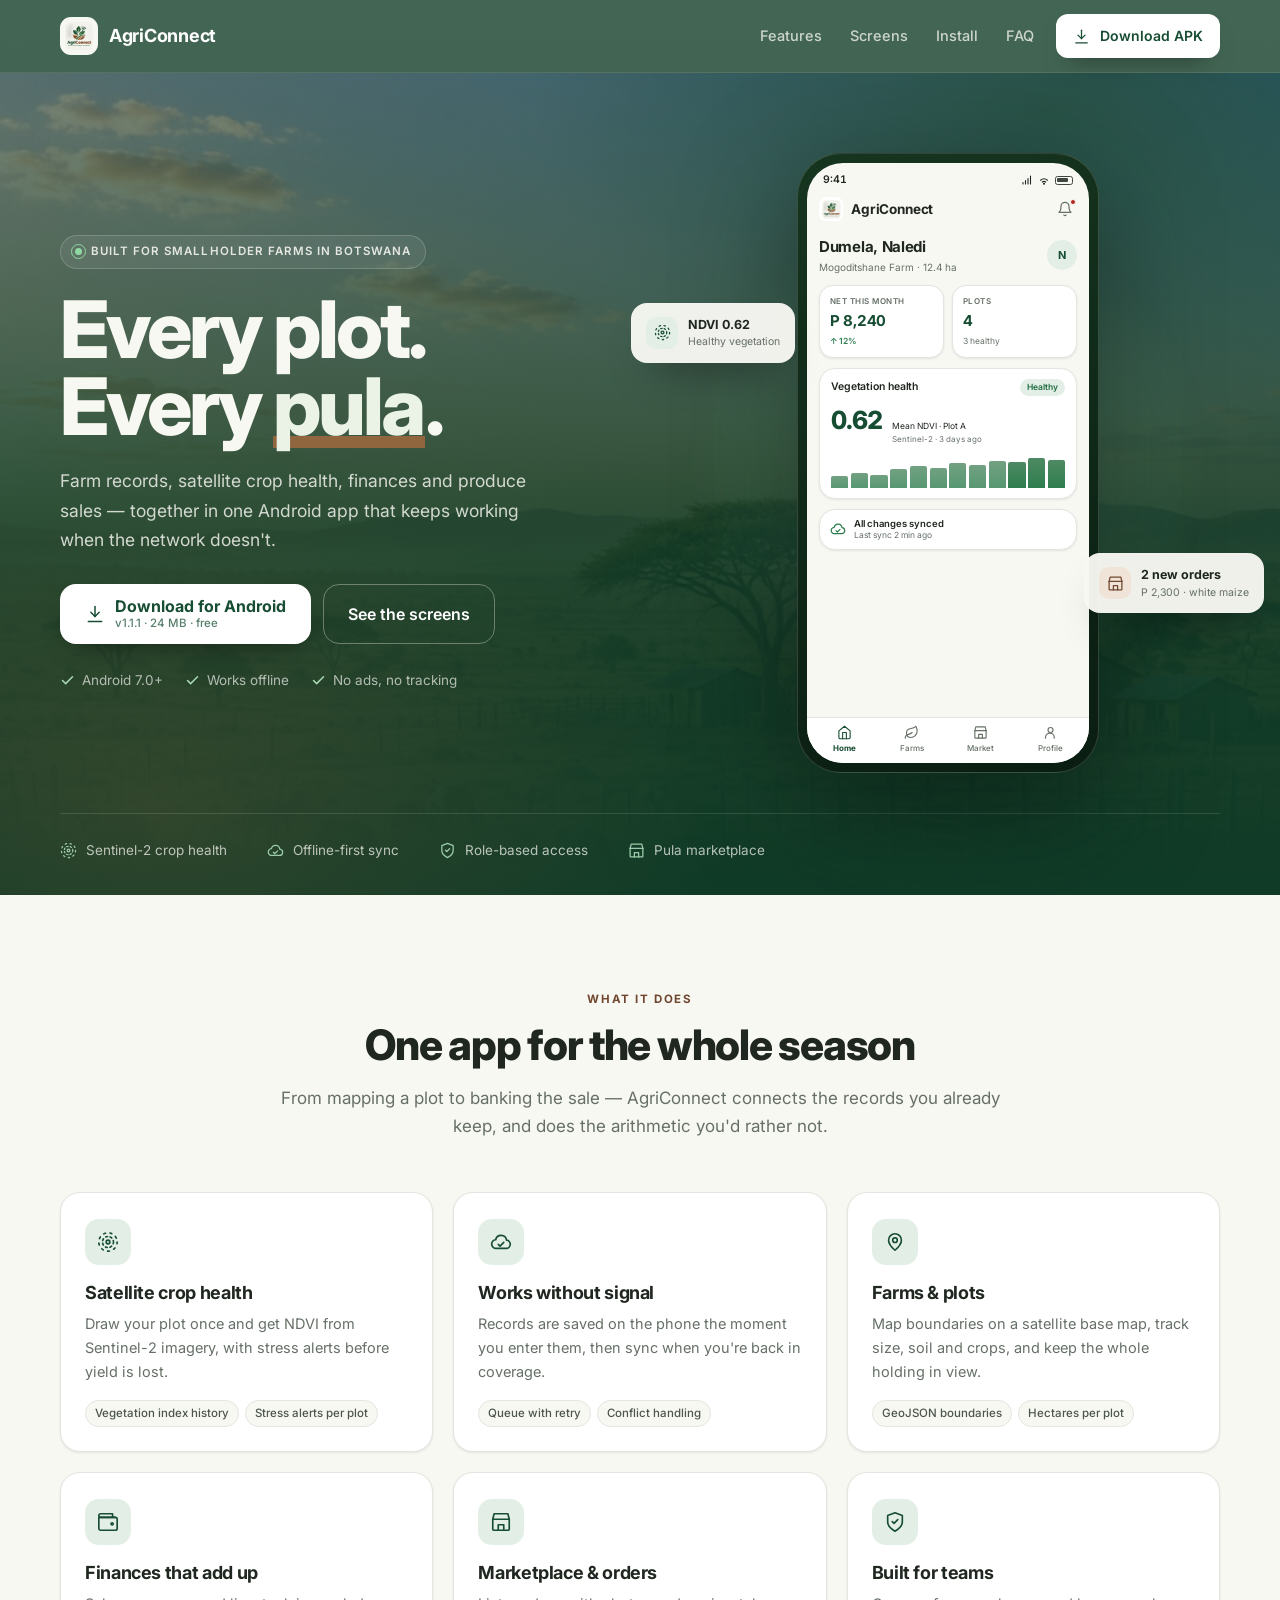
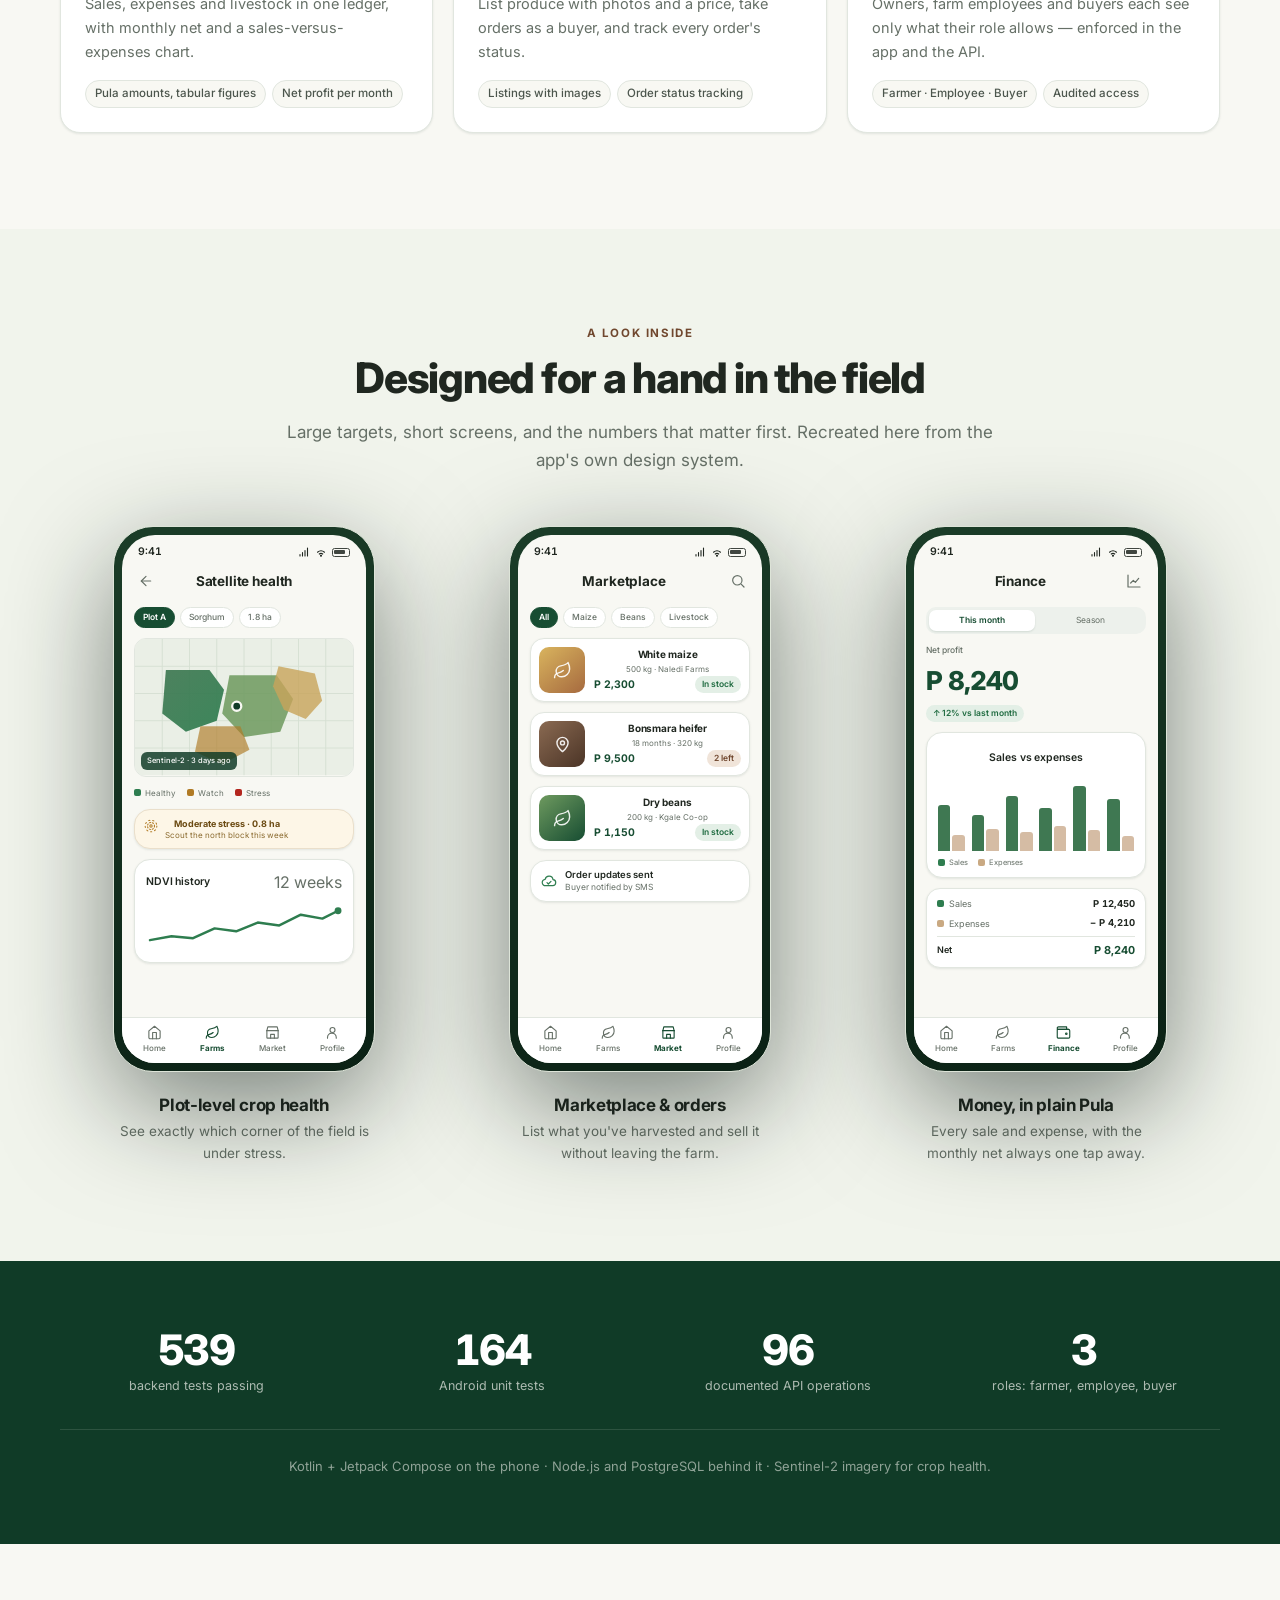
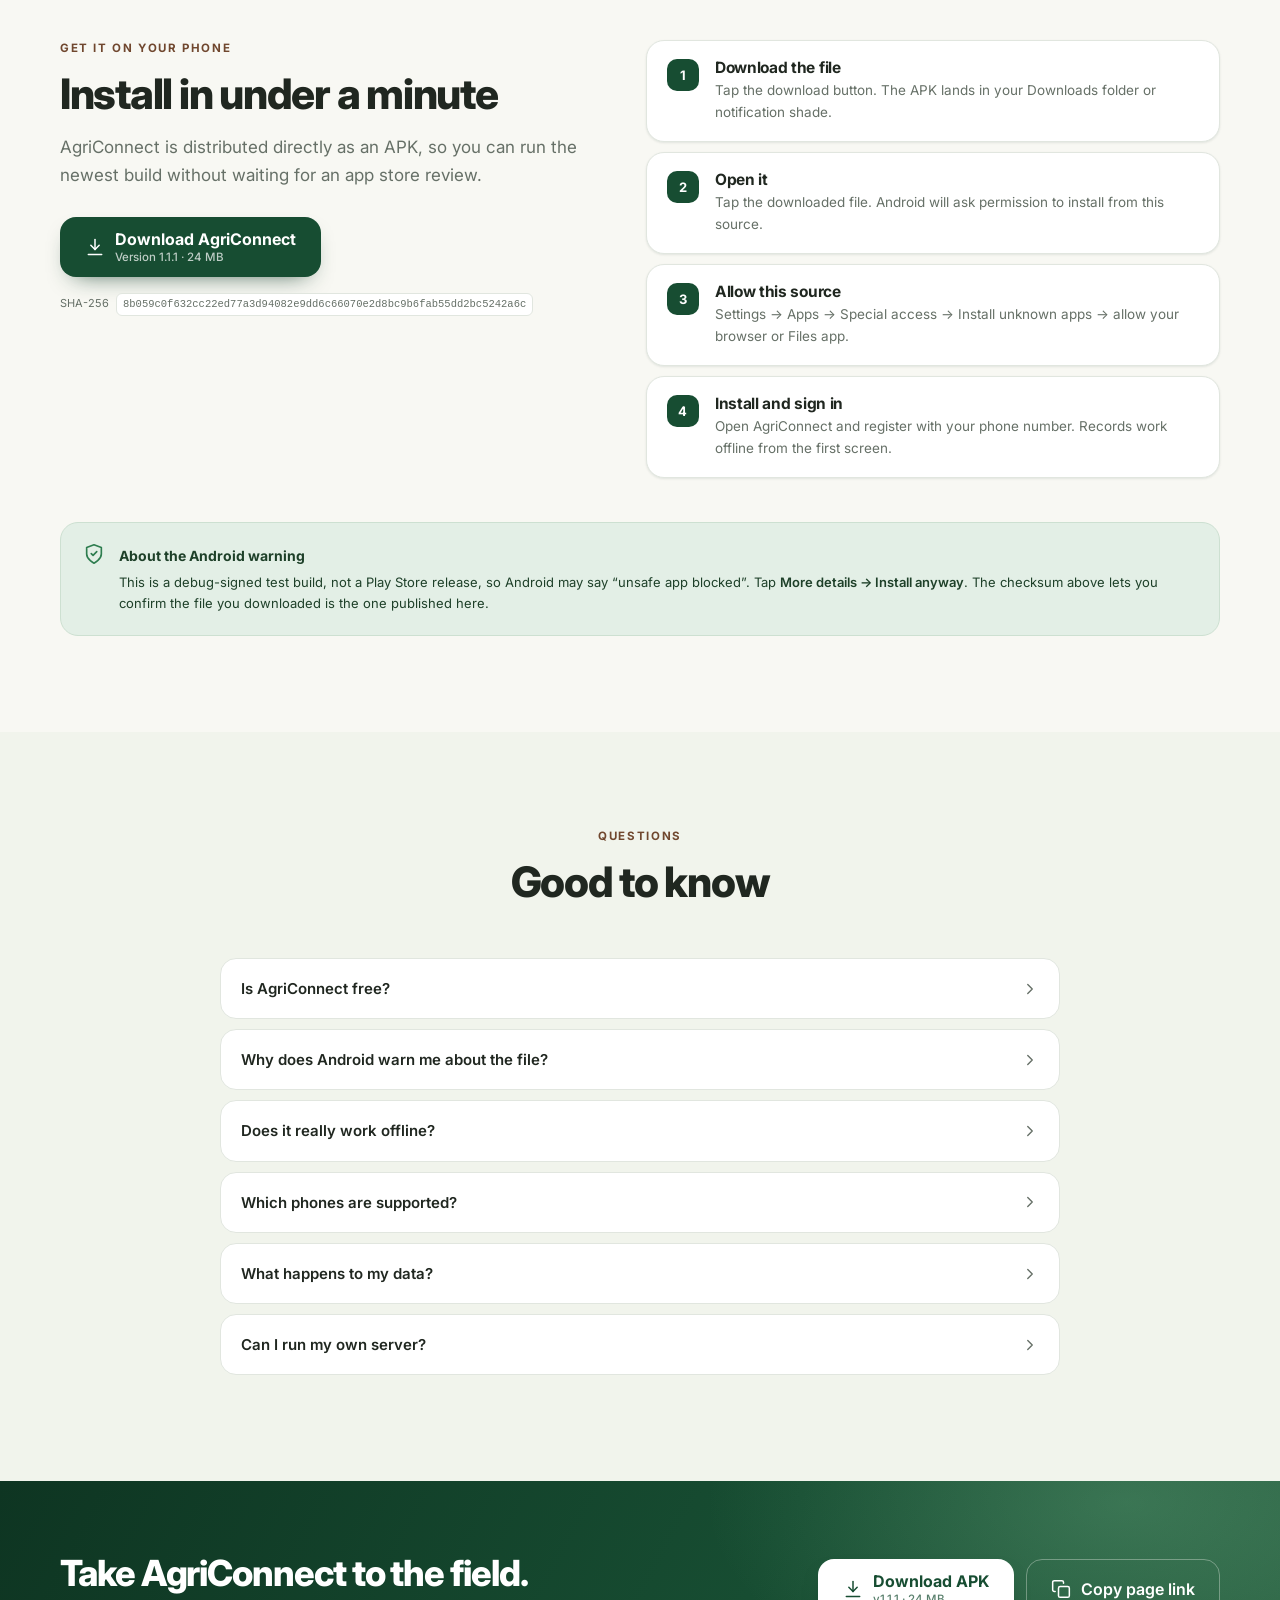
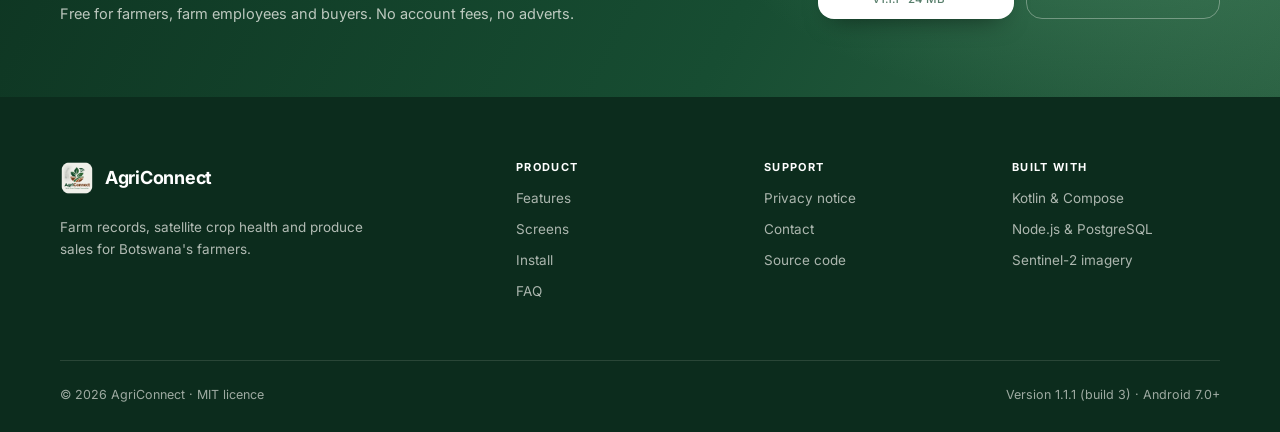
==== index.html @ bf00af55 "Tighten hero float cards, fix mockup contrast and update API operation count" ====
<!DOCTYPE html>
<html lang="en">
<head>
<meta charset="utf-8" />
<meta name="viewport" content="width=device-width, initial-scale=1" />
<title>AgriConnect — farm records, satellite crop health and markets in one app</title>
<meta name="description" content="AgriConnect is an offline-first farm management app for Botswana: plot mapping, satellite crop health, finances, livestock, produce listings and orders. Download the Android APK." />
<meta name="theme-color" content="#174D32" />
<meta name="color-scheme" content="light" />
<link rel="icon" href="assets/logo-mark.png" sizes="any" />
<link rel="apple-touch-icon" href="assets/logo-mark.png" />

<meta property="og:type" content="website" />
<meta property="og:title" content="AgriConnect — your whole farm, in one pocket" />
<meta property="og:description" content="Offline-first farm records, Sentinel-2 crop health, finances and a produce marketplace. Download the Android app." />
<meta property="og:image" content="assets/og-image.jpg" />
<meta name="twitter:card" content="summary_large_image" />

<link rel="preconnect" href="https://fonts.googleapis.com" />
<link rel="preconnect" href="https://fonts.gstatic.com" crossorigin />
<link href="https://fonts.googleapis.com/css2?family=Inter:wght@400;500;600;700;800&display=swap" rel="stylesheet" />
<link rel="stylesheet" href="styles.css" />
</head>
<body>

<!-- Icon sprite ------------------------------------------------------- -->
<svg class="sprite" aria-hidden="true" focusable="false" xmlns="http://www.w3.org/2000/svg">
  <symbol id="i-home" viewBox="0 0 24 24"><path d="M3 9.5 12 2l9 7.5V20a2 2 0 0 1-2 2H5a2 2 0 0 1-2-2z"/><path d="M9 22V12h6v10"/></symbol>
  <symbol id="i-leaf" viewBox="0 0 24 24"><path d="M11 20A7 7 0 0 1 9.8 6.1C15.5 5 17 4.5 19 2c1 2 2 4.2 2 8 0 5.5-4.8 10-10 10Z"/><path d="M2 21c0-3 1.9-5.4 5.1-6C9.5 14.5 12 13 13 12"/></symbol>
  <symbol id="i-store" viewBox="0 0 24 24"><path d="M3 9 4.5 3h15L21 9"/><path d="M3 9v11a1 1 0 0 0 1 1h16a1 1 0 0 0 1-1V9"/><path d="M3 9h18"/><path d="M9 21v-6h6v6"/></symbol>
  <symbol id="i-wallet" viewBox="0 0 24 24"><path d="M20 7H4a2 2 0 0 1 0-4h13v4"/><path d="M2 7h18a2 2 0 0 1 2 2v10a2 2 0 0 1-2 2H4a2 2 0 0 1-2-2z"/><circle cx="16.5" cy="14" r="1.2"/></symbol>
  <symbol id="i-user" viewBox="0 0 24 24"><circle cx="12" cy="8" r="4"/><path d="M4 21v-1a7 7 0 0 1 14 0v1"/></symbol>
  <symbol id="i-bell" viewBox="0 0 24 24"><path d="M18 8A6 6 0 0 0 6 8c0 7-3 9-3 9h18s-3-2-3-9"/><path d="M13.7 21a2 2 0 0 1-3.4 0"/></symbol>
  <symbol id="i-search" viewBox="0 0 24 24"><circle cx="11" cy="11" r="7"/><path d="m21 21-4.3-4.3"/></symbol>
  <symbol id="i-back" viewBox="0 0 24 24"><path d="M19 12H5"/><path d="m12 19-7-7 7-7"/></symbol>
  <symbol id="i-cloud-check" viewBox="0 0 24 24"><path d="M17.5 19a4.5 4.5 0 0 0 .5-8.98A6 6 0 0 0 6.2 9.5 4 4 0 0 0 7 19Z"/><path d="m9 14.5 2 2 4-4"/></symbol>
  <symbol id="i-satellite" viewBox="0 0 24 24"><circle cx="12" cy="12" r="2"/><circle cx="12" cy="12" r="6" stroke-dasharray="2 3"/><circle cx="12" cy="12" r="10" stroke-dasharray="2 5"/></symbol>
  <symbol id="i-download" viewBox="0 0 24 24"><path d="M12 3v12"/><path d="m7 10 5 5 5-5"/><path d="M4 21h16"/></symbol>
  <symbol id="i-shield" viewBox="0 0 24 24"><path d="M12 22s8-4 8-10V5l-8-3-8 3v7c0 6 8 10 8 10Z"/><path d="m9 11.5 2 2 4-4"/></symbol>
  <symbol id="i-pin" viewBox="0 0 24 24"><path d="M12 21s7-6.1 7-11a7 7 0 1 0-14 0c0 4.9 7 11 7 11Z"/><circle cx="12" cy="10" r="2.5"/></symbol>
  <symbol id="i-check" viewBox="0 0 24 24"><path d="M20 6 9 17l-5-5"/></symbol>
  <symbol id="i-copy" viewBox="0 0 24 24"><rect x="9" y="9" width="13" height="13" rx="2"/><path d="M5 15H4a2 2 0 0 1-2-2V4a2 2 0 0 1 2-2h9a2 2 0 0 1 2 2v1"/></symbol>
  <symbol id="i-chart" viewBox="0 0 24 24"><path d="M3 3v18h18"/><path d="m7 15 4-4 3 3 5-6"/></symbol>
  <symbol id="i-chevron" viewBox="0 0 24 24"><path d="m9 18 6-6-6-6"/></symbol>
  <symbol id="i-sun" viewBox="0 0 24 24"><circle cx="12" cy="12" r="4"/><path d="M12 2v2M12 20v2M4.9 4.9l1.4 1.4M17.7 17.7l1.4 1.4M2 12h2M20 12h2M4.9 19.1l1.4-1.4M17.7 6.3l1.4-1.4"/></symbol>
  <symbol id="i-signal" viewBox="0 0 24 24"><path d="M4 20v-3M9 20v-7M14 20v-11M19 20V4"/></symbol>
  <symbol id="i-wifi" viewBox="0 0 24 24"><path d="M5 12.5a11 11 0 0 1 14 0"/><path d="M8.5 16.1a6 6 0 0 1 7 0"/><circle cx="12" cy="19.5" r="1"/></symbol>
  <symbol id="i-github" viewBox="0 0 24 24"><path d="M12 2C6.5 2 2 6.6 2 12.2c0 4.5 2.9 8.3 6.8 9.7.5.1.7-.2.7-.5v-1.8c-2.8.6-3.4-1.4-3.4-1.4-.5-1.2-1.1-1.5-1.1-1.5-.9-.6.1-.6.1-.6 1 .1 1.5 1 1.5 1 .9 1.6 2.4 1.1 2.9.9.1-.7.4-1.1.6-1.4-2.2-.3-4.6-1.1-4.6-5 0-1.1.4-2 1-2.7-.1-.3-.4-1.3.1-2.7 0 0 .8-.3 2.7 1a9.3 9.3 0 0 1 5 0c1.9-1.3 2.7-1 2.7-1 .5 1.4.2 2.4.1 2.7.6.7 1 1.6 1 2.7 0 3.9-2.3 4.7-4.6 5 .4.3.7.9.7 1.9v2.8c0 .3.2.6.7.5A10.1 10.1 0 0 0 22 12.2C22 6.6 17.5 2 12 2Z"/></symbol>
</svg>

<!-- Header --------------------------------------------------------- -->
<header class="site-header" id="top">
  <div class="wrap nav-inner">
    <a class="brand" href="#top" aria-label="AgriConnect home">
      <img src="assets/logo-mark.png" alt="" width="38" height="38" />
      <span>AgriConnect</span>
    </a>
    <nav class="nav-links" aria-label="Primary">
      <a href="#features">Features</a>
      <a href="#screens">Screens</a>
      <a href="#install">Install</a>
      <a href="#faq">FAQ</a>
    </nav>
    <a class="btn btn-light btn-sm" href="assets/agriConnect-1.1.1.apk" download>
      <svg class="i" aria-hidden="true"><use href="#i-download" /></svg>
      Download APK
    </a>
  </div>
</header>

<main>
<!-- Hero ----------------------------------------------------------- -->
<section class="hero">
  <div class="hero-bg" aria-hidden="true"></div>
  <div class="wrap hero-grid">
    <div class="hero-copy">
      <p class="eyebrow"><span class="pulse-dot"></span> Built for smallholder farms in Botswana</p>
      <h1>Every plot.<br />Every <span class="accent">pula</span>.</h1>
      <p class="lead">
        Farm records, satellite crop health, finances and produce sales — together in one
        Android app that keeps working when the network doesn't.
      </p>
      <div class="hero-actions">
        <a class="btn btn-light btn-lg" href="assets/agriConnect-1.1.1.apk" download>
          <svg class="i" aria-hidden="true"><use href="#i-download" /></svg>
          <span class="btn-stack">
            <strong>Download for Android</strong>
            <small>v1.1.1 · <span data-apk-size>24 MB</span> · free</small>
          </span>
        </a>
        <a class="btn btn-ghost btn-lg" href="#screens">See the screens</a>
      </div>
      <ul class="hero-meta">
        <li><svg class="i" aria-hidden="true"><use href="#i-check" /></svg> Android 7.0+</li>
        <li><svg class="i" aria-hidden="true"><use href="#i-check" /></svg> Works offline</li>
        <li><svg class="i" aria-hidden="true"><use href="#i-check" /></svg> No ads, no tracking</li>
      </ul>
    </div>

    <div class="hero-visual" aria-hidden="true">
      <div class="halo"></div>
      <div class="phone phone-hero">
        <div class="phone-frame">
          <div class="phone-screen">
            <div class="sb"><span>9:41</span><span class="sb-icons">
              <svg class="i"><use href="#i-signal" /></svg>
              <svg class="i"><use href="#i-wifi" /></svg>
              <span class="battery"></span>
            </span></div>
            <div class="appbar">
              <img src="assets/logo-mark.png" alt="" class="appbar-logo" />
              <span class="appbar-title">AgriConnect</span>
              <span class="appbar-action"><svg class="i"><use href="#i-bell" /></svg><i class="dot"></i></span>
            </div>
            <div class="screen-body">
              <div class="hello">
                <div>
                  <p class="hello-hi">Dumela, Naledi</p>
                  <p class="hello-sub">Mogoditshane Farm · 12.4 ha</p>
                </div>
                <span class="avatar">N</span>
              </div>

              <div class="tiles">
                <div class="tile">
                  <span class="tile-label">Net this month</span>
                  <span class="tile-value">P 8,240</span>
                  <span class="tile-delta up">↑ 12%</span>
                </div>
                <div class="tile">
                  <span class="tile-label">Plots</span>
                  <span class="tile-value">4</span>
                  <span class="tile-delta">3 healthy</span>
                </div>
              </div>

              <div class="card ndvi">
                <div class="card-head">
                  <span class="card-title">Vegetation health</span>
                  <span class="pill pill-good">Healthy</span>
                </div>
                <div class="ndvi-row">
                  <span class="ndvi-value">0.62</span>
                  <div class="ndvi-meta">
                    <span>Mean NDVI · Plot A</span>
                    <span class="muted">Sentinel-2 · 3 days ago</span>
                  </div>
                </div>
                <div class="bars">
                  <i style="--h:34%"></i><i style="--h:42%"></i><i style="--h:38%"></i>
                  <i style="--h:55%"></i><i style="--h:63%"></i><i style="--h:58%"></i>
                  <i style="--h:71%"></i><i style="--h:66%"></i><i style="--h:78%"></i>
                  <i style="--h:74%"></i><i style="--h:88%"></i><i style="--h:82%"></i>
                </div>
              </div>

              <div class="card syncrow">
                <svg class="i good"><use href="#i-cloud-check" /></svg>
                <div><strong>All changes synced</strong><span>Last sync 2 min ago</span></div>
              </div>
            </div>
            <nav class="tabbar">
              <span class="tab active"><svg class="i"><use href="#i-home" /></svg>Home</span>
              <span class="tab"><svg class="i"><use href="#i-leaf" /></svg>Farms</span>
              <span class="tab"><svg class="i"><use href="#i-store" /></svg>Market</span>
              <span class="tab"><svg class="i"><use href="#i-user" /></svg>Profile</span>
            </nav>
          </div>
        </div>
      </div>

      <div class="float-card float-a">
        <span class="fc-icon"><svg class="i"><use href="#i-satellite" /></svg></span>
        <div><strong>NDVI 0.62</strong><span>Healthy vegetation</span></div>
      </div>
      <div class="float-card float-b">
        <span class="fc-icon brown"><svg class="i"><use href="#i-store" /></svg></span>
        <div><strong>2 new orders</strong><span>P 2,300 · white maize</span></div>
      </div>
    </div>
  </div>

  <div class="wrap">
    <ul class="trustbar">
      <li><svg class="i" aria-hidden="true"><use href="#i-satellite" /></svg><span>Sentinel-2 crop health</span></li>
      <li><svg class="i" aria-hidden="true"><use href="#i-cloud-check" /></svg><span>Offline-first sync</span></li>
      <li><svg class="i" aria-hidden="true"><use href="#i-shield" /></svg><span>Role-based access</span></li>
      <li><svg class="i" aria-hidden="true"><use href="#i-store" /></svg><span>Pula marketplace</span></li>
    </ul>
  </div>
</section>

<!-- Features ------------------------------------------------------- -->
<section class="section" id="features">
  <div class="wrap">
    <div class="section-head reveal">
      <p class="kicker">What it does</p>
      <h2>One app for the whole season</h2>
      <p class="section-lead">
        From mapping a plot to banking the sale — AgriConnect connects the records you already keep,
        and does the arithmetic you'd rather not.
      </p>
    </div>

    <div class="grid grid-3">
      <article class="feature reveal">
        <span class="f-icon"><svg class="i"><use href="#i-satellite" /></svg></span>
        <h3>Satellite crop health</h3>
        <p>Draw your plot once and get NDVI from Sentinel-2 imagery, with stress alerts before yield is lost.</p>
        <ul class="f-list"><li>Vegetation index history</li><li>Stress alerts per plot</li></ul>
      </article>

      <article class="feature reveal">
        <span class="f-icon"><svg class="i"><use href="#i-cloud-check" /></svg></span>
        <h3>Works without signal</h3>
        <p>Records are saved on the phone the moment you enter them, then sync when you're back in coverage.</p>
        <ul class="f-list"><li>Queue with retry</li><li>Conflict handling</li></ul>
      </article>

      <article class="feature reveal">
        <span class="f-icon"><svg class="i"><use href="#i-pin" /></svg></span>
        <h3>Farms &amp; plots</h3>
        <p>Map boundaries on a satellite base map, track size, soil and crops, and keep the whole holding in view.</p>
        <ul class="f-list"><li>GeoJSON boundaries</li><li>Hectares per plot</li></ul>
      </article>

      <article class="feature reveal">
        <span class="f-icon"><svg class="i"><use href="#i-wallet" /></svg></span>
        <h3>Finances that add up</h3>
        <p>Sales, expenses and livestock in one ledger, with monthly net and a sales-versus-expenses chart.</p>
        <ul class="f-list"><li>Pula amounts, tabular figures</li><li>Net profit per month</li></ul>
      </article>

      <article class="feature reveal">
        <span class="f-icon"><svg class="i"><use href="#i-store" /></svg></span>
        <h3>Marketplace &amp; orders</h3>
        <p>List produce with photos and a price, take orders as a buyer, and track every order's status.</p>
        <ul class="f-list"><li>Listings with images</li><li>Order status tracking</li></ul>
      </article>

      <article class="feature reveal">
        <span class="f-icon"><svg class="i"><use href="#i-shield" /></svg></span>
        <h3>Built for teams</h3>
        <p>Owners, farm employees and buyers each see only what their role allows — enforced in the app and the API.</p>
        <ul class="f-list"><li>Farmer · Employee · Buyer</li><li>Audited access</li></ul>
      </article>
    </div>
  </div>
</section>

<!-- Screens -------------------------------------------------------- -->
<section class="section section-tint" id="screens">
  <div class="wrap">
    <div class="section-head reveal">
      <p class="kicker">A look inside</p>
      <h2>Designed for a hand in the field</h2>
      <p class="section-lead">
        Large targets, short screens, and the numbers that matter first. Recreated here from the
        app's own design system.
      </p>
    </div>

    <div class="screens-row">
      <!-- Satellite -->
      <figure class="screen-item reveal">
        <div class="phone" aria-hidden="true">
          <div class="phone-frame">
            <div class="phone-screen">
              <div class="sb"><span>9:41</span><span class="sb-icons">
                <svg class="i"><use href="#i-signal" /></svg><svg class="i"><use href="#i-wifi" /></svg><span class="battery"></span>
              </span></div>
              <div class="appbar">
                <span class="appbar-action"><svg class="i"><use href="#i-back" /></svg></span>
                <span class="appbar-title">Satellite health</span>
                <span class="appbar-action"></span>
              </div>
              <div class="screen-body">
                <div class="chips">
                  <span class="chip active">Plot A</span><span class="chip">Sorghum</span><span class="chip">1.8 ha</span>
                </div>
                <div class="map">
                  <svg viewBox="0 0 240 150" role="presentation">
                    <defs>
                      <linearGradient id="fieldG" x1="0" y1="0" x2="1" y2="1">
                        <stop offset="0" stop-color="#3F7852" /><stop offset="1" stop-color="#2E7D4F" />
                      </linearGradient>
                    </defs>
                    <rect width="240" height="150" fill="#EAEFE6" />
                    <g stroke="#D6DFD2" stroke-width="1">
                      <path d="M0 30h240M0 60h240M0 90h240M0 120h240M30 0v150M60 0v150M90 0v150M120 0v150M150 0v150M180 0v150M210 0v150" />
                    </g>
                    <path d="M34 34h48l16 22-8 34-34 12-26-20z" fill="url(#fieldG)" opacity=".92" />
                    <path d="M104 40h52l18 26-14 36-40 6-24-26z" fill="#6E9A5F" opacity=".85" />
                    <path d="M158 30l40 8 8 30-18 20-24-10-12-26z" fill="#C9A45A" opacity=".8" />
                    <path d="M72 96h44l10 26-30 16-30-14z" fill="#B07A24" opacity=".65" />
                    <circle cx="112" cy="74" r="5" fill="#103B27" stroke="#F8F8F3" stroke-width="2.5" />
                  </svg>
                  <span class="map-tag">Sentinel-2 · 3 days ago</span>
                </div>
                <div class="legend">
                  <span><i class="lg good"></i>Healthy</span>
                  <span><i class="lg warn"></i>Watch</span>
                  <span><i class="lg bad"></i>Stress</span>
                </div>
                <div class="card alert">
                  <svg class="i"><use href="#i-satellite" /></svg>
                  <div><strong>Moderate stress · 0.8 ha</strong><span>Scout the north block this week</span></div>
                </div>
                <div class="card spark">
                  <div class="card-head"><span class="card-title">NDVI history</span><span class="muted">12 weeks</span></div>
                  <svg viewBox="0 0 200 54" class="sparkline" role="presentation">
                    <polyline points="4,42 26,38 48,40 70,30 92,33 114,24 136,27 158,16 180,20 196,12"
                      fill="none" stroke="#2E7D4F" stroke-width="2.5" stroke-linecap="round" stroke-linejoin="round" />
                    <circle cx="196" cy="12" r="3.5" fill="#2E7D4F" />
                  </svg>
                </div>
              </div>
              <nav class="tabbar">
                <span class="tab"><svg class="i"><use href="#i-home" /></svg>Home</span>
                <span class="tab active"><svg class="i"><use href="#i-leaf" /></svg>Farms</span>
                <span class="tab"><svg class="i"><use href="#i-store" /></svg>Market</span>
                <span class="tab"><svg class="i"><use href="#i-user" /></svg>Profile</span>
              </nav>
            </div>
          </div>
        </div>
        <figcaption><h3>Plot-level crop health</h3><p>See exactly which corner of the field is under stress.</p></figcaption>
      </figure>

      <!-- Marketplace -->
      <figure class="screen-item reveal">
        <div class="phone" aria-hidden="true">
          <div class="phone-frame">
            <div class="phone-screen">
              <div class="sb"><span>9:41</span><span class="sb-icons">
                <svg class="i"><use href="#i-signal" /></svg><svg class="i"><use href="#i-wifi" /></svg><span class="battery"></span>
              </span></div>
              <div class="appbar">
                <span class="appbar-title">Marketplace</span>
                <span class="appbar-action"><svg class="i"><use href="#i-search" /></svg></span>
              </div>
              <div class="screen-body">
                <div class="chips">
                  <span class="chip active">All</span><span class="chip">Maize</span><span class="chip">Beans</span><span class="chip">Livestock</span>
                </div>

                <div class="listing">
                  <div class="thumb thumb-maize"><svg class="i"><use href="#i-leaf" /></svg></div>
                  <div class="listing-body">
                    <strong>White maize</strong>
                    <span class="muted">500 kg · Naledi Farms</span>
                    <div class="listing-foot"><span class="price">P 2,300</span><span class="pill pill-good">In stock</span></div>
                  </div>
                </div>

                <div class="listing">
                  <div class="thumb thumb-cattle"><svg class="i"><use href="#i-pin" /></svg></div>
                  <div class="listing-body">
                    <strong>Bonsmara heifer</strong>
                    <span class="muted">18 months · 320 kg</span>
                    <div class="listing-foot"><span class="price">P 9,500</span><span class="pill pill-soft">2 left</span></div>
                  </div>
                </div>

                <div class="listing">
                  <div class="thumb thumb-beans"><svg class="i"><use href="#i-leaf" /></svg></div>
                  <div class="listing-body">
                    <strong>Dry beans</strong>
                    <span class="muted">200 kg · Kgale Co-op</span>
                    <div class="listing-foot"><span class="price">P 1,150</span><span class="pill pill-good">In stock</span></div>
                  </div>
                </div>

                <div class="card syncrow tight">
                  <svg class="i good"><use href="#i-cloud-check" /></svg>
                  <div><strong>Order updates sent</strong><span>Buyer notified by SMS</span></div>
                </div>
              </div>
              <nav class="tabbar">
                <span class="tab"><svg class="i"><use href="#i-home" /></svg>Home</span>
                <span class="tab"><svg class="i"><use href="#i-leaf" /></svg>Farms</span>
                <span class="tab active"><svg class="i"><use href="#i-store" /></svg>Market</span>
                <span class="tab"><svg class="i"><use href="#i-user" /></svg>Profile</span>
              </nav>
            </div>
          </div>
        </div>
        <figcaption><h3>Marketplace &amp; orders</h3><p>List what you've harvested and sell it without leaving the farm.</p></figcaption>
      </figure>

      <!-- Finance -->
      <figure class="screen-item reveal">
        <div class="phone" aria-hidden="true">
          <div class="phone-frame">
            <div class="phone-screen">
              <div class="sb"><span>9:41</span><span class="sb-icons">
                <svg class="i"><use href="#i-signal" /></svg><svg class="i"><use href="#i-wifi" /></svg><span class="battery"></span>
              </span></div>
              <div class="appbar">
                <span class="appbar-title">Finance</span>
                <span class="appbar-action"><svg class="i"><use href="#i-chart" /></svg></span>
              </div>
              <div class="screen-body">
                <div class="segmented"><span class="seg active">This month</span><span class="seg">Season</span></div>
                <div class="big-stat">
                  <span class="muted">Net profit</span>
                  <span class="big-value">P 8,240</span>
                  <span class="pill pill-good">↑ 12% vs last month</span>
                </div>
                <div class="card chartcard">
                  <div class="chart-head"><span class="card-title">Sales vs expenses</span></div>
                  <div class="chart">
                    <div class="col"><i class="in" style="--h:62%"></i><i class="out" style="--h:22%"></i></div>
                    <div class="col"><i class="in" style="--h:48%"></i><i class="out" style="--h:30%"></i></div>
                    <div class="col"><i class="in" style="--h:74%"></i><i class="out" style="--h:26%"></i></div>
                    <div class="col"><i class="in" style="--h:58%"></i><i class="out" style="--h:34%"></i></div>
                    <div class="col"><i class="in" style="--h:88%"></i><i class="out" style="--h:28%"></i></div>
                    <div class="col"><i class="in" style="--h:70%"></i><i class="out" style="--h:20%"></i></div>
                  </div>
                  <div class="chart-legend"><span><i class="lg good"></i>Sales</span><span><i class="lg brown"></i>Expenses</span></div>
                </div>
                <div class="ledger">
                  <div class="ledger-row"><span><i class="lg good"></i>Sales</span><strong>P 12,450</strong></div>
                  <div class="ledger-row"><span><i class="lg brown"></i>Expenses</span><strong>− P 4,210</strong></div>
                  <div class="ledger-row total"><span>Net</span><strong>P 8,240</strong></div>
                </div>
              </div>
              <nav class="tabbar">
                <span class="tab"><svg class="i"><use href="#i-home" /></svg>Home</span>
                <span class="tab"><svg class="i"><use href="#i-leaf" /></svg>Farms</span>
                <span class="tab active"><svg class="i"><use href="#i-wallet" /></svg>Finance</span>
                <span class="tab"><svg class="i"><use href="#i-user" /></svg>Profile</span>
              </nav>
            </div>
          </div>
        </div>
        <figcaption><h3>Money, in plain Pula</h3><p>Every sale and expense, with the monthly net always one tap away.</p></figcaption>
      </figure>
    </div>
  </div>
</section>

<!-- Under the hood ------------------------------------------------ -->
<section class="section stats-section">
  <div class="wrap">
    <div class="stats-grid reveal">
      <div class="stat"><span class="stat-value">539</span><span class="stat-label">backend tests passing</span></div>
      <div class="stat"><span class="stat-value">164</span><span class="stat-label">Android unit tests</span></div>
      <div class="stat"><span class="stat-value">96</span><span class="stat-label">documented API operations</span></div>
      <div class="stat"><span class="stat-value">3</span><span class="stat-label">roles: farmer, employee, buyer</span></div>
    </div>
    <p class="stats-note reveal">Kotlin + Jetpack Compose on the phone · Node.js and PostgreSQL behind it · Sentinel-2 imagery for crop health.</p>
  </div>
</section>

<!-- Install ------------------------------------------------------- -->
<section class="section" id="install">
  <div class="wrap install-grid">
    <div class="install-copy reveal">
      <p class="kicker">Get it on your phone</p>
      <h2>Install in under a minute</h2>
      <p class="section-lead">
        AgriConnect is distributed directly as an APK, so you can run the newest build without
        waiting for an app store review.
      </p>
      <a class="btn btn-primary btn-lg" href="assets/agriConnect-1.1.1.apk" download>
        <svg class="i" aria-hidden="true"><use href="#i-download" /></svg>
        <span class="btn-stack">
          <strong>Download AgriConnect</strong>
          <small>Version 1.1.1 · <span data-apk-size>24 MB</span></small>
        </span>
      </a>
      <p class="hash">
        SHA-256 <code data-apk-hash>8b059c0f632cc22ed77a3d94082e9dd6c66070e2d8bc9b6fab55dd2bc5242a6c</code>
      </p>
    </div>

    <ol class="steps reveal">
      <li>
        <span class="step-num">1</span>
        <div>
          <h3>Download the file</h3>
          <p>Tap the download button. The APK lands in your Downloads folder or notification shade.</p>
        </div>
      </li>
      <li>
        <span class="step-num">2</span>
        <div>
          <h3>Open it</h3>
          <p>Tap the downloaded file. Android will ask permission to install from this source.</p>
        </div>
      </li>
      <li>
        <span class="step-num">3</span>
        <div>
          <h3>Allow this source</h3>
          <p>Settings → Apps → Special access → Install unknown apps → allow your browser or Files app.</p>
        </div>
      </li>
      <li>
        <span class="step-num">4</span>
        <div>
          <h3>Install and sign in</h3>
          <p>Open AgriConnect and register with your phone number. Records work offline from the first screen.</p>
        </div>
      </li>
    </ol>
  </div>

  <div class="wrap">
    <div class="notice reveal">
      <svg class="i" aria-hidden="true"><use href="#i-shield" /></svg>
      <div>
        <strong>About the Android warning</strong>
        <p>
          This is a debug-signed test build, not a Play Store release, so Android may say
          “unsafe app blocked”. Tap <em>More details → Install anyway</em>. The checksum above lets you
          confirm the file you downloaded is the one published here.
        </p>
      </div>
    </div>
  </div>
</section>

<!-- FAQ ------------------------------------------------------------ -->
<section class="section section-tint" id="faq">
  <div class="wrap faq-wrap">
    <div class="section-head reveal">
      <p class="kicker">Questions</p>
      <h2>Good to know</h2>
    </div>

    <div class="faq reveal">
      <details>
        <summary>Is AgriConnect free? <svg class="i" aria-hidden="true"><use href="#i-chevron" /></svg></summary>
        <p>Yes. There are no ads, no subscriptions and no in-app purchases in this build. It is a pilot release.</p>
      </details>
      <details>
        <summary>Why does Android warn me about the file? <svg class="i" aria-hidden="true"><use href="#i-chevron" /></svg></summary>
        <p>
          Because the APK is installed directly rather than through the Play Store, and this build is
          debug-signed for testing. Android flags every sideloaded app once. The install steps above
          walk you through it.
        </p>
      </details>
      <details>
        <summary>Does it really work offline? <svg class="i" aria-hidden="true"><use href="#i-chevron" /></svg></summary>
        <p>
          Yes. Harvests, expenses, livestock counts, listings and orders are saved on the phone first
          and queued for sync. They upload automatically when you have a connection. Satellite
          imagery and the marketplace do need a network.
        </p>
      </details>
      <details>
        <summary>Which phones are supported? <svg class="i" aria-hidden="true"><use href="#i-chevron" /></svg></summary>
        <p>Android 7.0 (API 24) and newer. The app is built for phones, not tablets, and there is no iPhone version yet.</p>
      </details>
      <details>
        <summary>What happens to my data? <svg class="i" aria-hidden="true"><use href="#i-chevron" /></svg></summary>
        <p>
          Your records belong to you. Read the plain-language summary in our
          <a href="privacy.html">privacy notice</a> — or the full policy under
          <em>Profile → Privacy &amp; data</em> in the app.
        </p>
      </details>
      <details>
        <summary>Can I run my own server? <svg class="i" aria-hidden="true"><use href="#i-chevron" /></svg></summary>
        <p>
          The project is MIT-licensed. The API, database migrations and Android source are all in the
          repository, and a debug build can point at any server from <em>Settings → Server</em>.
        </p>
      </details>
    </div>
  </div>
</section>

<!-- Closing CTA --------------------------------------------------- -->
<section class="cta-band">
  <div class="wrap cta-inner">
    <div>
      <h2>Take AgriConnect to the field.</h2>
      <p>Free for farmers, farm employees and buyers. No account fees, no adverts.</p>
    </div>
    <div class="cta-actions">
      <a class="btn btn-light btn-lg" href="assets/agriConnect-1.1.1.apk" download>
        <svg class="i" aria-hidden="true"><use href="#i-download" /></svg>
        <span class="btn-stack">
          <strong>Download APK</strong>
          <small>v1.1.1 · <span data-apk-size>24 MB</span></small>
        </span>
      </a>
      <button class="btn btn-ghost btn-lg" type="button" data-copy-link>
        <svg class="i" aria-hidden="true"><use href="#i-copy" /></svg>
        Copy page link
      </button>
    </div>
  </div>
</section>

</main>

<!-- Footer --------------------------------------------------------- -->
<footer class="site-footer">
  <div class="wrap footer-grid">
    <div class="footer-brand">
      <a class="brand" href="#top">
        <img src="assets/logo-mark.png" alt="" width="40" height="40" />
        <span>AgriConnect</span>
      </a>
      <p>Farm records, satellite crop health and produce sales for Botswana's farmers.</p>
    </div>

    <div class="footer-col">
      <h3>Product</h3>
      <a href="#features">Features</a>
      <a href="#screens">Screens</a>
      <a href="#install">Install</a>
      <a href="#faq">FAQ</a>
    </div>

    <div class="footer-col">
      <h3>Support</h3>
      <a href="privacy.html">Privacy notice</a>
      <a href="mailto:privacy@agriconnect.bw">Contact</a>
      <a href="https://github.com/" rel="noopener">Source code</a>
    </div>

    <div class="footer-col">
      <h3>Built with</h3>
      <span>Kotlin &amp; Compose</span>
      <span>Node.js &amp; PostgreSQL</span>
      <span>Sentinel-2 imagery</span>
    </div>
  </div>

  <div class="wrap footer-base">
    <p>© <span data-year>2026</span> AgriConnect · MIT licence</p>
    <p>Version 1.1.1 (build 3) · Android 7.0+</p>
  </div>
</footer>

<div class="toast" role="status" aria-live="polite" data-toast></div>

<script src="script.js" defer></script>
</body>
</html>
---- styles.css ----
/* ==========================================================================
   AgriConnect — download site
   Design tokens are taken verbatim from the app's design system:
   docs/01-DESIGN-SYSTEM.md + android/app/src/main/java/bw/agriconnect/ui/theme
   ========================================================================== */

:root {
  /* Core palette */
  --forest: #174D32;
  --deep: #103B27;
  --agri: #3F7852;
  --soil: #A66A3F;
  --dark-brown: #70472E;
  --warm: #F8F8F3;
  --white: #FFFFFF;
  --text: #202720;
  --muted: #667067;
  --border: #E1E6DF;

  /* Extended semantic tokens */
  --green-container: #E3EFE6;
  --brown-container: #F0E4D9;
  --success: #2E7D4F;
  --warning: #B07A24;
  --error: #B3261E;
  --info: #2A5C8A;
  --disabled-bg: #EDF1EC;
  --disabled-text: #A3ACA4;

  /* Shape */
  --r-xs: 6px;
  --r-sm: 10px;
  --r-md: 14px;
  --r-lg: 20px;
  --r-xl: 28px;
  --pill: 999px;

  /* Elevation */
  --shadow-card: 0 1px 3px rgba(16, 59, 39, .06), 0 1px 2px rgba(16, 59, 39, .04);
  --shadow-lift: 0 18px 34px -22px rgba(16, 59, 39, .38);

  --font: 'Inter', -apple-system, BlinkMacSystemFont, 'Segoe UI', Roboto, Helvetica, Arial, sans-serif;
  --wrap: 1160px;
}

* { box-sizing: border-box; }

html {
  scroll-behavior: smooth;
  -webkit-text-size-adjust: 100%;
}

body {
  margin: 0;
  background: var(--warm);
  color: var(--text);
  font-family: var(--font);
  font-size: 16px;
  line-height: 1.55;
  font-feature-settings: "kern" 1;
  -webkit-font-smoothing: antialiased;
  overflow-x: hidden;
}

h1, h2, h3 { margin: 0; line-height: 1.15; letter-spacing: -.02em; }
p { margin: 0; }
img { display: block; max-width: 100%; }
a { color: var(--forest); }

[id] { scroll-margin-top: 92px; }

.wrap {
  width: min(100% - 40px, var(--wrap));
  margin-inline: auto;
}

.sprite { position: absolute; width: 0; height: 0; overflow: hidden; }

.i {
  width: 20px;
  height: 20px;
  flex: none;
  fill: none;
  stroke: currentColor;
  stroke-width: 1.8;
  stroke-linecap: round;
  stroke-linejoin: round;
}

.muted { color: var(--muted); }

/* --------------------------------------------------------------------------
   Buttons
   -------------------------------------------------------------------------- */
.btn {
  display: inline-flex;
  align-items: center;
  justify-content: center;
  gap: 10px;
  border: 1px solid transparent;
  border-radius: var(--r-md);
  font-family: inherit;
  font-weight: 600;
  font-size: 15px;
  line-height: 1.2;
  text-decoration: none;
  cursor: pointer;
  white-space: nowrap;
  transition: background .16s ease, border-color .16s ease, box-shadow .16s ease, transform .12s ease;
}
.btn:active { transform: translateY(1px); }
.btn:focus-visible { outline: 3px solid rgba(63, 120, 82, .45); outline-offset: 2px; }

.btn-sm { height: 44px; padding: 0 16px; font-size: 14px; border-radius: 12px; }
.btn-sm .i { width: 17px; height: 17px; }

.btn-lg { min-height: 60px; padding: 0 24px; border-radius: 16px; font-size: 16px; }

.btn-primary { background: var(--forest); color: #fff; box-shadow: 0 10px 24px -14px rgba(16, 59, 39, .9); }
.btn-primary:hover { background: var(--deep); }

.btn-light { background: #fff; color: var(--forest); box-shadow: 0 12px 26px -14px rgba(0, 0, 0, .55); }
.btn-light:hover { background: var(--green-container); }

.btn-ghost { background: transparent; color: #fff; border-color: rgba(248, 248, 243, .34); }
.btn-ghost:hover { background: rgba(248, 248, 243, .1); border-color: rgba(248, 248, 243, .6); }

.btn-stack { display: flex; flex-direction: column; align-items: flex-start; gap: 1px; line-height: 1.2; text-align: left; }
.btn-stack small { font-size: 11.5px; font-weight: 500; opacity: .72; }

/* --------------------------------------------------------------------------
   Header
   -------------------------------------------------------------------------- */
.site-header {
  position: sticky;
  top: 0;
  z-index: 60;
  background: rgba(16, 59, 39, .78);
  border-bottom: 1px solid rgba(248, 248, 243, .1);
  backdrop-filter: blur(16px) saturate(150%);
  -webkit-backdrop-filter: blur(16px) saturate(150%);
  transition: background .2s ease, box-shadow .2s ease;
}
.site-header.scrolled {
  background: rgba(12, 44, 29, .97);
  box-shadow: 0 10px 30px -18px rgba(0, 0, 0, .7);
}

.nav-inner { display: flex; align-items: center; gap: 22px; height: 72px; }

.brand {
  display: inline-flex;
  align-items: center;
  gap: 11px;
  color: #fff;
  font-size: 18px;
  font-weight: 700;
  letter-spacing: -.015em;
  text-decoration: none;
}
.brand img {
  width: 38px;
  height: 38px;
  padding: 3px;
  border-radius: 11px;
  background: var(--warm);
  object-fit: contain;
}

.nav-links { display: flex; gap: 28px; margin-left: auto; }
.nav-links a {
  position: relative;
  color: rgba(248, 248, 243, .76);
  font-size: 14.5px;
  font-weight: 500;
  text-decoration: none;
  transition: color .15s ease;
}
.nav-links a:hover { color: #fff; }
.nav-links a::after {
  content: "";
  position: absolute;
  left: 0;
  right: 0;
  bottom: -7px;
  height: 2px;
  border-radius: 2px;
  background: #A7D8B4;
  transform: scaleX(0);
  transform-origin: left;
  transition: transform .22s ease;
}
.nav-links a:hover::after { transform: scaleX(1); }

/* --------------------------------------------------------------------------
   Hero
   -------------------------------------------------------------------------- */
.hero {
  position: relative;
  isolation: isolate;
  overflow: hidden;
  padding: 56px 0 0;
  background: var(--deep);
  color: var(--warm);
}
.hero-bg {
  position: absolute;
  inset: 0;
  z-index: -1;
  background:
    linear-gradient(180deg, rgba(11, 38, 25, .55) 0%, rgba(16, 59, 39, .9) 58%, #103B27 100%),
    radial-gradient(760px 460px at 82% 4%, rgba(63, 120, 82, .62), transparent 68%),
    url("assets/auth-background.jpg") center 30% / cover no-repeat;
}
.hero-bg::after {
  content: "";
  position: absolute;
  inset: 0;
  background: radial-gradient(900px 500px at 12% 90%, rgba(166, 106, 63, .2), transparent 62%);
}

.hero-grid {
  display: grid;
  grid-template-columns: 1.02fr .98fr;
  gap: 48px;
  align-items: center;
  padding: 24px 0 40px;
}

.eyebrow {
  display: inline-flex;
  align-items: center;
  gap: 9px;
  padding: 7px 14px;
  border: 1px solid rgba(248, 248, 243, .18);
  border-radius: var(--pill);
  background: rgba(248, 248, 243, .07);
  color: rgba(248, 248, 243, .88);
  font-size: 11.5px;
  font-weight: 600;
  letter-spacing: .09em;
  text-transform: uppercase;
}
.pulse-dot {
  position: relative;
  width: 7px;
  height: 7px;
  border-radius: 50%;
  background: #8FD8A3;
}
.pulse-dot::after {
  content: "";
  position: absolute;
  inset: -4px;
  border-radius: 50%;
  border: 1px solid #8FD8A3;
  animation: pulse 2.4s ease-out infinite;
}
@keyframes pulse {
  0% { transform: scale(.6); opacity: .9; }
  70% { transform: scale(1.5); opacity: 0; }
  100% { opacity: 0; }
}

.hero h1 {
  margin: 22px 0 20px;
  font-size: clamp(46px, 6.2vw, 82px);
  font-weight: 800;
  line-height: .98;
  letter-spacing: -.038em;
}
.hero h1 .accent {
  color: #EAF3E6;
  background-image: linear-gradient(transparent 70%, rgba(166, 106, 63, .8) 70%);
  background-repeat: no-repeat;
  background-size: 100% .52em;
  background-position: 0 88%;
  padding-right: 2px;
}

.lead {
  max-width: 46ch;
  color: rgba(248, 248, 243, .82);
  font-size: 17.5px;
  line-height: 1.68;
}

.hero-actions { display: flex; flex-wrap: wrap; gap: 12px; margin-top: 30px; }

.hero-meta {
  display: flex;
  flex-wrap: wrap;
  gap: 8px 22px;
  margin: 26px 0 0;
  padding: 0;
  list-style: none;
  font-size: 13.5px;
  color: rgba(248, 248, 243, .68);
}
.hero-meta li { display: inline-flex; align-items: center; gap: 7px; }
.hero-meta .i { width: 15px; height: 15px; color: #A7D8B4; stroke-width: 2.4; }

/* Hero phone + floating cards */
.hero-visual {
  position: relative;
  display: grid;
  place-items: center;
  min-height: 620px;
}
.halo {
  position: absolute;
  width: 540px;
  height: 540px;
  border-radius: 50%;
  background: radial-gradient(circle, rgba(120, 190, 145, .32), rgba(23, 77, 50, 0) 68%);
  filter: blur(4px);
}

.float-card {
  position: absolute;
  display: flex;
  align-items: center;
  gap: 10px;
  padding: 11px 14px;
  border: 1px solid rgba(248, 248, 243, .16);
  border-radius: 16px;
  background: rgba(248, 248, 243, .96);
  color: var(--text);
  box-shadow: 0 22px 40px -22px rgba(0, 0, 0, .7);
  animation: floatIn .9s .35s cubic-bezier(.2, .7, .3, 1) both;
}
.float-card strong { display: block; font-size: 12.5px; font-weight: 700; }
.float-card span:not(.fc-icon) { display: block; font-size: 10.5px; color: var(--muted); }
.fc-icon {
  display: grid;
  place-items: center;
  width: 32px;
  height: 32px;
  border-radius: 10px;
  background: var(--green-container);
  color: var(--forest);
}
.fc-icon.brown { background: var(--brown-container); color: var(--dark-brown); }
.fc-icon .i { width: 17px; height: 17px; }

.float-a { left: -44px; top: 150px; }
.float-b { right: -44px; bottom: 160px; }

@keyframes floatIn {
  from { opacity: 0; transform: translateY(14px) scale(.97); }
  to { opacity: 1; transform: none; }
}

/* Trust bar */
.trustbar {
  display: flex;
  flex-wrap: wrap;
  gap: 14px 40px;
  margin: 0;
  padding: 26px 0 34px;
  border-top: 1px solid rgba(248, 248, 243, .12);
  list-style: none;
  color: rgba(248, 248, 243, .72);
  font-size: 13.5px;
}
.trustbar li { display: inline-flex; align-items: center; gap: 9px; }
.trustbar .i { width: 17px; height: 17px; color: #9BCBAA; }

/* --------------------------------------------------------------------------
   Phone mockups
   -------------------------------------------------------------------------- */
.phone {
  position: relative;
  width: 302px;
  filter: drop-shadow(0 34px 54px rgba(3, 18, 11, .5));
  animation: floatIn 1s cubic-bezier(.2, .7, .3, 1) both;
}
.phone-hero { transform: rotate(-3deg); }

.phone-frame {
  padding: 9px;
  border: 1px solid rgba(248, 248, 243, .16);
  border-radius: 44px;
  background: linear-gradient(160deg, #16351F, #0A1D12);
}

.phone-screen {
  display: flex;
  flex-direction: column;
  height: 600px;
  overflow: hidden;
  border-radius: 36px;
  background: var(--warm);
  color: var(--text);
}

.sb {
  display: flex;
  align-items: center;
  justify-content: space-between;
  padding: 9px 16px 3px;
  font-size: 10.5px;
  font-weight: 600;
  font-variant-numeric: tabular-nums;
}
.sb-icons { display: inline-flex; align-items: center; gap: 5px; }
.sb-icons .i { width: 12px; height: 12px; stroke-width: 2.2; }
.battery {
  position: relative;
  width: 18px;
  height: 9px;
  border: 1.2px solid currentColor;
  border-radius: 2.5px;
  opacity: .85;
}
.battery::before {
  content: "";
  position: absolute;
  inset: 1.2px 4px 1.2px 1.2px;
  border-radius: 1px;
  background: currentColor;
}

.appbar {
  display: flex;
  align-items: center;
  gap: 8px;
  padding: 6px 12px 10px;
}
.appbar-logo {
  width: 24px;
  height: 24px;
  padding: 1.5px;
  border-radius: 7px;
  background: #fff;
  object-fit: contain;
}
.appbar-title {
  flex: 1;
  font-size: 13.5px;
  font-weight: 700;
  letter-spacing: -.012em;
}
.appbar-action {
  position: relative;
  display: grid;
  place-items: center;
  width: 24px;
  height: 24px;
  color: var(--muted);
}
.appbar-action .i { width: 16px; height: 16px; }
.dot {
  position: absolute;
  top: 2px;
  right: 1px;
  width: 6px;
  height: 6px;
  border: 1.5px solid var(--warm);
  border-radius: 50%;
  background: var(--error);
}

.screen-body {
  display: flex;
  flex: 1;
  flex-direction: column;
  gap: 10px;
  min-height: 0;
  padding: 4px 12px 12px;
  overflow: hidden;
}

.hello { display: flex; align-items: center; justify-content: space-between; gap: 8px; }
.hello-hi { font-size: 15px; font-weight: 700; letter-spacing: -.02em; }
.hello-sub { margin-top: 1px; font-size: 10px; color: var(--muted); }
.avatar {
  display: grid;
  place-items: center;
  width: 30px;
  height: 30px;
  border-radius: 50%;
  background: var(--green-container);
  color: var(--forest);
  font-size: 11px;
  font-weight: 700;
}

.tiles { display: grid; grid-template-columns: 1fr 1fr; gap: 8px; }
.tile {
  display: flex;
  flex-direction: column;
  gap: 2px;
  padding: 9px 10px;
  border: 1px solid var(--border);
  border-radius: var(--r-md);
  background: #fff;
  box-shadow: var(--shadow-card);
}
.tile-label {
  color: var(--muted);
  font-size: 8px;
  font-weight: 600;
  letter-spacing: .06em;
  text-transform: uppercase;
}
.tile-value {
  color: var(--forest);
  font-size: 15px;
  font-weight: 700;
  font-variant-numeric: tabular-nums;
  letter-spacing: -.02em;
}
.tile-delta { font-size: 8.5px; color: var(--muted); }
.tile-delta.up { color: var(--success); font-weight: 600; }

.card {
  padding: 10px 11px;
  border: 1px solid var(--border);
  border-radius: 16px;
  background: #fff;
  box-shadow: var(--shadow-card);
}
.card-head { display: flex; align-items: center; justify-content: space-between; gap: 8px; }
.card-title { font-size: 10.5px; font-weight: 600; letter-spacing: -.01em; }

.pill {
  display: inline-flex;
  align-items: center;
  padding: 2px 7px;
  border-radius: var(--pill);
  font-size: 8.5px;
  font-weight: 600;
  white-space: nowrap;
}
.pill-good { background: var(--green-container); color: #1F6B40; }
.pill-soft { background: var(--brown-container); color: var(--dark-brown); }

.ndvi-row { display: flex; align-items: baseline; gap: 9px; margin-top: 5px; }
.ndvi-value {
  color: var(--forest);
  font-size: 25px;
  font-weight: 800;
  font-variant-numeric: tabular-nums;
  letter-spacing: -.035em;
}
.ndvi-meta { display: flex; flex-direction: column; font-size: 8.5px; }
.ndvi-meta .muted { font-size: 8px; }

.bars { display: flex; align-items: flex-end; gap: 2.5px; height: 34px; margin-top: 8px; }
.bars i {
  flex: 1;
  height: var(--h);
  border-radius: 2px 2px 0 0;
  background: linear-gradient(180deg, #4E8A63, var(--success));
  opacity: .8;
}
.bars i:nth-last-child(-n+3) { opacity: 1; }

.syncrow { display: flex; align-items: center; gap: 8px; padding: 8px 10px; }
.syncrow .i { width: 16px; height: 16px; }
.syncrow .good { color: var(--success); }
.syncrow div { display: flex; flex-direction: column; line-height: 1.3; }
.syncrow strong { font-size: 9.5px; font-weight: 600; }
.syncrow span { font-size: 8.5px; color: var(--muted); }

.tabbar {
  display: flex;
  justify-content: space-around;
  margin-top: auto;
  padding: 7px 4px 9px;
  border-top: 1px solid var(--border);
  background: #fff;
}
.tab {
  display: flex;
  flex-direction: column;
  align-items: center;
  gap: 2px;
  font-size: 8px;
  font-weight: 500;
  color: var(--muted);
}
.tab .i { width: 15px; height: 15px; }
.tab.active { color: var(--forest); font-weight: 700; }

.chips { display: flex; flex-wrap: wrap; gap: 5px; }
.chip {
  padding: 3px 8px;
  border: 1px solid var(--border);
  border-radius: var(--pill);
  background: #fff;
  color: var(--muted);
  font-size: 8.5px;
  font-weight: 500;
}
.chip.active { border-color: var(--forest); background: var(--forest); color: #fff; font-weight: 600; }

.map {
  position: relative;
  overflow: hidden;
  border: 1px solid var(--border);
  border-radius: 12px;
}
.map svg { display: block; width: 100%; height: auto; }
.map-tag {
  position: absolute;
  bottom: 6px;
  left: 6px;
  padding: 3px 6px;
  border-radius: 6px;
  background: rgba(16, 59, 39, .84);
  color: #fff;
  font-size: 7.5px;
  font-weight: 500;
}

.legend { display: flex; gap: 11px; font-size: 8px; color: var(--muted); }
.legend span { display: inline-flex; align-items: center; gap: 4px; }
.lg { width: 7px; height: 7px; border-radius: 2px; flex: none; }
.lg.good { background: var(--success); }
.lg.warn { background: var(--warning); }
.lg.bad { background: var(--error); }
.lg.brown { background: #C9A982; }

.alert {
  display: flex;
  align-items: flex-start;
  gap: 7px;
  padding: 8px 9px;
  border-color: #EADFCB;
  background: #FDF6E7;
}
.alert .i { width: 14px; height: 14px; color: var(--warning); margin-top: 1px; }
.alert div { display: flex; flex-direction: column; line-height: 1.3; }
.alert strong { font-size: 9px; color: #6B4A12; }
.alert span { font-size: 8px; color: #8A6A2E; }

.spark .sparkline { display: block; width: 100%; height: auto; margin-top: 4px; }

.listing {
  display: flex;
  gap: 9px;
  padding: 8px;
  border: 1px solid var(--border);
  border-radius: 14px;
  background: #fff;
  box-shadow: var(--shadow-card);
}
.thumb {
  display: grid;
  place-items: center;
  width: 46px;
  height: 46px;
  flex: none;
  border-radius: 10px;
  color: rgba(255, 255, 255, .9);
}
.thumb .i { width: 19px; height: 19px; }
.thumb-maize { background: linear-gradient(140deg, #D9B45E, #A66A3F); }
.thumb-cattle { background: linear-gradient(140deg, #8A6A52, #4B3426); }
.thumb-beans { background: linear-gradient(140deg, #6E9A5F, #174D32); }
.listing-body { display: flex; flex: 1; flex-direction: column; min-width: 0; }
.listing-body strong { font-size: 10px; font-weight: 700; letter-spacing: -.01em; }
.listing-body .muted { font-size: 8px; white-space: nowrap; overflow: hidden; text-overflow: ellipsis; }
.listing-foot { display: flex; align-items: center; justify-content: space-between; gap: 6px; margin-top: auto; }
.price { font-size: 10.5px; font-weight: 700; color: var(--forest); font-variant-numeric: tabular-nums; }

.segmented { display: flex; gap: 2px; padding: 3px; border-radius: 10px; background: var(--disabled-bg); }
.seg { flex: 1; padding: 4px; border-radius: 7px; text-align: center; font-size: 8.5px; color: var(--muted); }
.seg.active { background: #fff; color: var(--forest); font-weight: 600; box-shadow: 0 1px 2px rgba(16, 59, 39, .12); }

.big-stat { display: flex; flex-direction: column; align-items: flex-start; gap: 3px; }
.big-stat .muted { font-size: 8.5px; font-weight: 500; }
.big-value {
  color: var(--forest);
  font-size: 26px;
  font-weight: 800;
  font-variant-numeric: tabular-nums;
  letter-spacing: -.04em;
}
.big-stat .pill { margin-top: 1px; }

.chartcard { padding-bottom: 8px; }
.chart { display: flex; align-items: flex-end; gap: 7px; height: 74px; margin: 9px 0 6px; }
.col { display: flex; flex: 1; align-items: flex-end; gap: 2px; height: 100%; }
.col i { flex: 1; height: var(--h); border-radius: 3px 3px 0 0; }
.col .in { background: var(--agri); }
.col .out { background: #D5BCA4; }
.chart-legend { display: flex; gap: 10px; font-size: 7.5px; color: var(--muted); }
.chart-legend span { display: inline-flex; align-items: center; gap: 4px; }

.ledger {
  display: flex;
  flex-direction: column;
  gap: 5px;
  padding: 8px 10px;
  border: 1px solid var(--border);
  border-radius: 14px;
  background: #fff;
  box-shadow: var(--shadow-card);
}
.ledger-row { display: flex; align-items: center; justify-content: space-between; font-size: 9px; }
.ledger-row span { display: inline-flex; align-items: center; gap: 5px; color: var(--muted); }
.ledger-row strong { font-size: 9.5px; font-variant-numeric: tabular-nums; }
.ledger-row.total { padding-top: 5px; border-top: 1px solid var(--border); }
.ledger-row.total span { color: var(--text); font-weight: 600; }
.ledger-row.total strong { color: var(--forest); font-size: 11px; }

/* --------------------------------------------------------------------------
   Sections
   -------------------------------------------------------------------------- */
.section { padding: 96px 0; }
.section-tint { background: #F1F4EC; }

.section-head { max-width: 720px; margin: 0 auto 52px; text-align: center; }
.kicker {
  margin-bottom: 12px;
  color: var(--dark-brown);
  font-size: 11.5px;
  font-weight: 700;
  letter-spacing: .14em;
  text-transform: uppercase;
}
.section-head h2 { font-size: clamp(30px, 3.6vw, 42px); font-weight: 800; letter-spacing: -.03em; }
.section-lead { margin-top: 15px; color: var(--muted); font-size: 17px; line-height: 1.65; }

.grid { display: grid; gap: 20px; }
.grid-3 { grid-template-columns: repeat(3, 1fr); }

.feature {
  padding: 26px 24px 24px;
  border: 1px solid var(--border);
  border-radius: var(--r-lg);
  background: #fff;
  box-shadow: var(--shadow-card);
  transition: transform .2s ease, box-shadow .2s ease, border-color .2s ease;
}
.feature:hover { transform: translateY(-3px); border-color: #CBDAC8; box-shadow: var(--shadow-lift); }
.f-icon {
  display: grid;
  place-items: center;
  width: 46px;
  height: 46px;
  margin-bottom: 18px;
  border-radius: var(--r-md);
  background: var(--green-container);
  color: var(--forest);
}
.f-icon .i { width: 22px; height: 22px; }
.feature h3 { font-size: 18px; font-weight: 700; }
.feature p { margin-top: 8px; color: var(--muted); font-size: 14.5px; line-height: 1.65; }
.f-list { display: flex; flex-wrap: wrap; gap: 6px; margin: 16px 0 0; padding: 0; list-style: none; }
.f-list li {
  padding: 4px 9px;
  border: 1px solid var(--border);
  border-radius: var(--pill);
  background: var(--warm);
  color: #4C564D;
  font-size: 11.5px;
  font-weight: 500;
}

/* Screens */
.screens-row {
  display: grid;
  grid-template-columns: repeat(3, 1fr);
  gap: 28px;
  place-items: center;
  margin-top: 8px;
}
.screen-item { display: flex; flex-direction: column; align-items: center; gap: 24px; margin: 0; text-align: center; }
.screen-item .phone { width: 262px; }
.screen-item .phone-frame { padding: 8px; border-color: #DDE4D8; border-radius: 40px; background: linear-gradient(160deg, #1B3D28, #0B2115); }
.screen-item .phone-screen { height: 528px; border-radius: 33px; }
.screen-item figcaption h3 { font-size: 17px; font-weight: 700; }
.screen-item figcaption p { margin-top: 6px; max-width: 28ch; color: var(--muted); font-size: 13.5px; line-height: 1.6; }

/* Stats band */
.stats-section { padding: 68px 0; background: var(--deep); color: var(--warm); }
.stats-grid { display: grid; grid-template-columns: repeat(4, 1fr); gap: 24px; }
.stat { display: flex; flex-direction: column; align-items: center; gap: 5px; text-align: center; }
.stat-value {
  color: #fff;
  font-size: 42px;
  font-weight: 800;
  font-variant-numeric: tabular-nums;
  letter-spacing: -.035em;
  line-height: 1;
}
.stat-label { color: rgba(248, 248, 243, .68); font-size: 12.5px; }
.stats-note {
  margin-top: 34px;
  padding-top: 26px;
  border-top: 1px solid rgba(248, 248, 243, .12);
  color: rgba(248, 248, 243, .55);
  font-size: 13px;
  text-align: center;
}

/* Install */
.install-grid { display: grid; grid-template-columns: 1fr 1.1fr; gap: 64px; align-items: start; }
.install-copy .kicker { margin-bottom: 12px; }
.install-copy h2 { font-size: clamp(30px, 3.6vw, 42px); font-weight: 800; letter-spacing: -.03em; }
.install-copy .section-lead { margin-bottom: 28px; text-align: left; }
.hash { margin-top: 16px; color: var(--muted); font-size: 11px; line-height: 1.6; }
.hash code {
  display: inline-block;
  margin-left: 4px;
  padding: 2px 6px;
  border: 1px solid var(--border);
  border-radius: 6px;
  background: #fff;
  font-family: ui-monospace, SFMono-Regular, Menlo, Consolas, monospace;
  font-size: 10.5px;
  word-break: break-all;
}

.steps { display: flex; flex-direction: column; gap: 10px; margin: 0; padding: 0; list-style: none; }
.steps li {
  display: flex;
  gap: 16px;
  padding: 18px 20px;
  border: 1px solid var(--border);
  border-radius: 18px;
  background: #fff;
  box-shadow: var(--shadow-card);
}
.step-num {
  display: grid;
  place-items: center;
  width: 32px;
  height: 32px;
  flex: none;
  border-radius: var(--r-sm);
  background: var(--forest);
  color: #fff;
  font-size: 13px;
  font-weight: 700;
}
.steps h3 { font-size: 15.5px; font-weight: 700; }
.steps p { margin-top: 3px; color: var(--muted); font-size: 13.5px; line-height: 1.6; }

.notice {
  display: flex;
  gap: 14px;
  margin-top: 44px;
  padding: 20px 22px;
  border: 1px solid #CDE0D1;
  border-radius: 18px;
  background: var(--green-container);
  color: #1E4029;
}
.notice .i { width: 22px; height: 22px; flex: none; color: var(--success); }
.notice strong { font-size: 14px; }
.notice p { margin-top: 4px; font-size: 13px; line-height: 1.65; }
.notice em { font-style: normal; font-weight: 600; }

/* FAQ */
.faq-wrap { max-width: 840px; }
.faq details {
  margin-bottom: 10px;
  border: 1px solid var(--border);
  border-radius: 16px;
  background: #fff;
  padding: 0 20px;
  transition: border-color .18s ease, box-shadow .18s ease;
}
.faq details[open] { border-color: #CBDAC8; box-shadow: var(--shadow-card); }
.faq summary {
  display: flex;
  align-items: center;
  justify-content: space-between;
  gap: 12px;
  padding: 18px 0;
  cursor: pointer;
  font-size: 15px;
  font-weight: 600;
  list-style: none;
}
.faq summary::-webkit-details-marker { display: none; }
.faq summary .i { width: 18px; height: 18px; color: var(--muted); transition: transform .2s ease; }
.faq details[open] summary .i { transform: rotate(90deg); color: var(--forest); }
.faq details p { padding: 0 0 18px; color: var(--muted); font-size: 14px; line-height: 1.7; }
.faq details p a { font-weight: 600; }
.faq details p em { color: var(--text); font-style: normal; font-weight: 600; }

/* Closing CTA */
.cta-band {
  padding: 72px 0;
  background:
    radial-gradient(600px 300px at 88% 10%, rgba(120, 190, 145, .28), transparent 70%),
    linear-gradient(118deg, #0E3522 0%, #174D32 58%, #2C6344 100%);
  color: #fff;
}
.cta-inner { display: flex; align-items: center; justify-content: space-between; gap: 32px; flex-wrap: wrap; }
.cta-inner h2 { font-size: clamp(26px, 3.2vw, 36px); font-weight: 800; letter-spacing: -.03em; }
.cta-inner p { margin-top: 8px; color: rgba(248, 248, 243, .74); font-size: 14.5px; }
.cta-actions { display: flex; flex-wrap: wrap; gap: 12px; }

/* Footer */
.site-footer { padding: 64px 0 28px; background: #0C2C1D; color: rgba(248, 248, 243, .7); }
.footer-grid { display: grid; grid-template-columns: 2fr 1fr 1fr 1fr; gap: 40px; }
.footer-brand .brand img { background: transparent; padding: 0; width: 34px; height: 34px; }
.footer-brand p { max-width: 34ch; margin-top: 14px; font-size: 13.5px; line-height: 1.65; }
.footer-col h3 {
  margin-bottom: 14px;
  color: #fff;
  font-size: 11px;
  font-weight: 700;
  letter-spacing: .12em;
  text-transform: uppercase;
}
.footer-col a, .footer-col span {
  display: block;
  margin-bottom: 10px;
  color: rgba(248, 248, 243, .68);
  font-size: 13.5px;
  text-decoration: none;
}
.footer-col a:hover { color: #fff; }
.footer-base {
  display: flex;
  align-items: center;
  justify-content: space-between;
  gap: 16px;
  flex-wrap: wrap;
  margin-top: 48px;
  padding-top: 24px;
  border-top: 1px solid rgba(248, 248, 243, .12);
  color: rgba(248, 248, 243, .62);
  font-size: 12.5px;
}

/* Toast */
.toast {
  position: fixed;
  left: 50%;
  bottom: 26px;
  z-index: 120;
  padding: 12px 18px;
  border-radius: 12px;
  background: var(--forest);
  color: #fff;
  font-size: 13.5px;
  font-weight: 500;
  box-shadow: 0 18px 34px -16px rgba(0, 0, 0, .6);
  opacity: 0;
  transform: translate(-50%, 140%);
  transition: transform .26s cubic-bezier(.2, .7, .3, 1), opacity .26s ease;
  pointer-events: none;
}
.toast.show { opacity: 1; transform: translate(-50%, 0); }

/* Legal / prose page */
.legal-wrap { padding: 64px 0 80px; }
.legal { max-width: 760px; }
.legal h1 { font-size: clamp(34px, 4.4vw, 46px); font-weight: 800; letter-spacing: -.035em; }
.legal-meta { margin-top: 10px; color: var(--muted); font-size: 13px; }
.legal-intro {
  margin: 28px 0 8px;
  padding: 18px 20px;
  border: 1px solid #CDE0D1;
  border-radius: 16px;
  background: var(--green-container);
  color: #1E4029;
  font-size: 14.5px;
  line-height: 1.7;
}
.legal h2 {
  margin: 38px 0 10px;
  font-size: 20px;
  font-weight: 700;
  letter-spacing: -.02em;
}
.legal p { color: #3E4A40; font-size: 14.5px; line-height: 1.75; }
.legal p + p { margin-top: 10px; }
.legal ul { margin: 10px 0 0; padding-left: 20px; color: #3E4A40; font-size: 14.5px; line-height: 1.75; }
.legal li { margin-bottom: 7px; }
.legal li::marker { color: var(--soil); }
.legal strong { color: var(--text); font-weight: 600; }
.legal em { color: var(--text); font-style: normal; font-weight: 600; }
.legal a { font-weight: 600; }
.footer-base a { color: rgba(248, 248, 243, .7); text-decoration: none; }
.footer-base a:hover { color: #fff; }

/* Scroll reveal (only when JS is present) */
.js .reveal { opacity: 0; transform: translateY(18px); }
.js .reveal.in {
  opacity: 1;
  transform: none;
  transition: opacity .6s ease, transform .6s cubic-bezier(.2, .7, .3, 1);
}

/* --------------------------------------------------------------------------
   Responsive
   -------------------------------------------------------------------------- */
/* Between the two-column and single-column hero the floating cards would sit on
   top of the phone, so hold them back only in that narrow band. */
@media (min-width: 1081px) and (max-width: 1220px) {
  .float-a, .float-b { display: none; }
}

@media (max-width: 1080px) {
  .hero-grid { grid-template-columns: 1fr; gap: 24px; padding-bottom: 12px; }
  .hero-copy { max-width: 640px; }
  .float-a { left: 8px; }
  .float-b { right: 8px; }
  .hero-visual { min-height: 600px; }
  .grid-3 { grid-template-columns: 1fr 1fr; }
  .screens-row { grid-template-columns: 1fr; gap: 56px; }
  .install-grid { grid-template-columns: 1fr; gap: 40px; }
  .footer-grid { grid-template-columns: 1fr 1fr; gap: 32px; }
}

@media (max-width: 860px) {
  .nav-links { display: none; }
  .nav-inner .btn-sm { margin-left: auto; }
  .float-a { left: 0; top: 60px; }
  .float-b { right: 0; bottom: 60px; }
  .stats-grid { grid-template-columns: 1fr 1fr; gap: 32px 20px; }
  .section { padding: 72px 0; }
  .section-head { margin-bottom: 40px; }
}

@media (max-width: 720px) {
  .wrap { width: min(100% - 32px, var(--wrap)); }
  .hero { padding-top: 40px; }
  .hero h1 { font-size: clamp(42px, 11vw, 56px); }
  .lead { font-size: 16px; }
  .btn-lg { min-height: 56px; padding: 0 20px; font-size: 15px; }
  .hero-actions .btn { width: 100%; justify-content: center; }
  .hero-meta { gap: 8px 16px; font-size: 12.5px; }
  .float-card { display: none; }
  .hero-visual { min-height: 580px; }
  .halo { width: 400px; height: 400px; }
  .trustbar { gap: 12px 24px; font-size: 12.5px; padding: 22px 0 28px; }
  .grid-3 { grid-template-columns: 1fr; }
  .cta-inner { flex-direction: column; align-items: flex-start; }
  .cta-actions { width: 100%; }
  .cta-actions .btn { flex: 1 1 220px; }
  .footer-grid { grid-template-columns: 1fr; gap: 28px; }
  .footer-base { margin-top: 32px; }
  .stats-section { padding: 56px 0; }
  .stat-value { font-size: 34px; }
  .install-copy .section-lead { margin-bottom: 24px; }
}

@media (max-width: 420px) {
  .brand { font-size: 16px; }
  .brand img { width: 34px; height: 34px; }
  .nav-inner { height: 64px; gap: 12px; }
  .nav-inner .btn-sm { padding: 0 12px; font-size: 13px; }
  .phone-hero { width: 286px; }
  .phone-screen { height: 568px; }
  .screen-item .phone { width: 250px; }
  .screen-item .phone-screen { height: 512px; }
}

@media (prefers-reduced-motion: reduce) {
  html { scroll-behavior: auto; }
  *, *::before, *::after {
    animation-duration: .001ms !important;
    animation-iteration-count: 1 !important;
    transition-duration: .001ms !important;
  }
  .js .reveal { opacity: 1; transform: none; }
}

/* Print: the one thing anyone prints is the download page */
@media print {
  .site-header, .hero-visual, .float-card, .toast, .cta-band { display: none; }
  body { background: #fff; }
  .hero { background: #fff; color: #111; }
  .hero-bg { display: none; }
  .lead, .hero-meta { color: #333; }
  .section { padding: 24px 0; break-inside: avoid; }
}
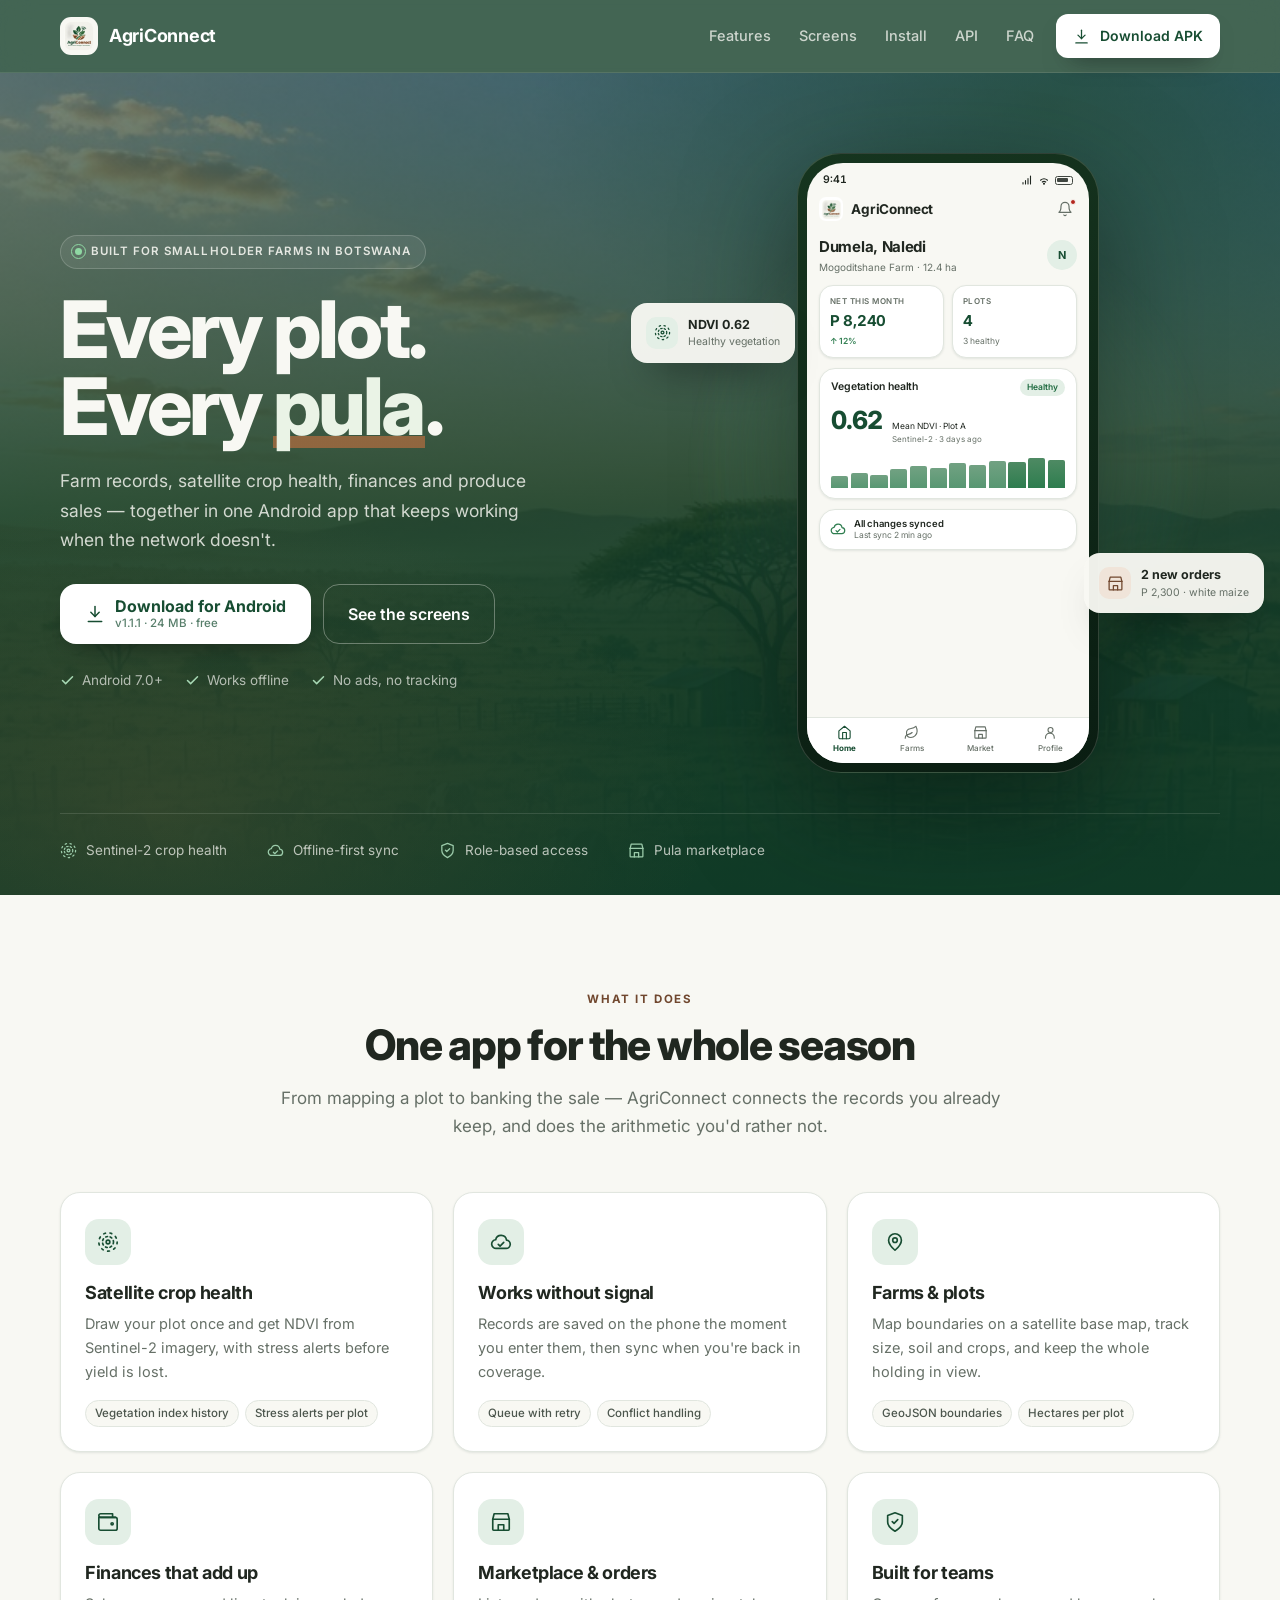
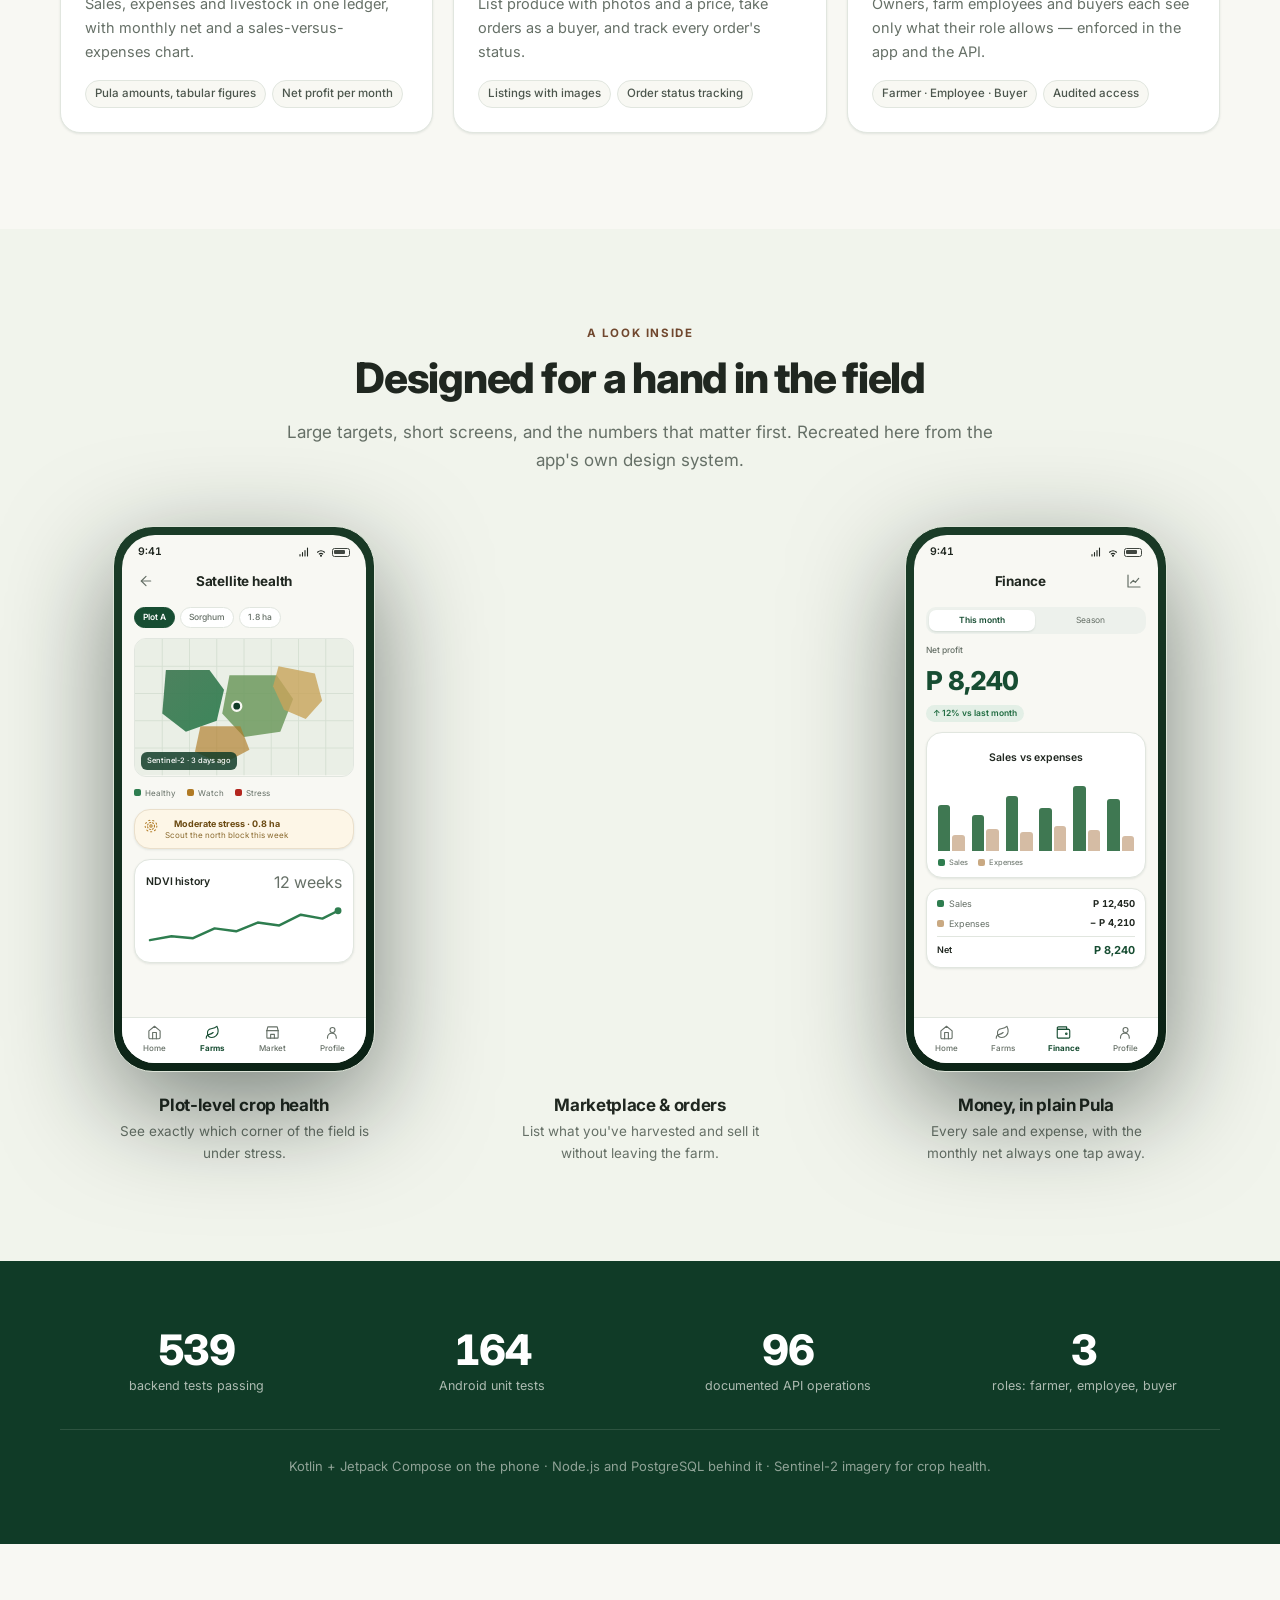
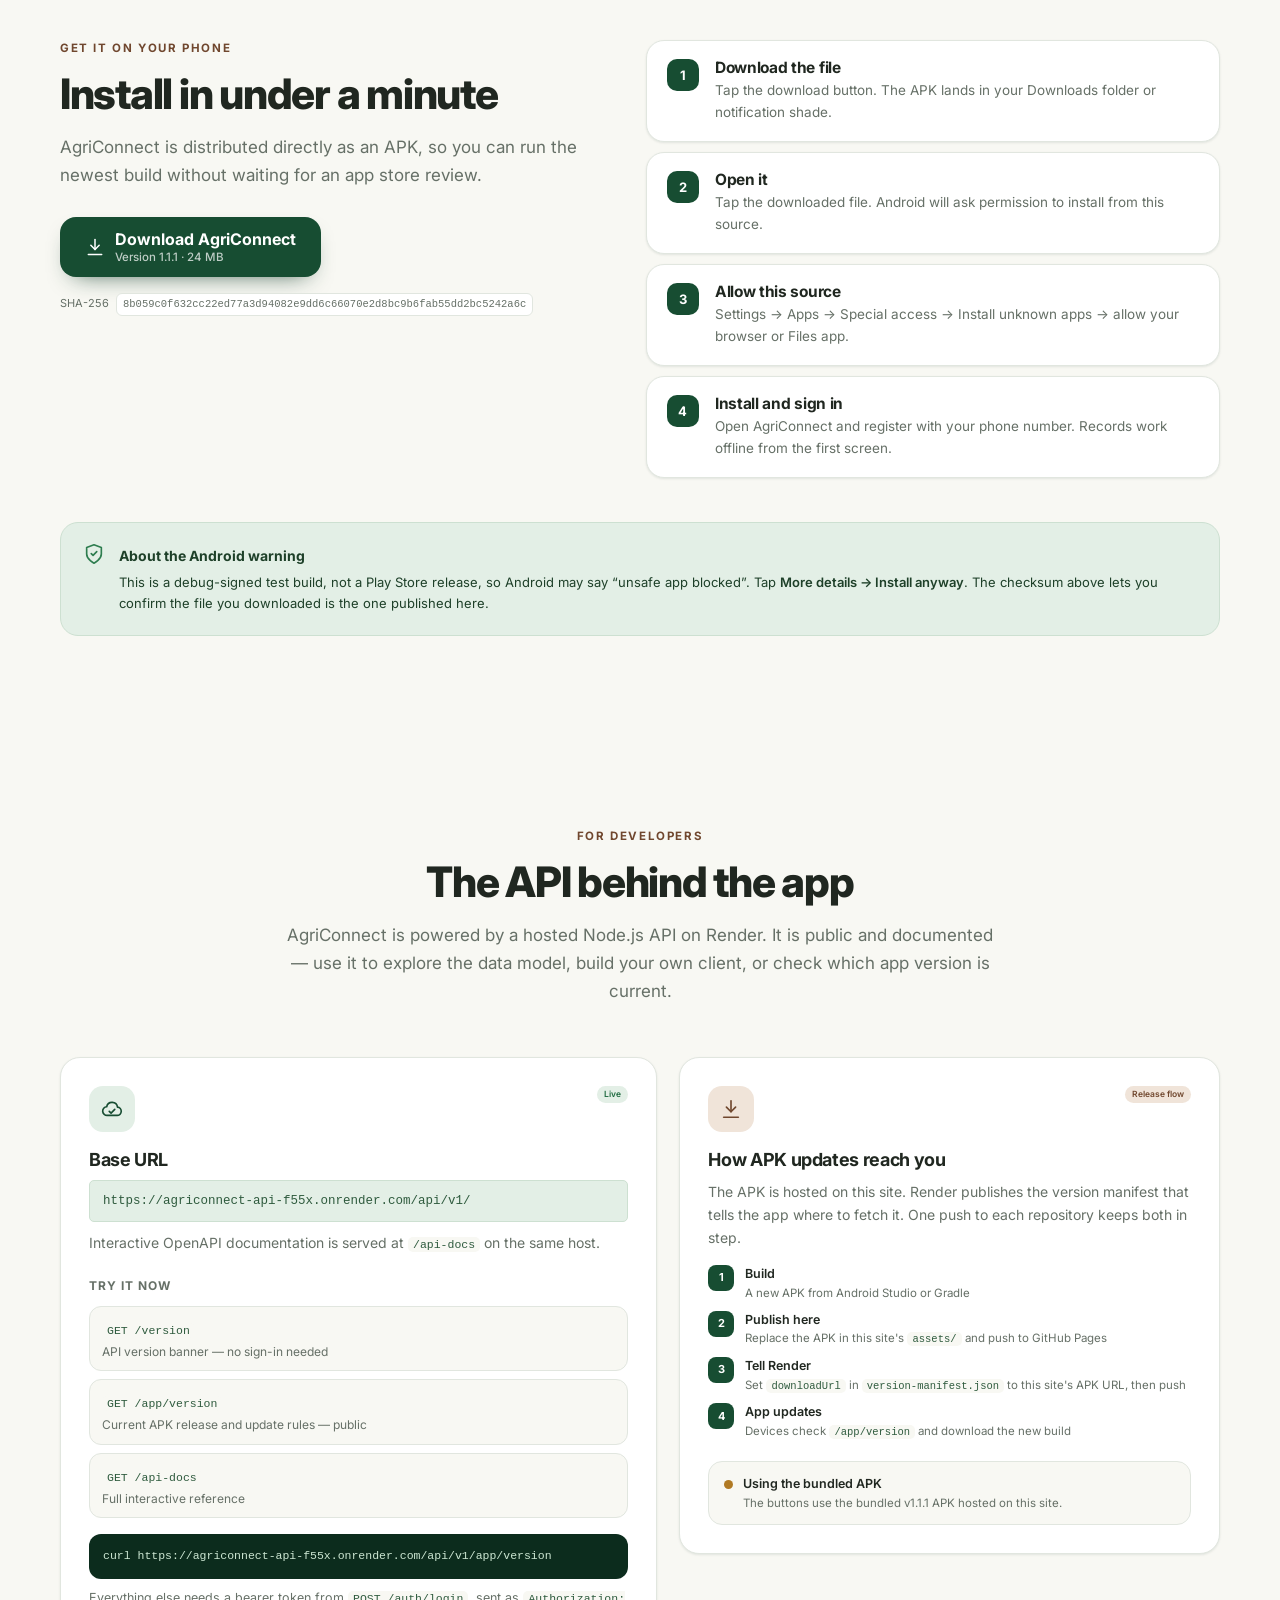
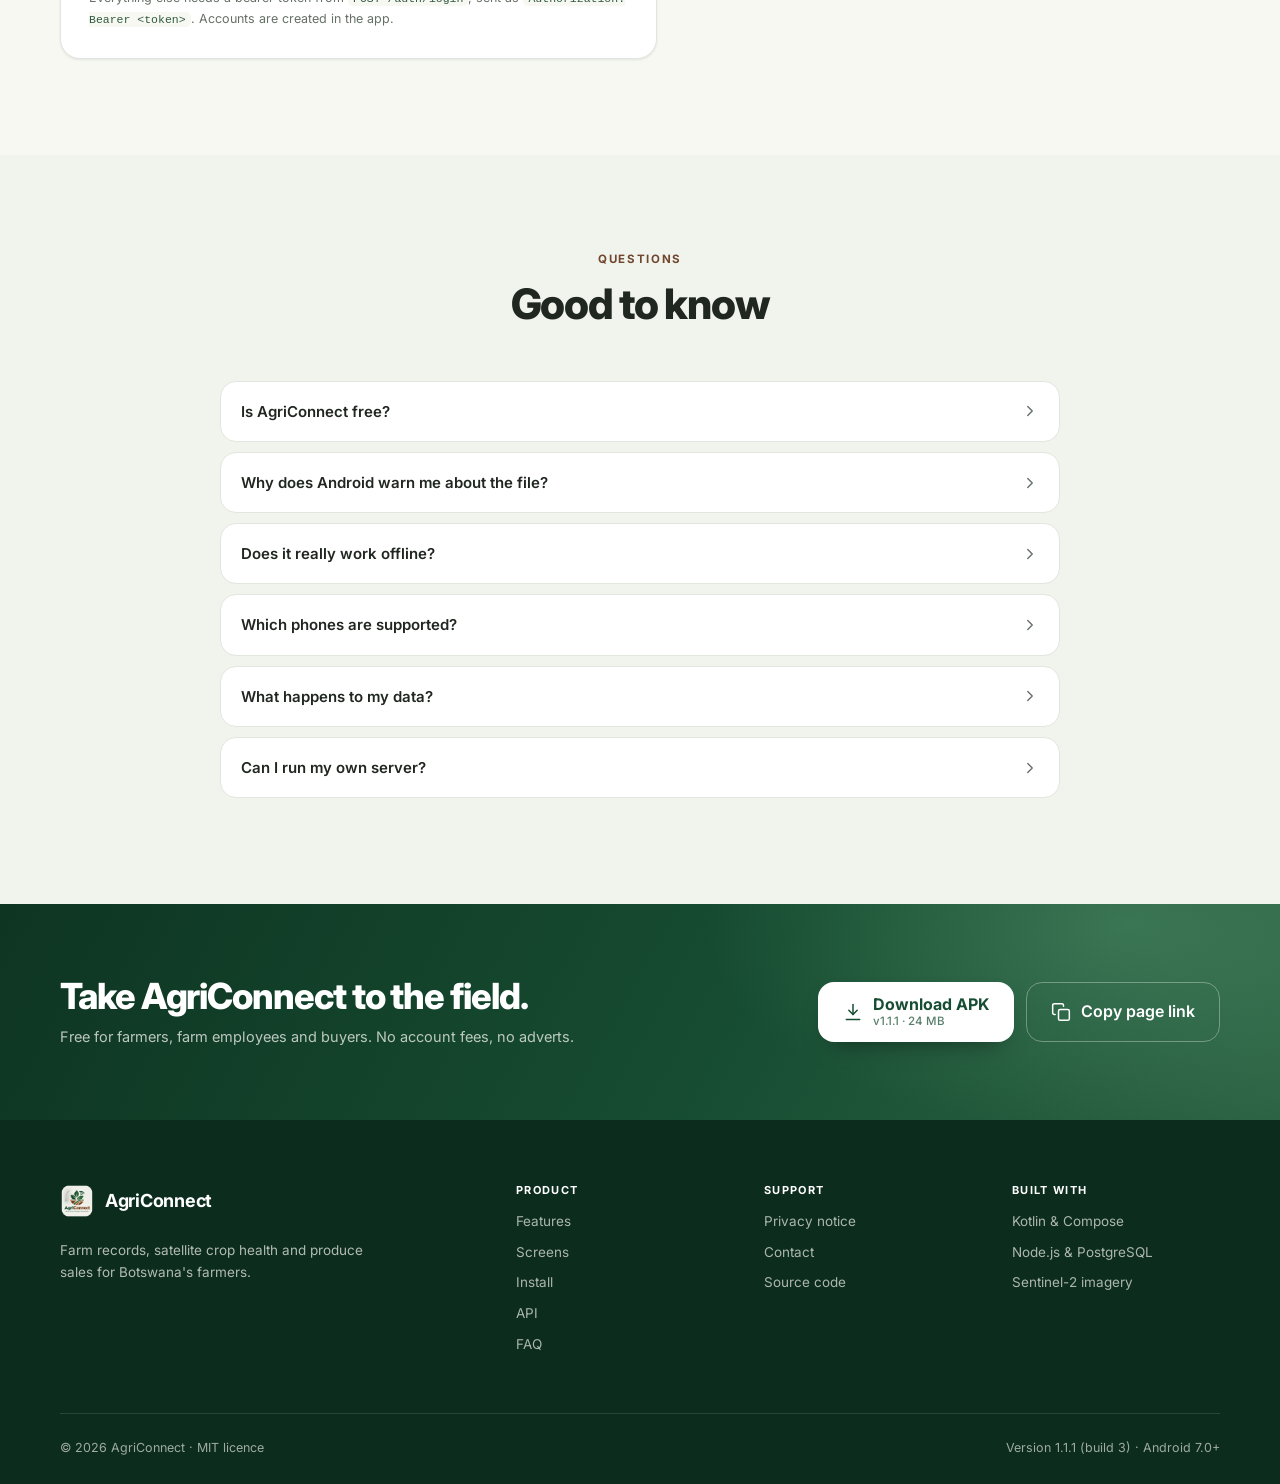
==== commit 2f158293: "Document Render API and live release status on landing page" ====
--- a/index.html
+++ b/index.html
@@ -59,6 +59,7 @@
       <a href="#features">Features</a>
       <a href="#screens">Screens</a>
       <a href="#install">Install</a>
+      <a href="#api">API</a>
       <a href="#faq">FAQ</a>
     </nav>
     <a class="btn btn-light btn-sm" href="assets/agriConnect-1.1.1.apk" download>
@@ -518,6 +519,80 @@
           confirm the file you downloaded is the one published here.
         </p>
       </div>
+    </div>
+  </div>
+</section>
+
+<!-- Render API ------------------------------------------------------ -->
+<section class="section" id="api">
+  <div class="wrap">
+    <div class="section-head reveal">
+      <p class="kicker">For developers</p>
+      <h2>The API behind the app</h2>
+      <p class="section-lead">
+        AgriConnect is powered by a hosted Node.js API on Render. It is public and documented —
+        use it to explore the data model, build your own client, or check which app version is current.
+      </p>
+    </div>
+
+    <div class="api-grid reveal">
+      <article class="api-card">
+        <div class="api-card-head">
+          <span class="f-icon"><svg class="i"><use href="#i-cloud-check" /></svg></span>
+          <span class="pill pill-good">Live</span>
+        </div>
+        <h3>Base URL</h3>
+        <code class="api-url">https://agriconnect-api-f55x.onrender.com/api/v1/</code>
+        <p>Interactive OpenAPI documentation is served at <code>/api-docs</code> on the same host.</p>
+
+        <h4>Try it now</h4>
+        <ul class="api-endpoints">
+          <li>
+            <a href="https://agriconnect-api-f55x.onrender.com/api/v1/version" target="_blank" rel="noopener"><code>GET /version</code></a>
+            <span>API version banner — no sign-in needed</span>
+          </li>
+          <li>
+            <a href="https://agriconnect-api-f55x.onrender.com/api/v1/app/version" target="_blank" rel="noopener"><code>GET /app/version</code></a>
+            <span>Current APK release and update rules — public</span>
+          </li>
+          <li>
+            <a href="https://agriconnect-api-f55x.onrender.com/api-docs" target="_blank" rel="noopener"><code>GET /api-docs</code></a>
+            <span>Full interactive reference</span>
+          </li>
+        </ul>
+
+        <div class="api-code"><span>curl https://agriconnect-api-f55x.onrender.com/api/v1/app/version</span></div>
+        <p class="api-note">
+          Everything else needs a bearer token from <code>POST /auth/login</code>, sent as
+          <code>Authorization: Bearer &lt;token&gt;</code>. Accounts are created in the app.
+        </p>
+      </article>
+
+      <article class="api-card">
+        <div class="api-card-head">
+          <span class="f-icon brown"><svg class="i"><use href="#i-download" /></svg></span>
+          <span class="pill pill-soft">Release flow</span>
+        </div>
+        <h3>How APK updates reach you</h3>
+        <p>
+          The APK is hosted on this site. Render publishes the version manifest that tells the app
+          where to fetch it. One push to each repository keeps both in step.
+        </p>
+        <ol class="flow">
+          <li><span class="step-num">1</span><div><strong>Build</strong><small>A new APK from Android Studio or Gradle</small></div></li>
+          <li><span class="step-num">2</span><div><strong>Publish here</strong><small>Replace the APK in this site's <code>assets/</code> and push to GitHub Pages</small></div></li>
+          <li><span class="step-num">3</span><div><strong>Tell Render</strong><small>Set <code>downloadUrl</code> in <code>version-manifest.json</code> to this site's APK URL, then push</small></div></li>
+          <li><span class="step-num">4</span><div><strong>App updates</strong><small>Devices check <code>/app/version</code> and download the new build</small></div></li>
+        </ol>
+
+        <div class="api-status" data-release-status>
+          <span class="status-dot"></span>
+          <div>
+            <strong data-release-title>Checking Render for the latest release…</strong>
+            <span data-release-detail>The download buttons use the bundled v1.1.1 APK until a release is published.</span>
+          </div>
+        </div>
+      </article>
     </div>
   </div>
 </section>
@@ -568,6 +643,7 @@
         <p>
           The project is MIT-licensed. The API, database migrations and Android source are all in the
           repository, and a debug build can point at any server from <em>Settings → Server</em>.
+          See <a href="#api">the API section</a> for the hosted service's base URL and examples.
         </p>
       </details>
     </div>
@@ -615,6 +691,7 @@
       <a href="#features">Features</a>
       <a href="#screens">Screens</a>
       <a href="#install">Install</a>
+      <a href="#api">API</a>
       <a href="#faq">FAQ</a>
     </div>
 
--- a/styles.css
+++ b/styles.css
@@ -856,6 +856,85 @@
 .notice p { margin-top: 4px; font-size: 13px; line-height: 1.65; }
 .notice em { font-style: normal; font-weight: 600; }
 
+/* Render API section */
+.f-icon.brown { background: var(--brown-container); color: var(--dark-brown); }
+.api-grid { display: grid; grid-template-columns: 1.05fr .95fr; gap: 22px; align-items: start; }
+.api-card {
+  padding: 28px;
+  border: 1px solid var(--border);
+  border-radius: var(--r-lg);
+  background: #fff;
+  box-shadow: var(--shadow-card);
+}
+.api-card-head { display: flex; align-items: flex-start; justify-content: space-between; gap: 12px; margin-bottom: 18px; }
+.api-card .f-icon { margin-bottom: 0; }
+.api-card h3 { font-size: 18px; font-weight: 700; letter-spacing: -.02em; }
+.api-card h4 { margin: 22px 0 10px; font-size: 12px; font-weight: 700; letter-spacing: .08em; text-transform: uppercase; color: var(--muted); }
+.api-card p { margin-top: 9px; color: var(--muted); font-size: 14px; line-height: 1.65; }
+.api-card code {
+  padding: 1px 5px;
+  border-radius: 5px;
+  background: var(--warm);
+  color: #2F5B3E;
+  font-family: ui-monospace, SFMono-Regular, Menlo, Consolas, monospace;
+  font-size: 11.5px;
+  word-break: break-word;
+}
+.api-url {
+  display: block;
+  margin-top: 9px;
+  padding: 11px 13px !important;
+  border: 1px solid #CDE0D1 !important;
+  background: var(--green-container) !important;
+  font-size: 12.5px !important;
+  line-height: 1.5;
+}
+.api-endpoints { display: flex; flex-direction: column; gap: 8px; margin: 0; padding: 0; list-style: none; }
+.api-endpoints li { display: flex; flex-direction: column; gap: 2px; padding: 9px 12px; border: 1px solid var(--border); border-radius: 12px; background: var(--warm); }
+.api-endpoints a { text-decoration: none; width: fit-content; }
+.api-endpoints a:hover code { background: var(--green-container); }
+.api-endpoints span { color: var(--muted); font-size: 12px; }
+.api-code {
+  margin-top: 16px;
+  padding: 13px 14px;
+  overflow-x: auto;
+  border-radius: 12px;
+  background: #0C2C1D;
+  color: #CDE7D3;
+  font-family: ui-monospace, SFMono-Regular, Menlo, Consolas, monospace;
+  font-size: 11.5px;
+  line-height: 1.6;
+  white-space: nowrap;
+}
+.api-note { font-size: 12.5px !important; }
+
+.flow { display: flex; flex-direction: column; gap: 9px; margin: 16px 0 0; padding: 0; list-style: none; }
+.flow li { display: flex; align-items: flex-start; gap: 11px; }
+.flow .step-num { width: 26px; height: 26px; border-radius: 8px; font-size: 11px; }
+.flow div { display: flex; flex-direction: column; line-height: 1.4; }
+.flow strong { font-size: 12.5px; font-weight: 600; }
+.flow small { margin-top: 2px; color: var(--muted); font-size: 11.5px; line-height: 1.5; }
+.flow code { font-size: 10.5px; }
+
+.api-status {
+  display: flex;
+  align-items: flex-start;
+  gap: 10px;
+  margin-top: 20px;
+  padding: 13px 15px;
+  border: 1px solid var(--border);
+  border-radius: 14px;
+  background: var(--warm);
+}
+.api-status .status-dot {
+  width: 9px; height: 9px; flex: none; margin-top: 5px;
+  border-radius: 50%; background: var(--warning);
+}
+.api-status.is-live .status-dot { background: var(--success); }
+.api-status div { display: flex; flex-direction: column; gap: 2px; line-height: 1.45; }
+.api-status strong { font-size: 12.5px; font-weight: 600; }
+.api-status span:not(.status-dot) { color: var(--muted); font-size: 11.5px; }
+
 /* FAQ */
 .faq-wrap { max-width: 840px; }
 .faq details {
@@ -1010,6 +1089,7 @@
   .grid-3 { grid-template-columns: 1fr 1fr; }
   .screens-row { grid-template-columns: 1fr; gap: 56px; }
   .install-grid { grid-template-columns: 1fr; gap: 40px; }
+  .api-grid { grid-template-columns: 1fr; }
   .footer-grid { grid-template-columns: 1fr 1fr; gap: 32px; }
 }
 
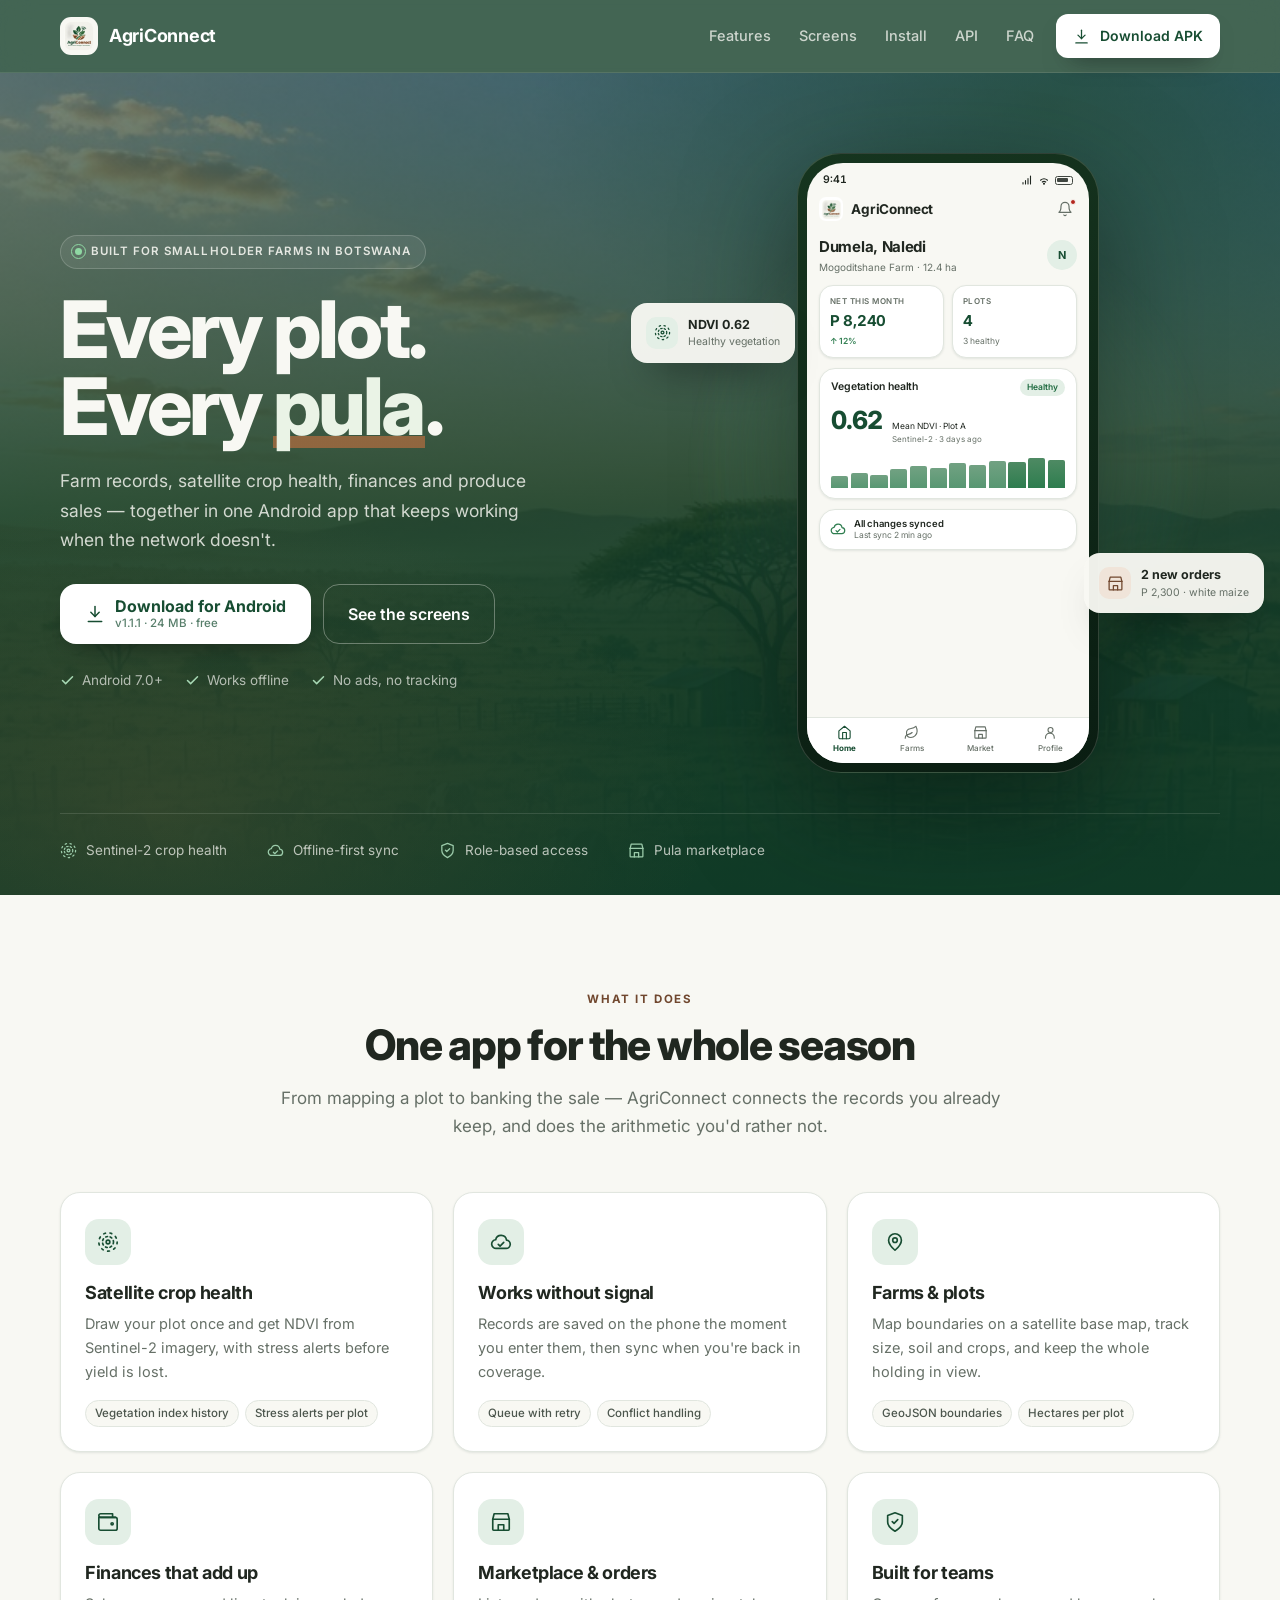
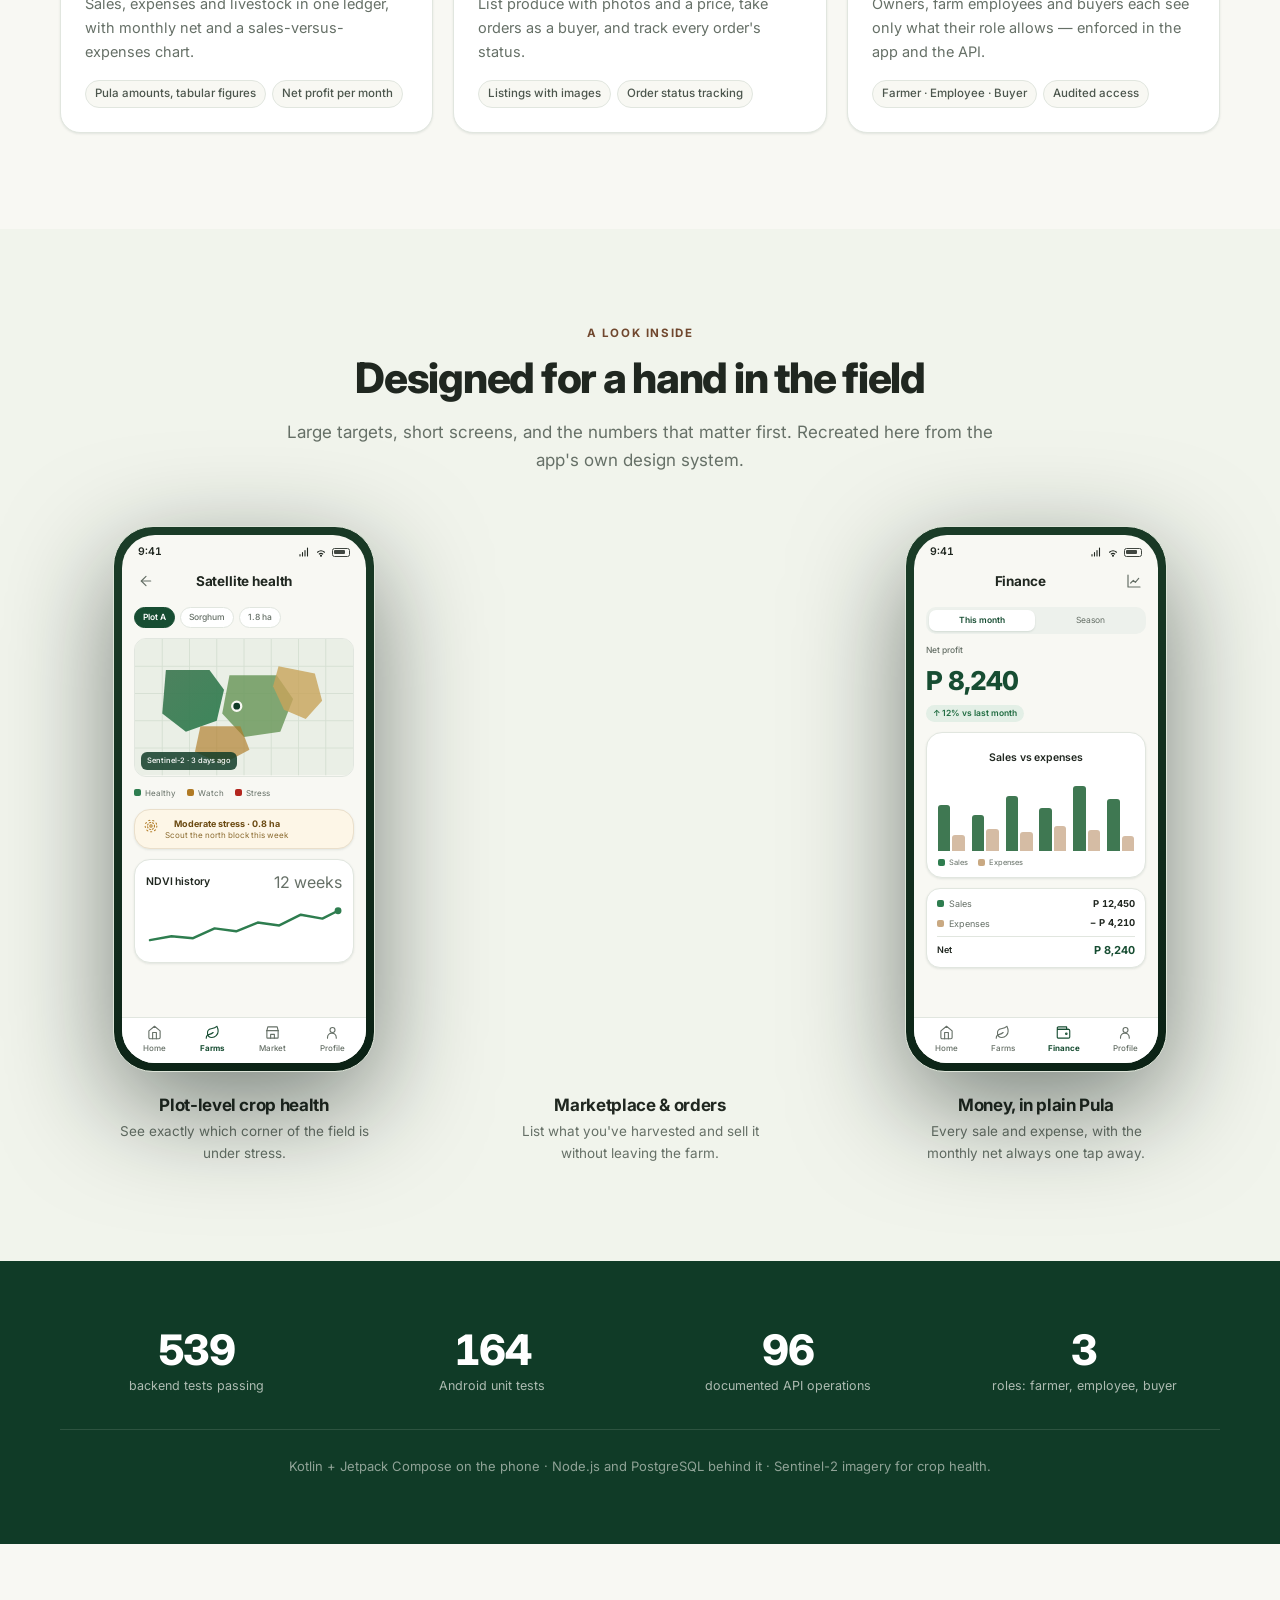
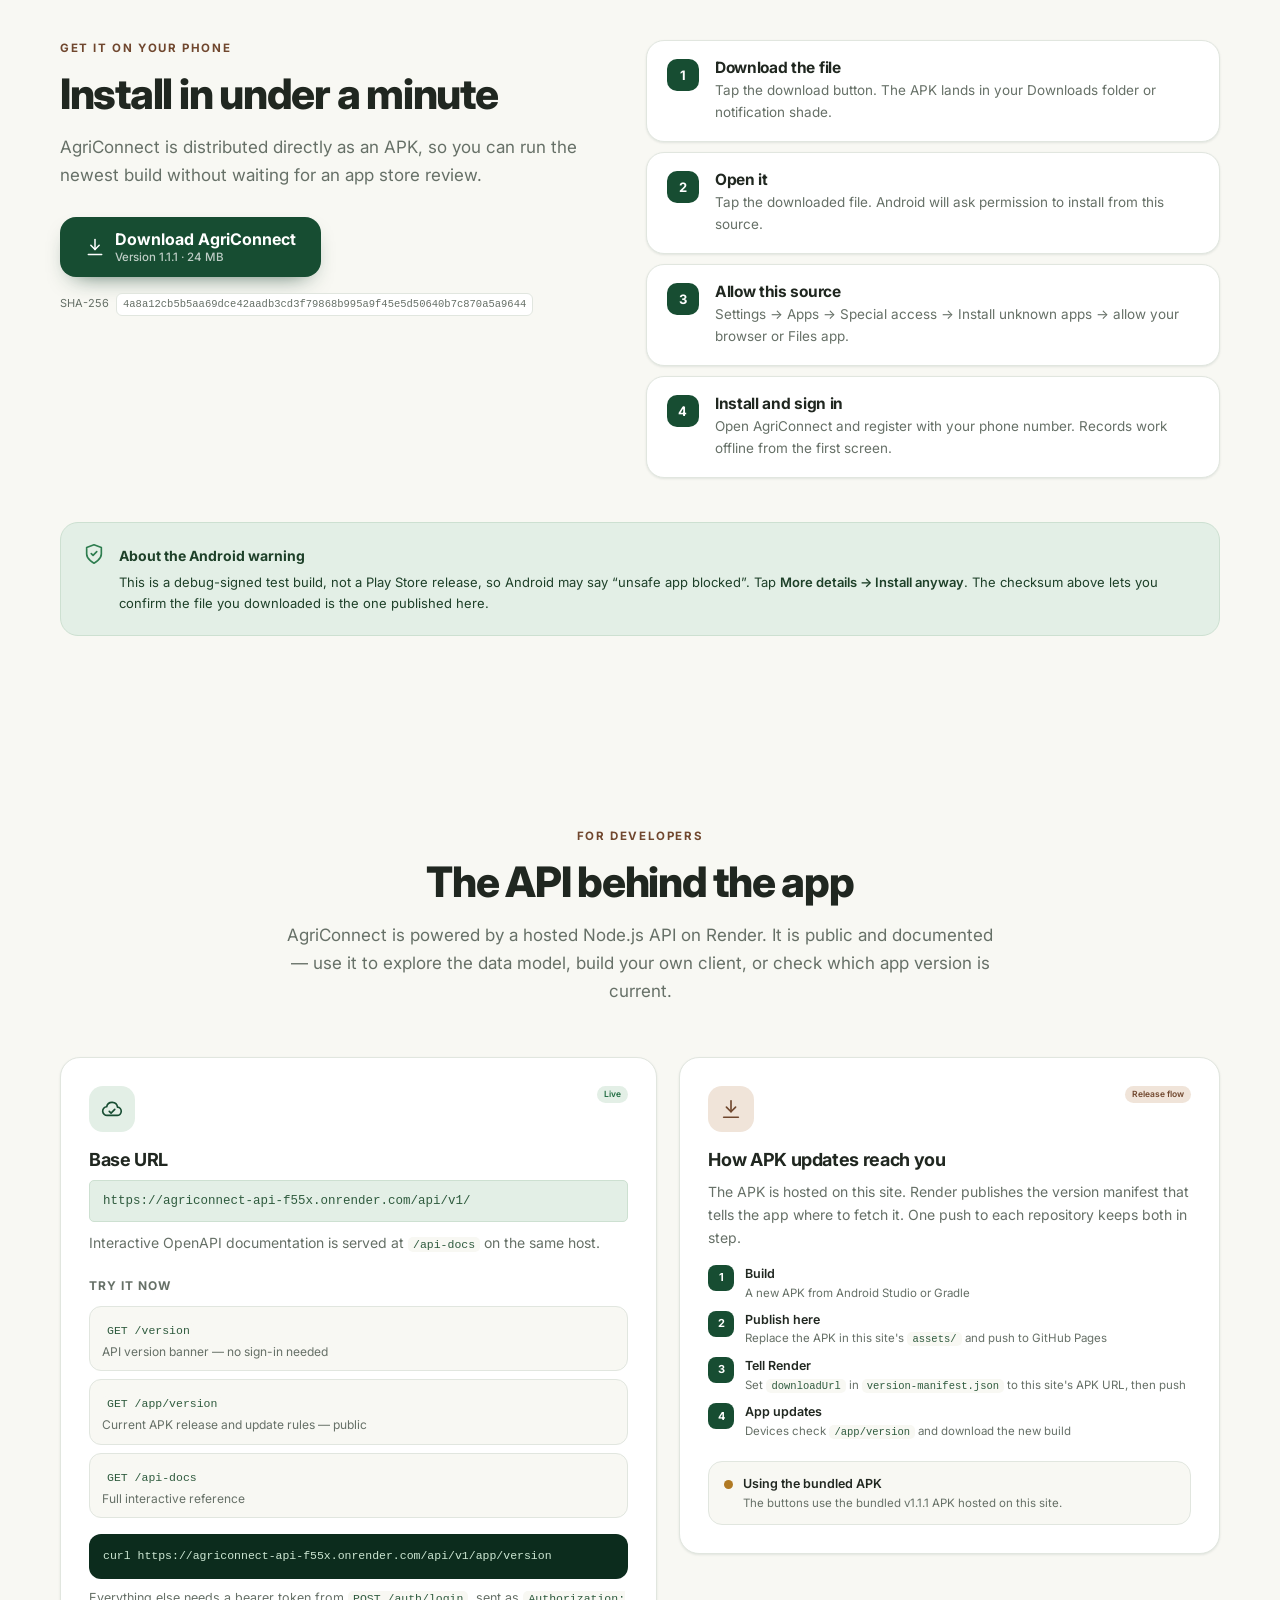
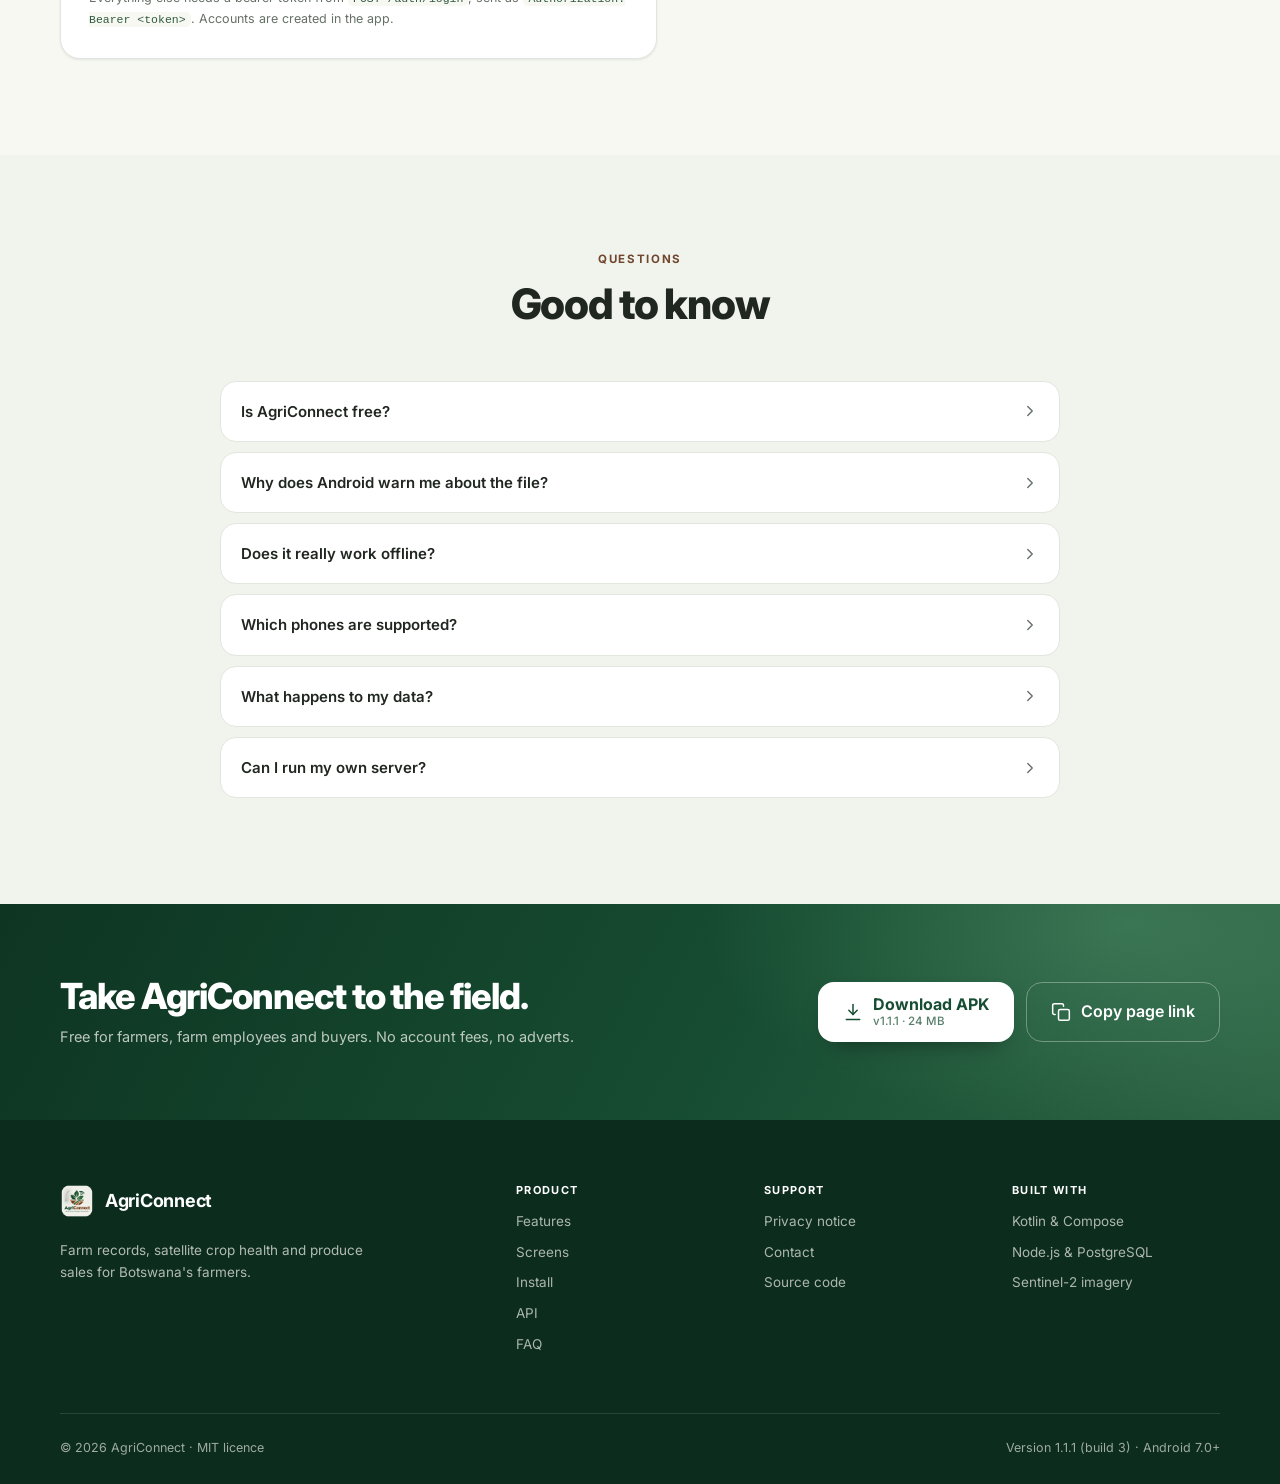
==== commit e94bb062: "Refresh APK to merged farm screen build and update checksum" ====
--- a/index.html
+++ b/index.html
@@ -472,7 +472,7 @@
         </span>
       </a>
       <p class="hash">
-        SHA-256 <code data-apk-hash>8b059c0f632cc22ed77a3d94082e9dd6c66070e2d8bc9b6fab55dd2bc5242a6c</code>
+        SHA-256 <code data-apk-hash>4a8a12cb5b5aa69dce42aadb3cd3f79868b995a9f45e5d50640b7c870a5a9644</code>
       </p>
     </div>
 
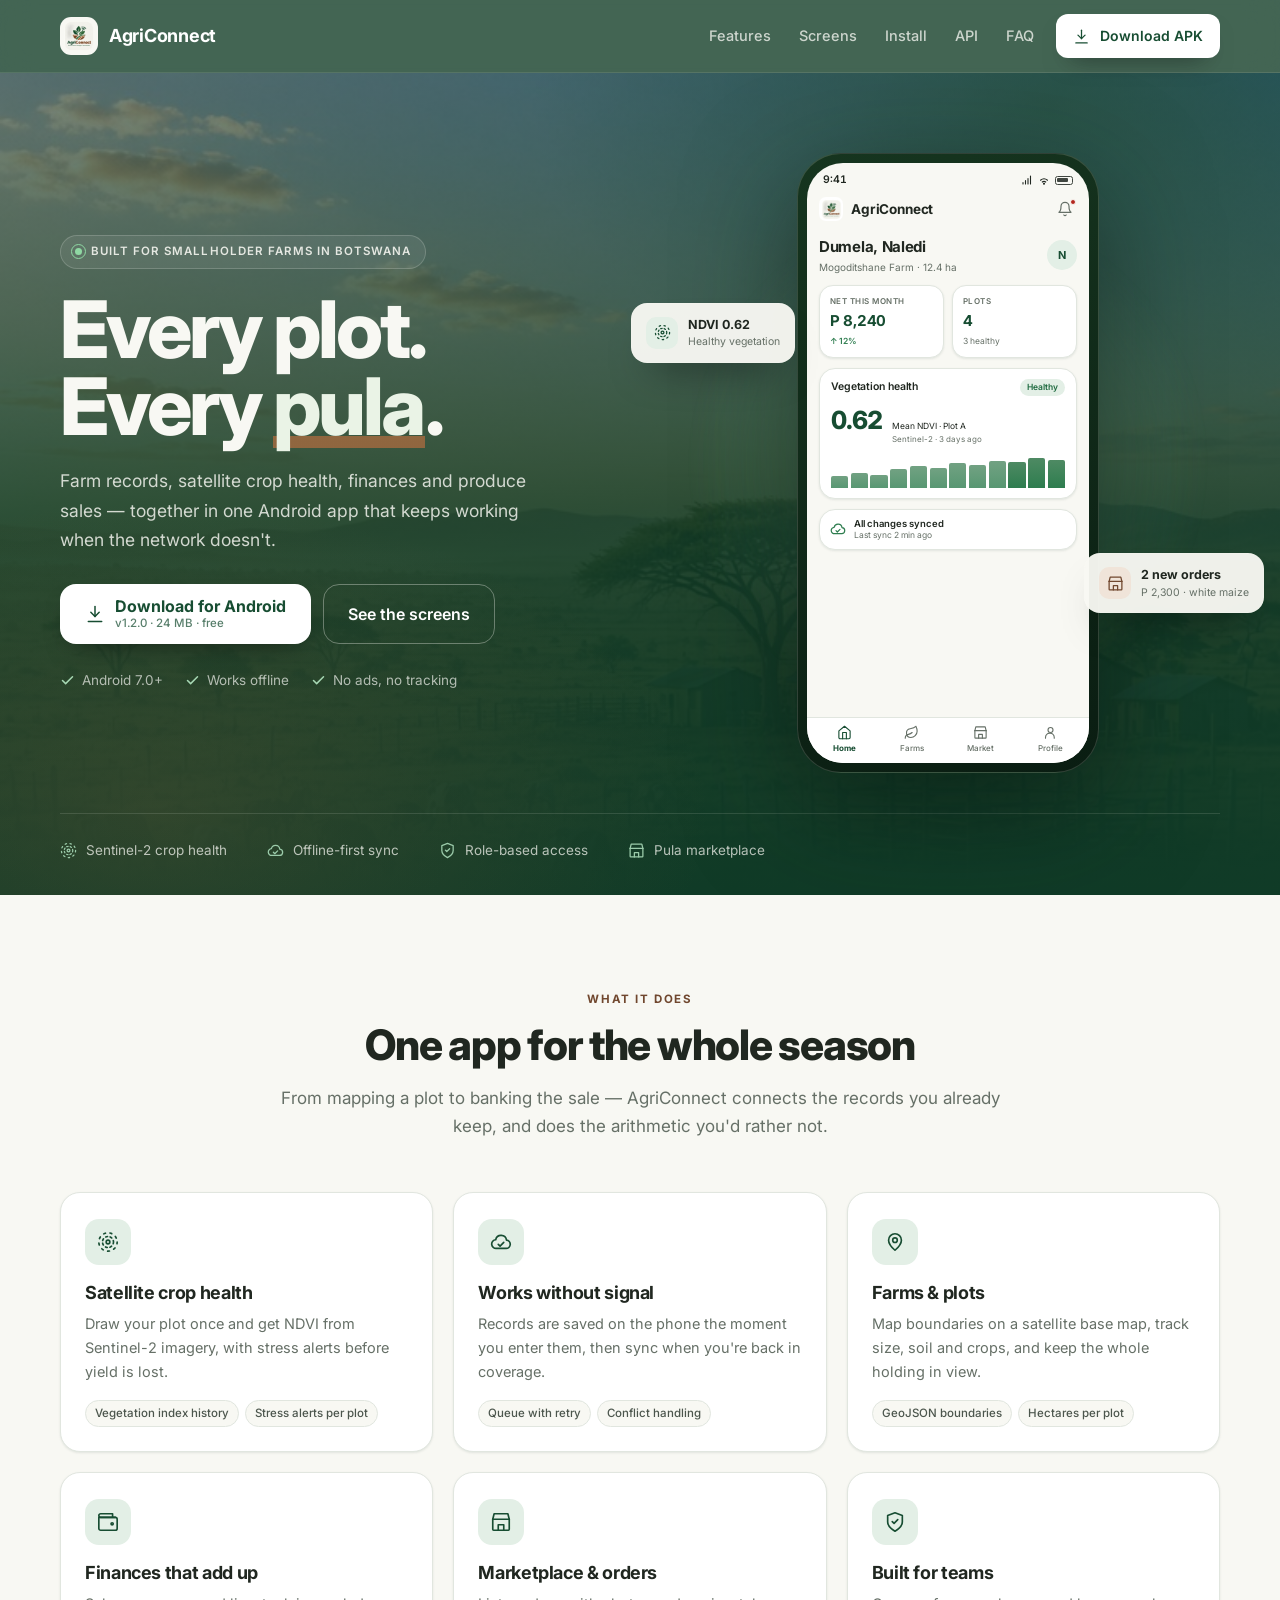
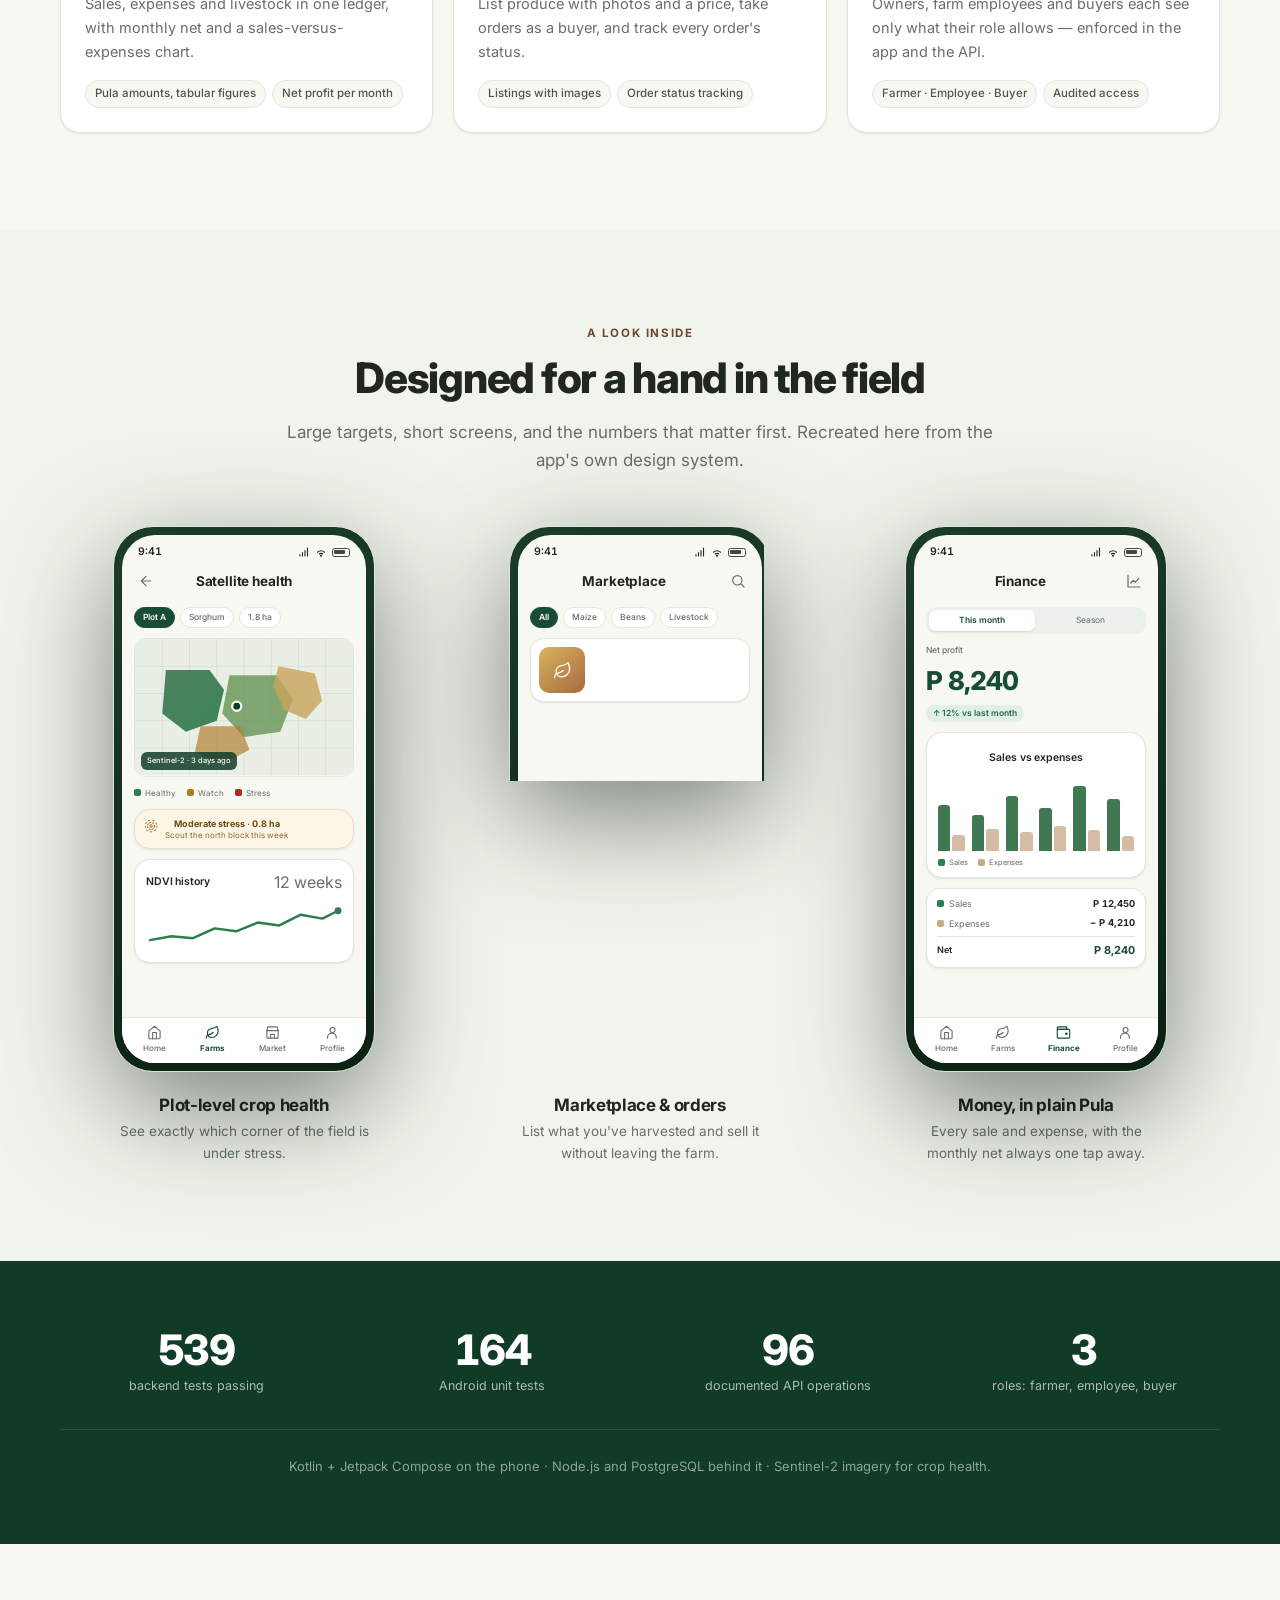
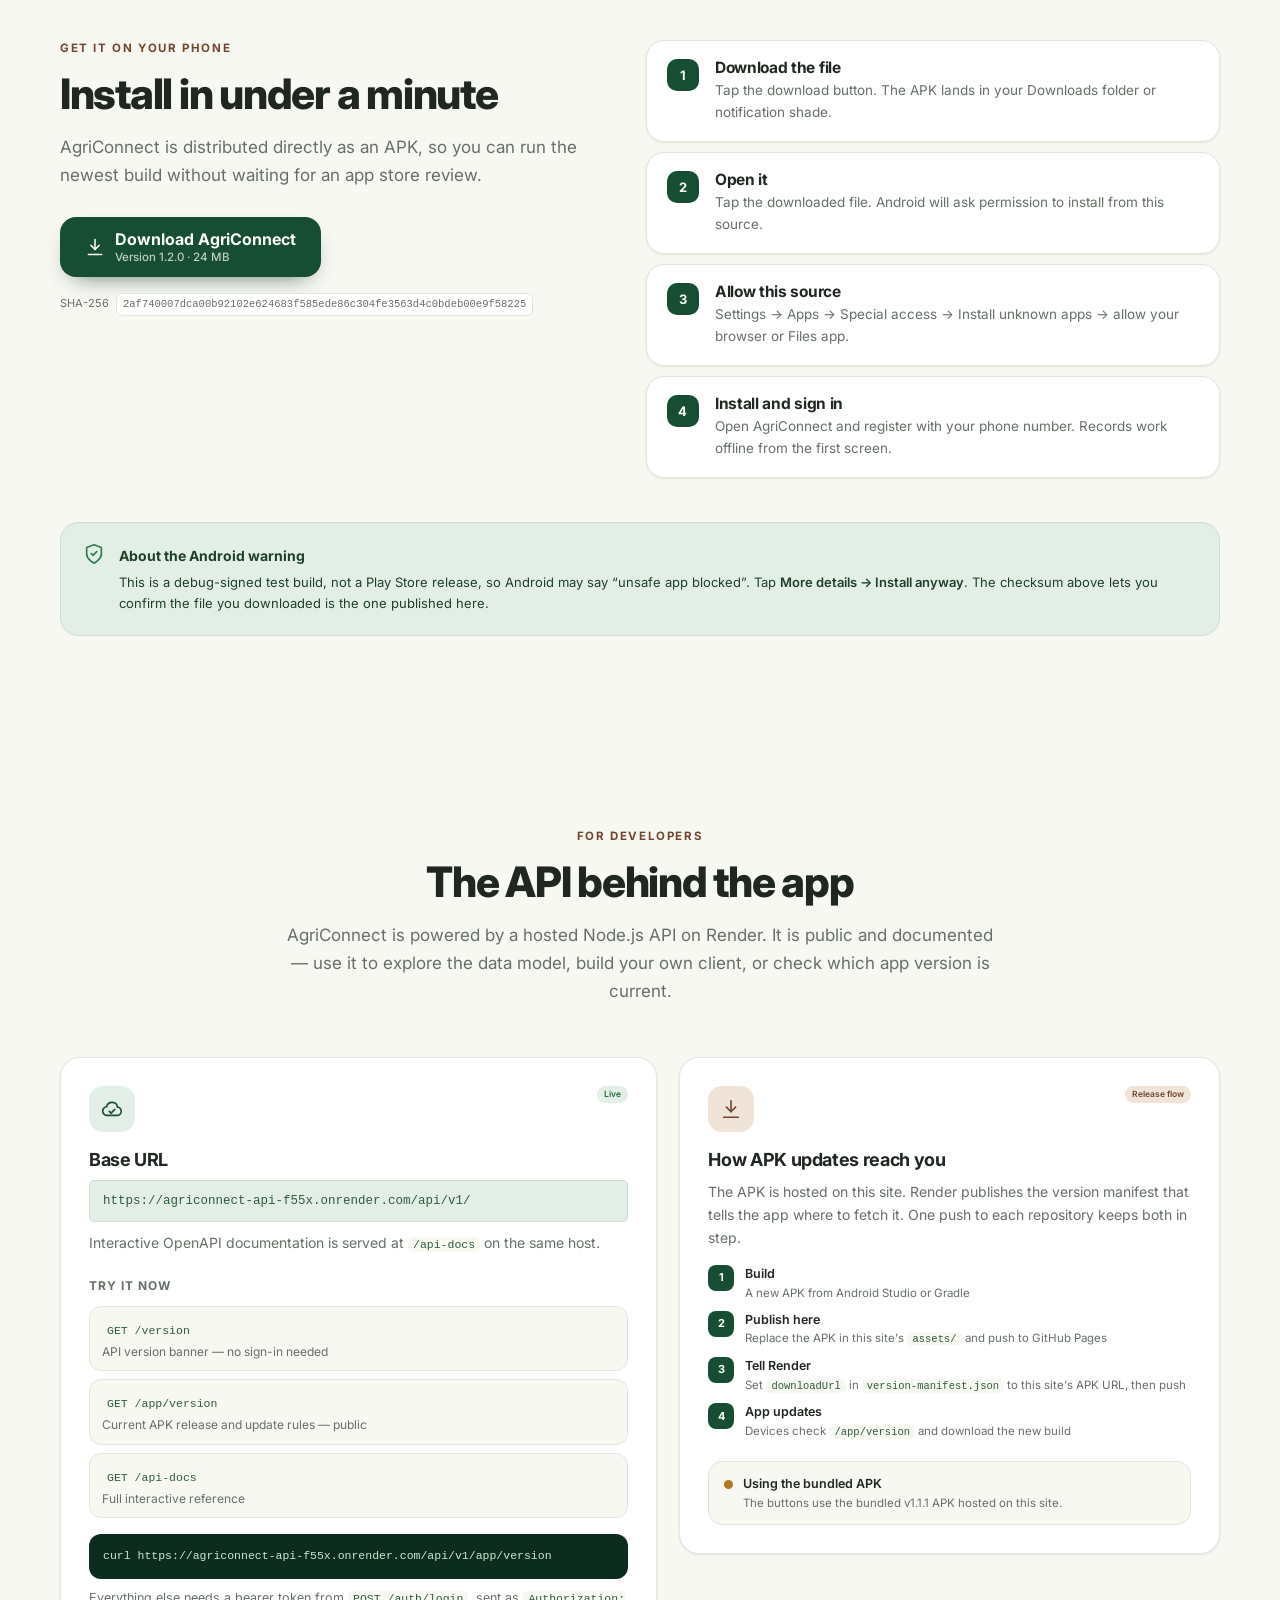
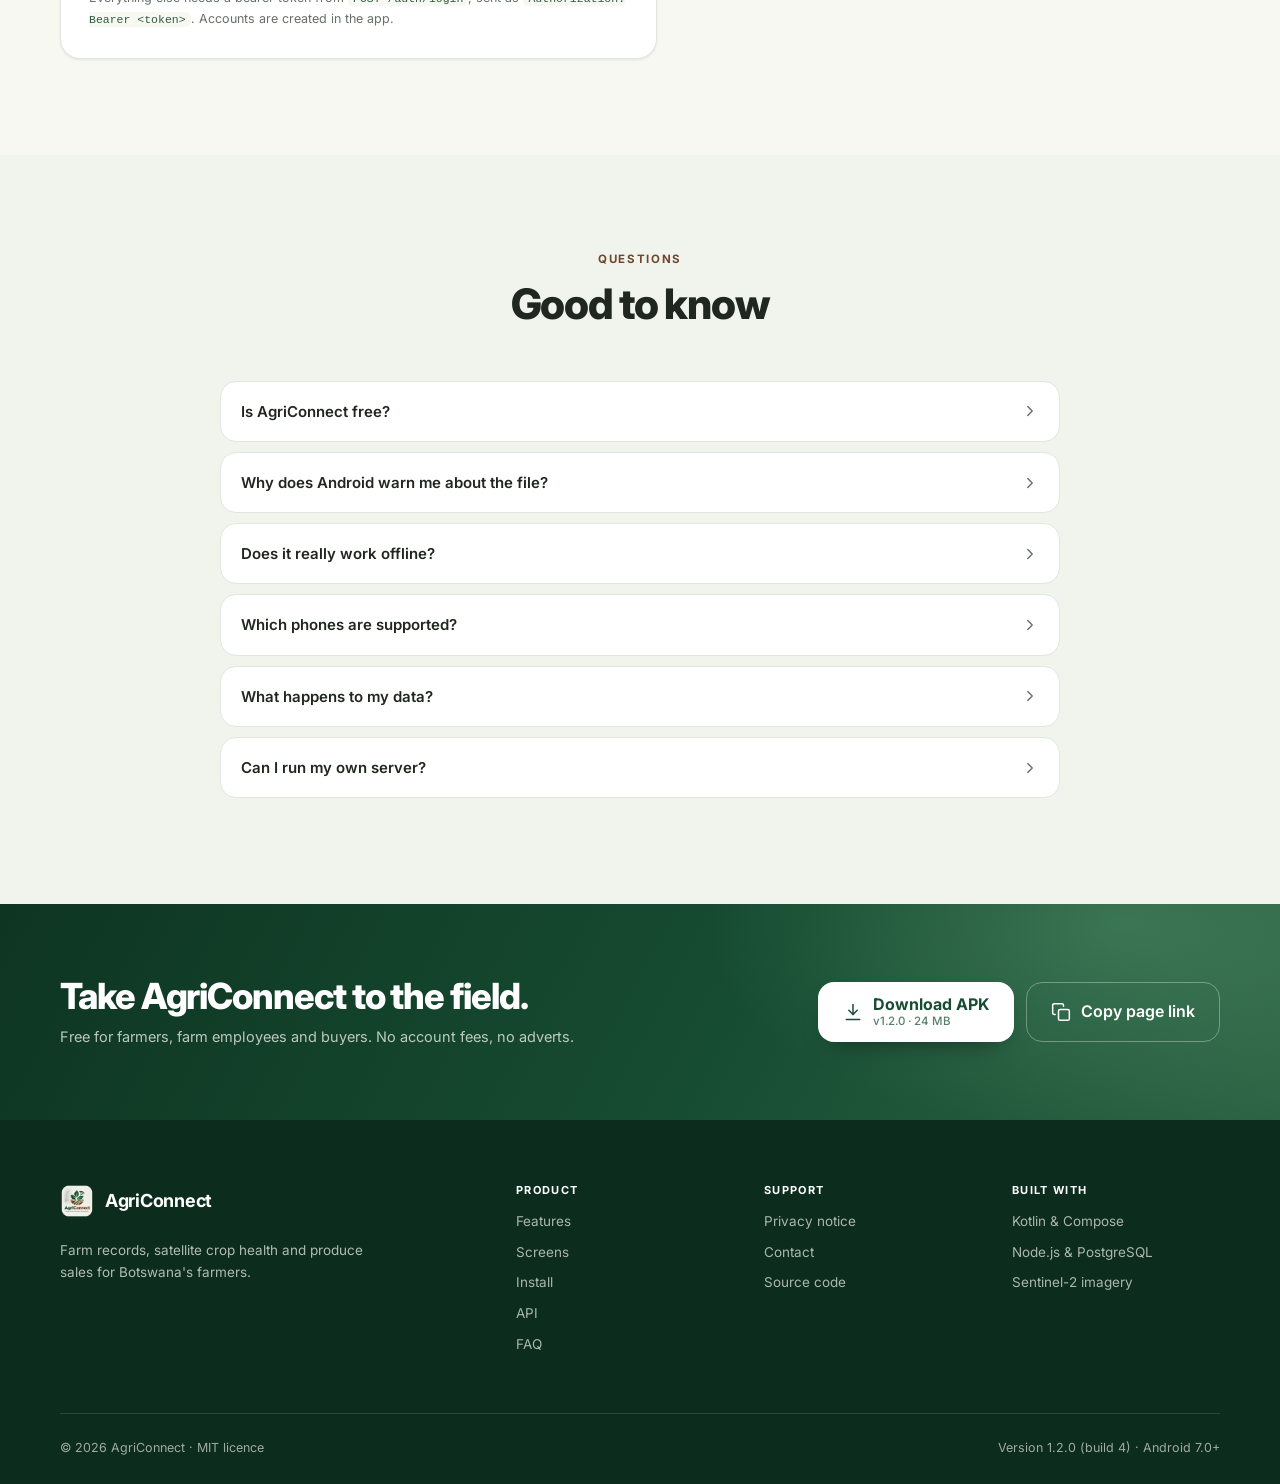
==== commit 47215c7b: "Publish v1.2.0 APK with merged farm and crop-health screen" ====
--- a/index.html
+++ b/index.html
@@ -62,7 +62,7 @@
       <a href="#api">API</a>
       <a href="#faq">FAQ</a>
     </nav>
-    <a class="btn btn-light btn-sm" href="assets/agriConnect-1.1.1.apk" download>
+    <a class="btn btn-light btn-sm" href="assets/agriConnect-1.2.0.apk" download>
       <svg class="i" aria-hidden="true"><use href="#i-download" /></svg>
       Download APK
     </a>
@@ -82,11 +82,11 @@
         Android app that keeps working when the network doesn't.
       </p>
       <div class="hero-actions">
-        <a class="btn btn-light btn-lg" href="assets/agriConnect-1.1.1.apk" download>
+        <a class="btn btn-light btn-lg" href="assets/agriConnect-1.2.0.apk" download>
           <svg class="i" aria-hidden="true"><use href="#i-download" /></svg>
           <span class="btn-stack">
             <strong>Download for Android</strong>
-            <small>v1.1.1 · <span data-apk-size>24 MB</span> · free</small>
+            <small>v1.2.0 · <span data-apk-size>24 MB</span> · free</small>
           </span>
         </a>
         <a class="btn btn-ghost btn-lg" href="#screens">See the screens</a>
@@ -464,15 +464,15 @@
         AgriConnect is distributed directly as an APK, so you can run the newest build without
         waiting for an app store review.
       </p>
-      <a class="btn btn-primary btn-lg" href="assets/agriConnect-1.1.1.apk" download>
+      <a class="btn btn-primary btn-lg" href="assets/agriConnect-1.2.0.apk" download>
         <svg class="i" aria-hidden="true"><use href="#i-download" /></svg>
         <span class="btn-stack">
           <strong>Download AgriConnect</strong>
-          <small>Version 1.1.1 · <span data-apk-size>24 MB</span></small>
+          <small>Version 1.2.0 · <span data-apk-size>24 MB</span></small>
         </span>
       </a>
       <p class="hash">
-        SHA-256 <code data-apk-hash>4a8a12cb5b5aa69dce42aadb3cd3f79868b995a9f45e5d50640b7c870a5a9644</code>
+        SHA-256 <code data-apk-hash>2af740007dca00b92102e624683f585ede86c304fe3563d4c0bdeb00e9f58225</code>
       </p>
     </div>
 
@@ -589,7 +589,7 @@
           <span class="status-dot"></span>
           <div>
             <strong data-release-title>Checking Render for the latest release…</strong>
-            <span data-release-detail>The download buttons use the bundled v1.1.1 APK until a release is published.</span>
+            <span data-release-detail>The download buttons use the bundled v1.2.0 APK until a release is published.</span>
           </div>
         </div>
       </article>
@@ -658,11 +658,11 @@
       <p>Free for farmers, farm employees and buyers. No account fees, no adverts.</p>
     </div>
     <div class="cta-actions">
-      <a class="btn btn-light btn-lg" href="assets/agriConnect-1.1.1.apk" download>
+      <a class="btn btn-light btn-lg" href="assets/agriConnect-1.2.0.apk" download>
         <svg class="i" aria-hidden="true"><use href="#i-download" /></svg>
         <span class="btn-stack">
           <strong>Download APK</strong>
-          <small>v1.1.1 · <span data-apk-size>24 MB</span></small>
+          <small>v1.2.0 · <span data-apk-size>24 MB</span></small>
         </span>
       </a>
       <button class="btn btn-ghost btn-lg" type="button" data-copy-link>
@@ -712,7 +712,7 @@
 
   <div class="wrap footer-base">
     <p>© <span data-year>2026</span> AgriConnect · MIT licence</p>
-    <p>Version 1.1.1 (build 3) · Android 7.0+</p>
+    <p>Version 1.2.0 (build 4) · Android 7.0+</p>
   </div>
 </footer>
 
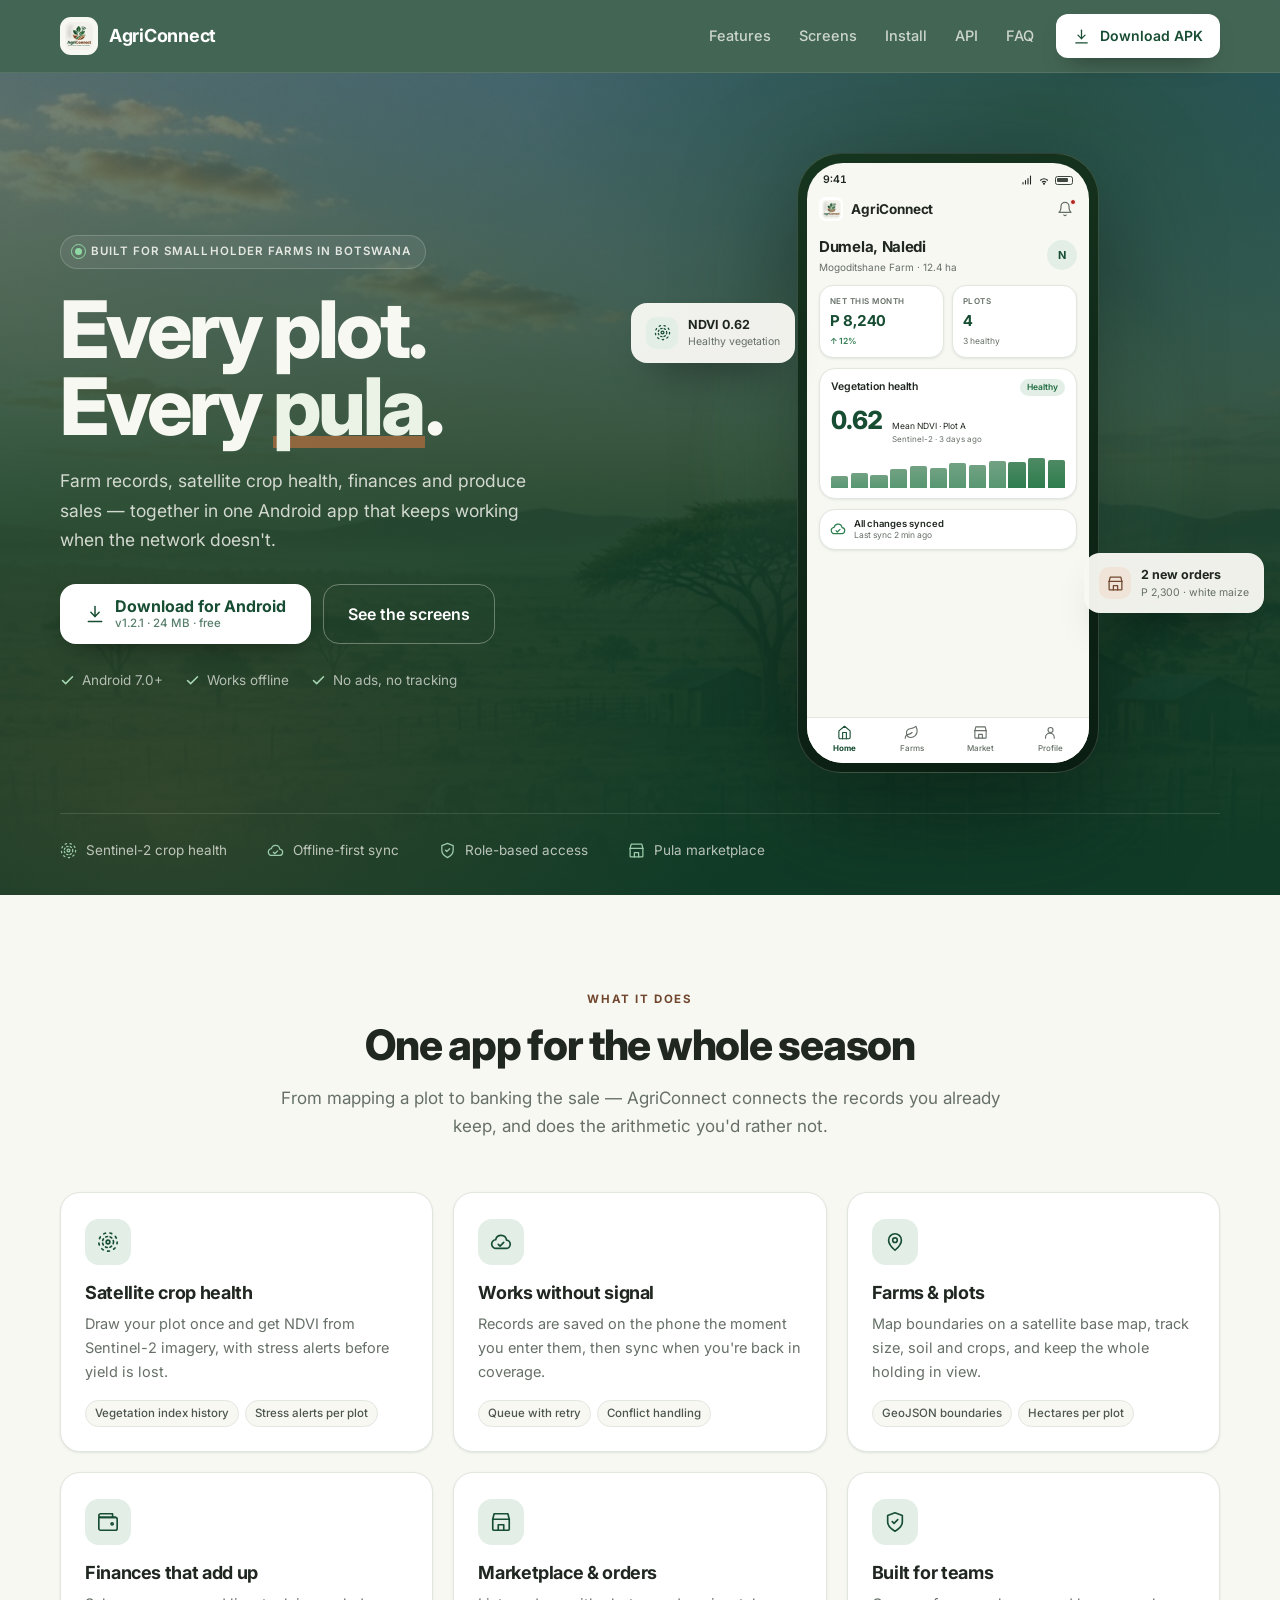
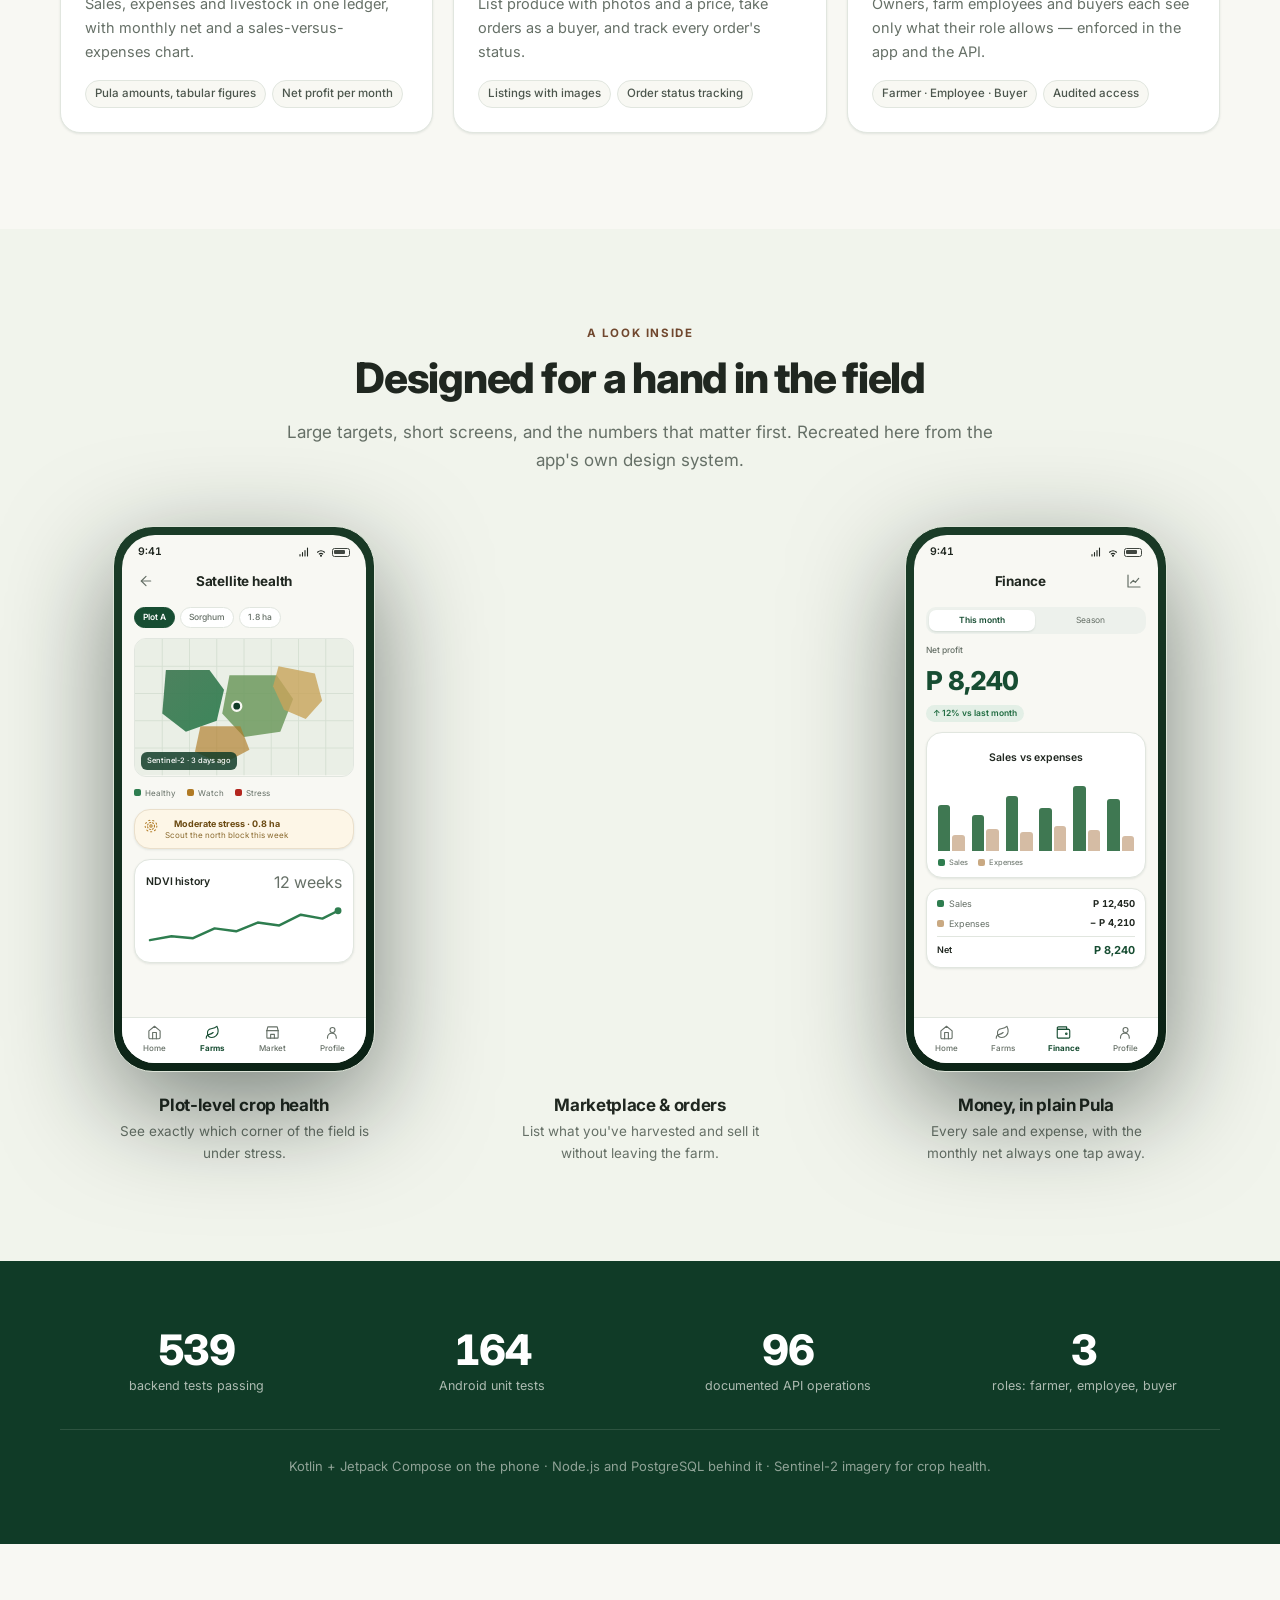
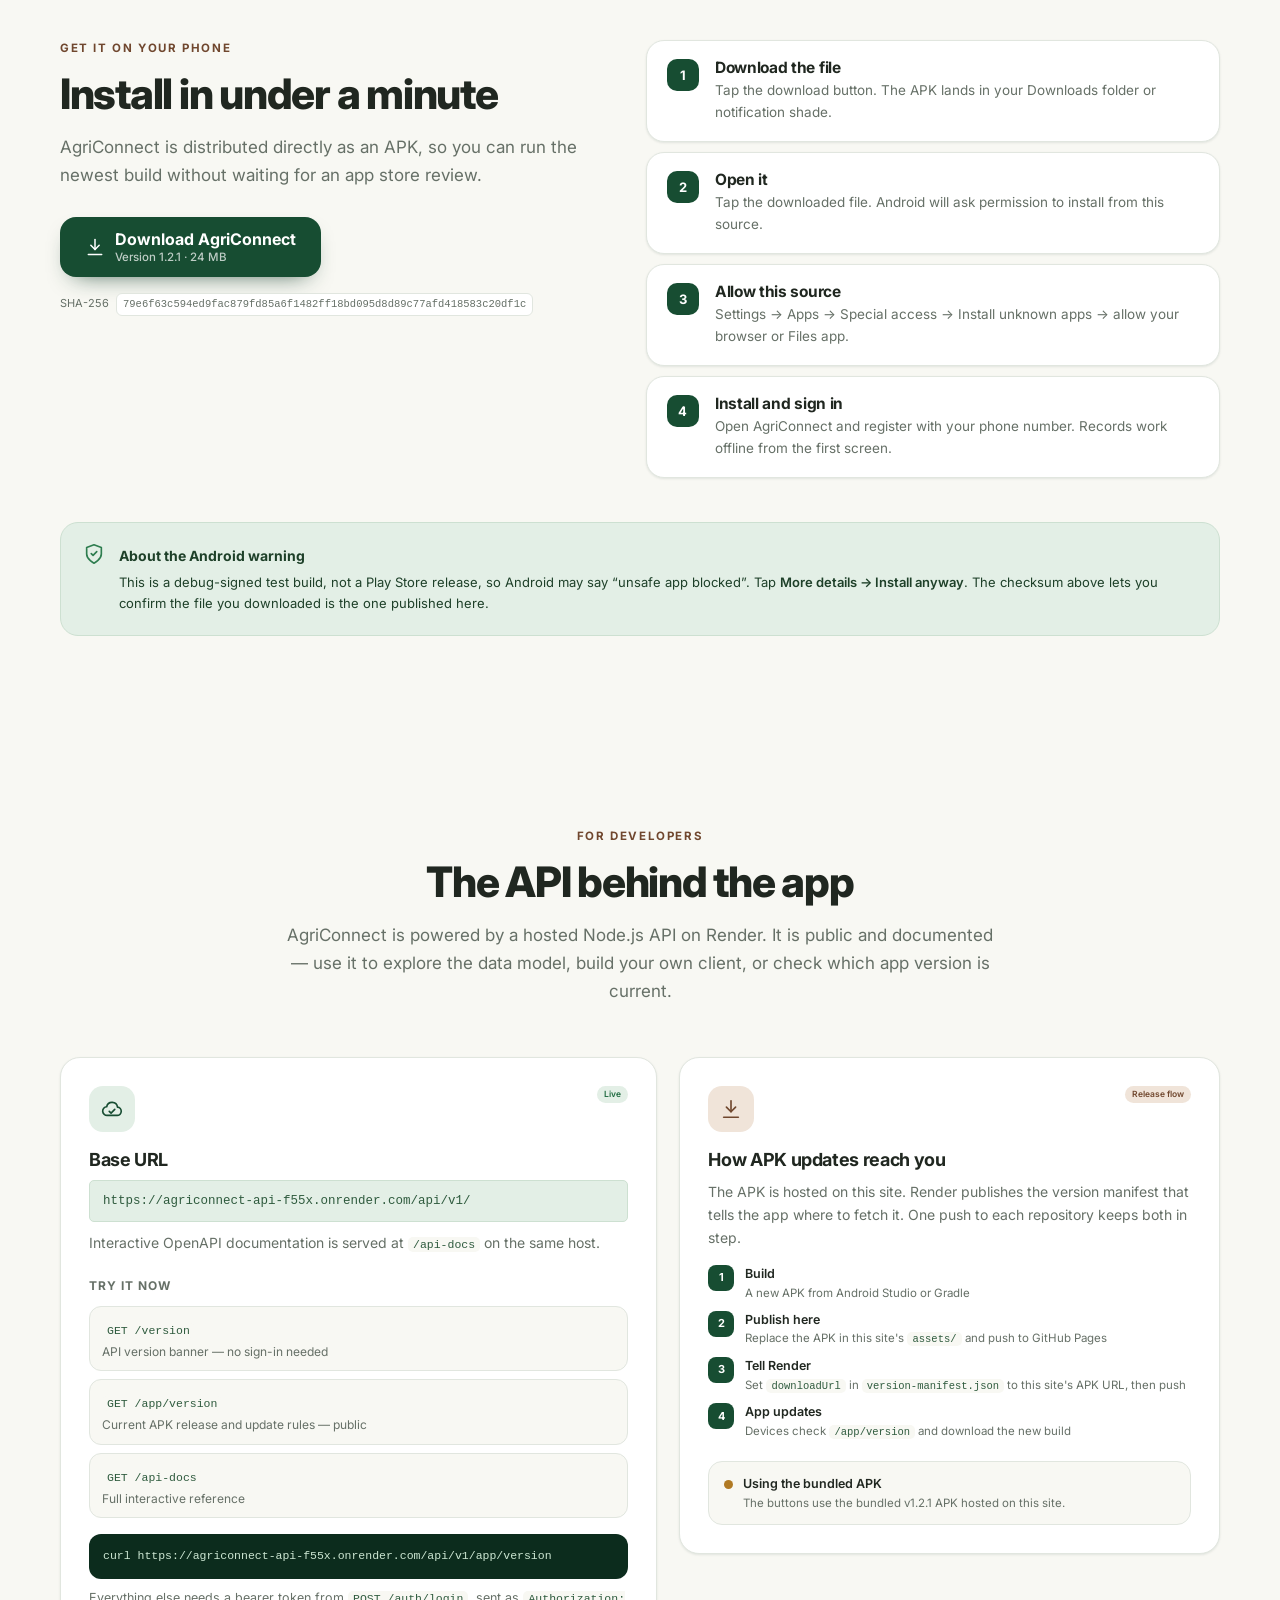
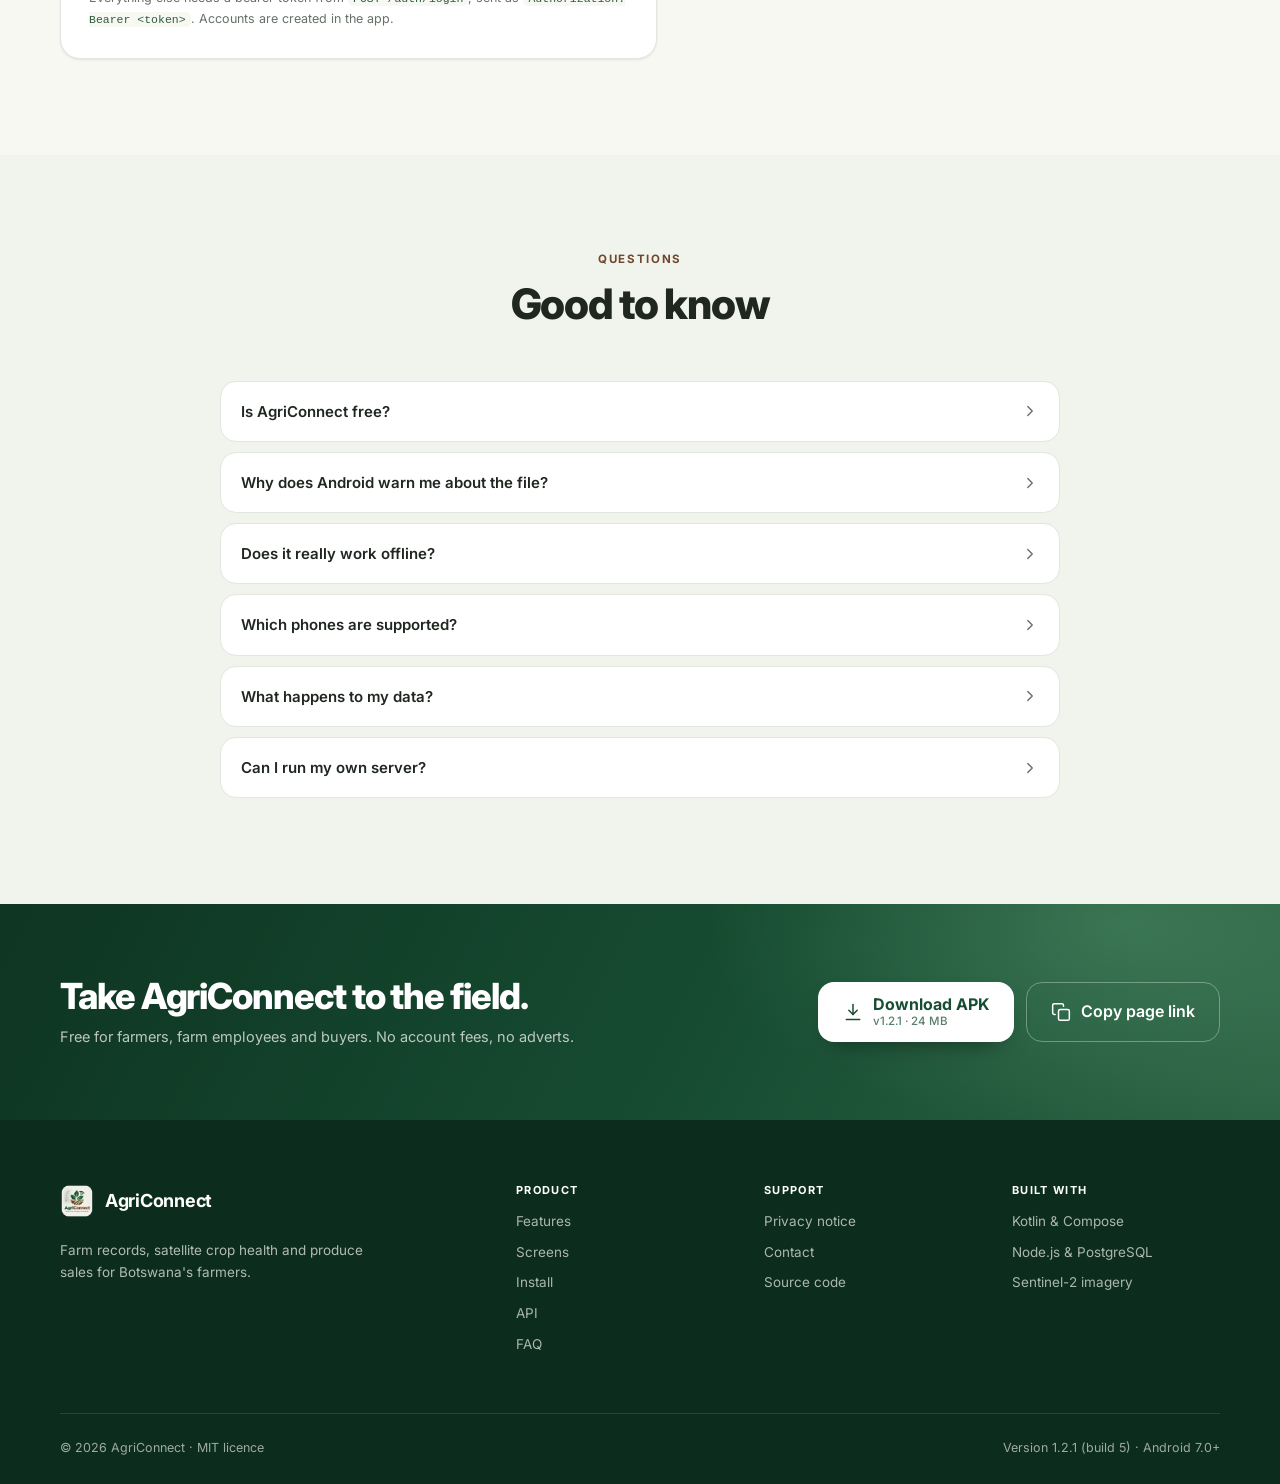
==== commit 0a3186a0: "Publish v1.2.1 APK with Farm and Crop Health fixes" ====
--- a/index.html
+++ b/index.html
@@ -62,7 +62,7 @@
       <a href="#api">API</a>
       <a href="#faq">FAQ</a>
     </nav>
-    <a class="btn btn-light btn-sm" href="assets/agriConnect-1.2.0.apk" download>
+    <a class="btn btn-light btn-sm" href="assets/agriConnect-1.2.1.apk" download>
       <svg class="i" aria-hidden="true"><use href="#i-download" /></svg>
       Download APK
     </a>
@@ -82,11 +82,11 @@
         Android app that keeps working when the network doesn't.
       </p>
       <div class="hero-actions">
-        <a class="btn btn-light btn-lg" href="assets/agriConnect-1.2.0.apk" download>
+        <a class="btn btn-light btn-lg" href="assets/agriConnect-1.2.1.apk" download>
           <svg class="i" aria-hidden="true"><use href="#i-download" /></svg>
           <span class="btn-stack">
             <strong>Download for Android</strong>
-            <small>v1.2.0 · <span data-apk-size>24 MB</span> · free</small>
+            <small>v1.2.1 · <span data-apk-size>24 MB</span> · free</small>
           </span>
         </a>
         <a class="btn btn-ghost btn-lg" href="#screens">See the screens</a>
@@ -464,15 +464,15 @@
         AgriConnect is distributed directly as an APK, so you can run the newest build without
         waiting for an app store review.
       </p>
-      <a class="btn btn-primary btn-lg" href="assets/agriConnect-1.2.0.apk" download>
+      <a class="btn btn-primary btn-lg" href="assets/agriConnect-1.2.1.apk" download>
         <svg class="i" aria-hidden="true"><use href="#i-download" /></svg>
         <span class="btn-stack">
           <strong>Download AgriConnect</strong>
-          <small>Version 1.2.0 · <span data-apk-size>24 MB</span></small>
+          <small>Version 1.2.1 · <span data-apk-size>24 MB</span></small>
         </span>
       </a>
       <p class="hash">
-        SHA-256 <code data-apk-hash>2af740007dca00b92102e624683f585ede86c304fe3563d4c0bdeb00e9f58225</code>
+        SHA-256 <code data-apk-hash>79e6f63c594ed9fac879fd85a6f1482ff18bd095d8d89c77afd418583c20df1c</code>
       </p>
     </div>
 
@@ -589,7 +589,7 @@
           <span class="status-dot"></span>
           <div>
             <strong data-release-title>Checking Render for the latest release…</strong>
-            <span data-release-detail>The download buttons use the bundled v1.2.0 APK until a release is published.</span>
+            <span data-release-detail>The download buttons use the bundled v1.2.1 APK until a release is published.</span>
           </div>
         </div>
       </article>
@@ -658,11 +658,11 @@
       <p>Free for farmers, farm employees and buyers. No account fees, no adverts.</p>
     </div>
     <div class="cta-actions">
-      <a class="btn btn-light btn-lg" href="assets/agriConnect-1.2.0.apk" download>
+      <a class="btn btn-light btn-lg" href="assets/agriConnect-1.2.1.apk" download>
         <svg class="i" aria-hidden="true"><use href="#i-download" /></svg>
         <span class="btn-stack">
           <strong>Download APK</strong>
-          <small>v1.2.0 · <span data-apk-size>24 MB</span></small>
+          <small>v1.2.1 · <span data-apk-size>24 MB</span></small>
         </span>
       </a>
       <button class="btn btn-ghost btn-lg" type="button" data-copy-link>
@@ -712,7 +712,7 @@
 
   <div class="wrap footer-base">
     <p>© <span data-year>2026</span> AgriConnect · MIT licence</p>
-    <p>Version 1.2.0 (build 4) · Android 7.0+</p>
+    <p>Version 1.2.1 (build 5) · Android 7.0+</p>
   </div>
 </footer>
 
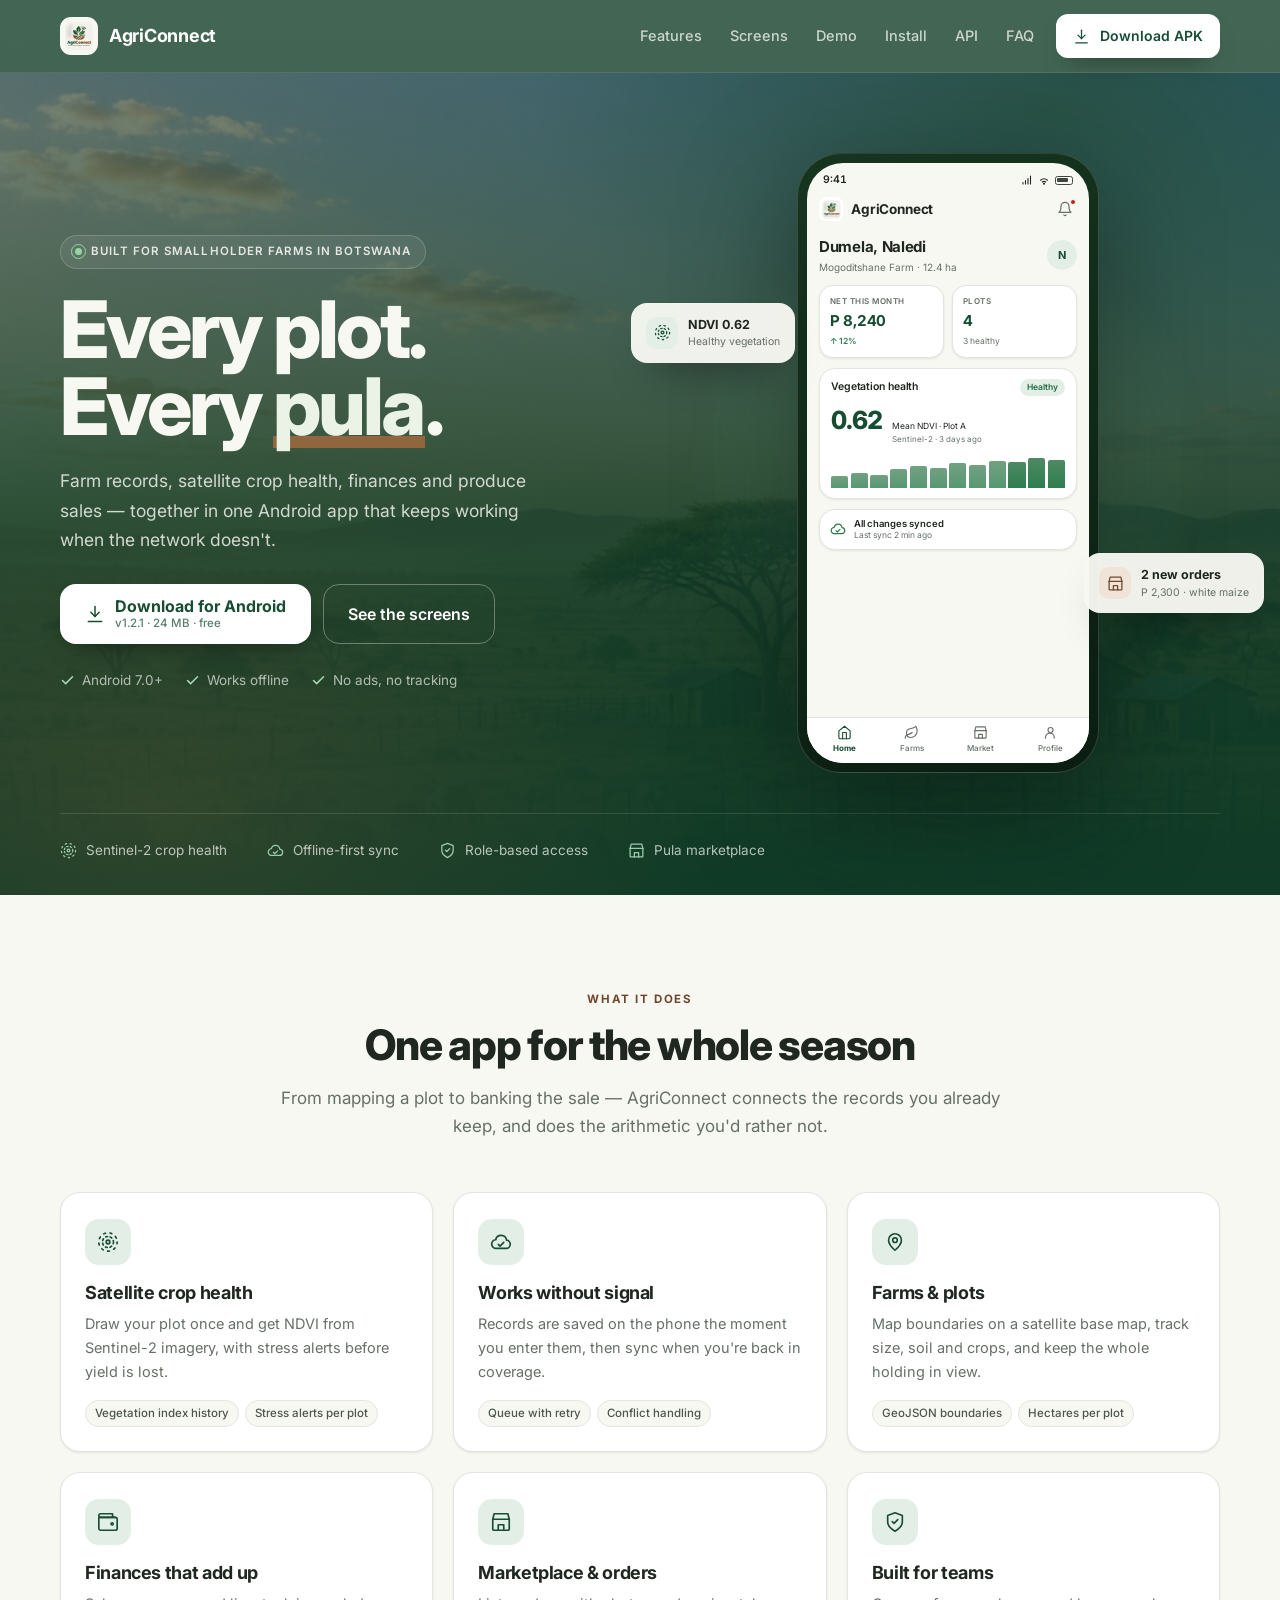
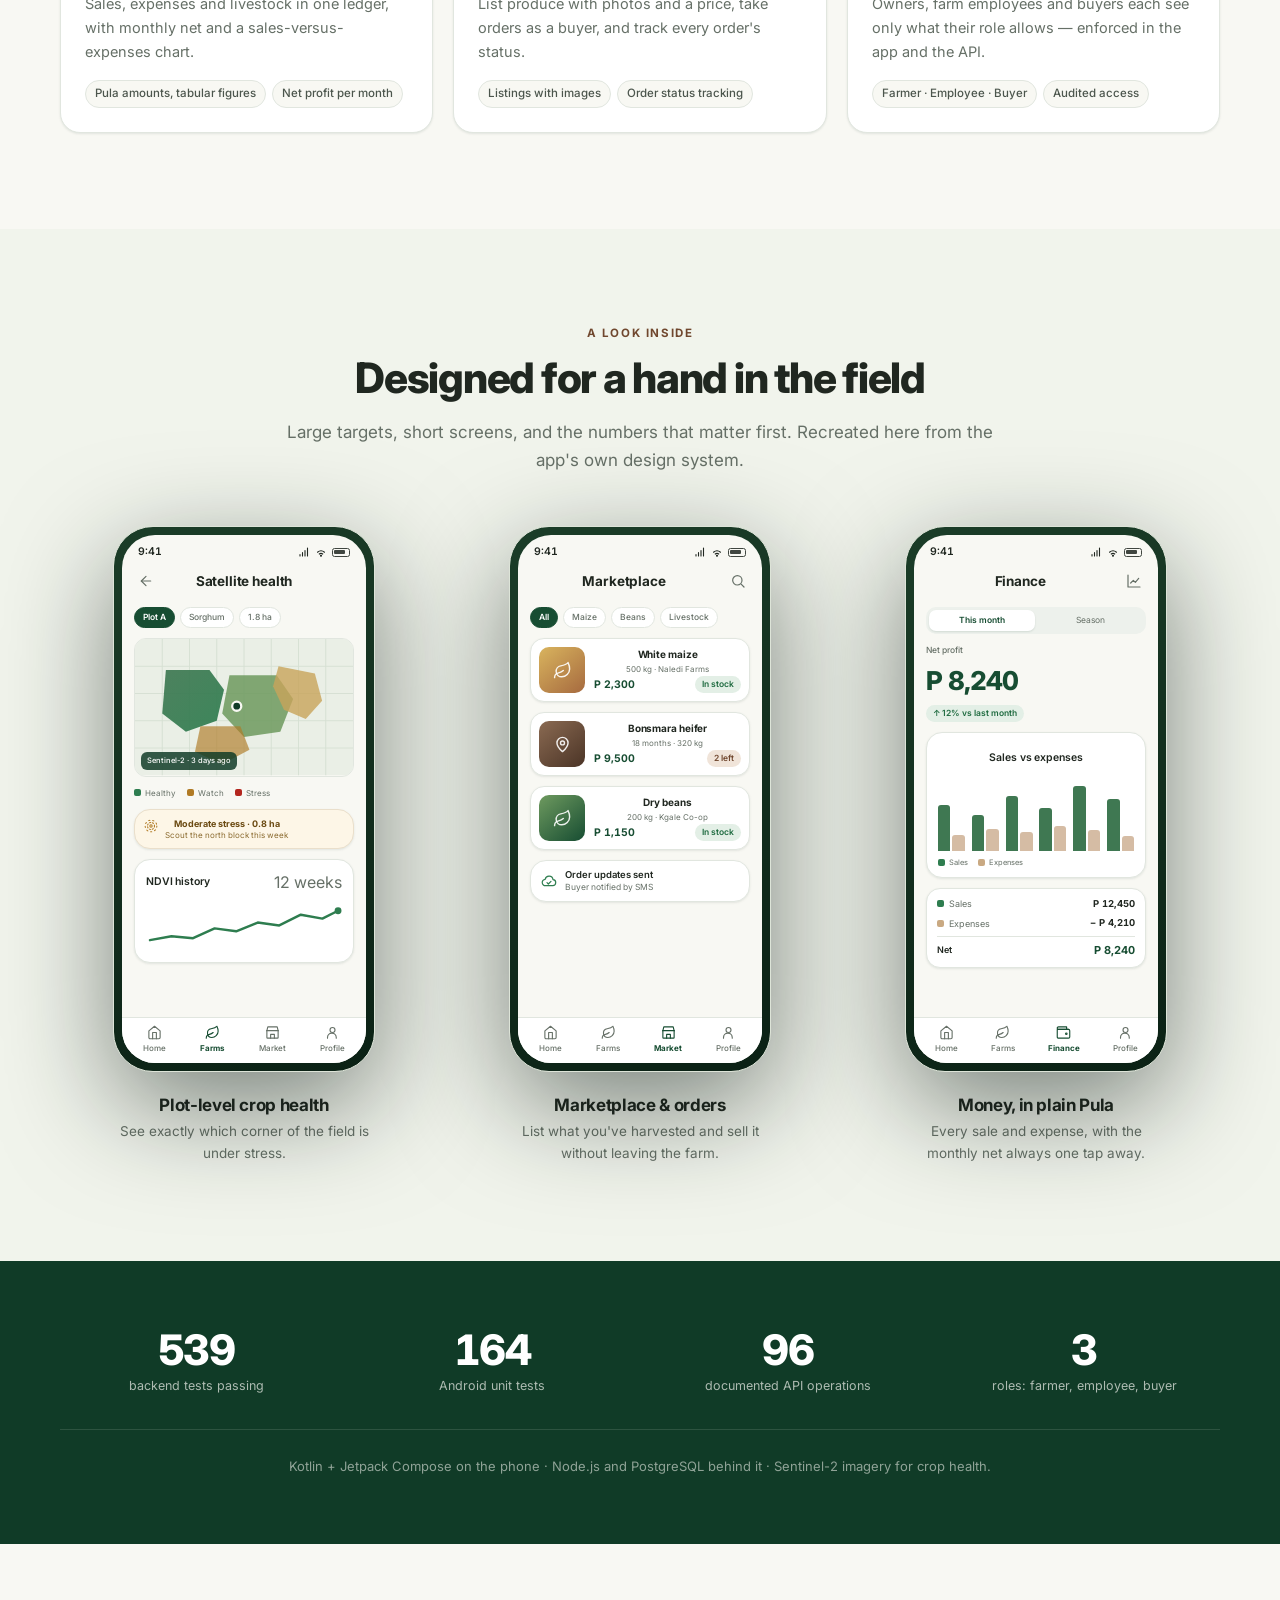
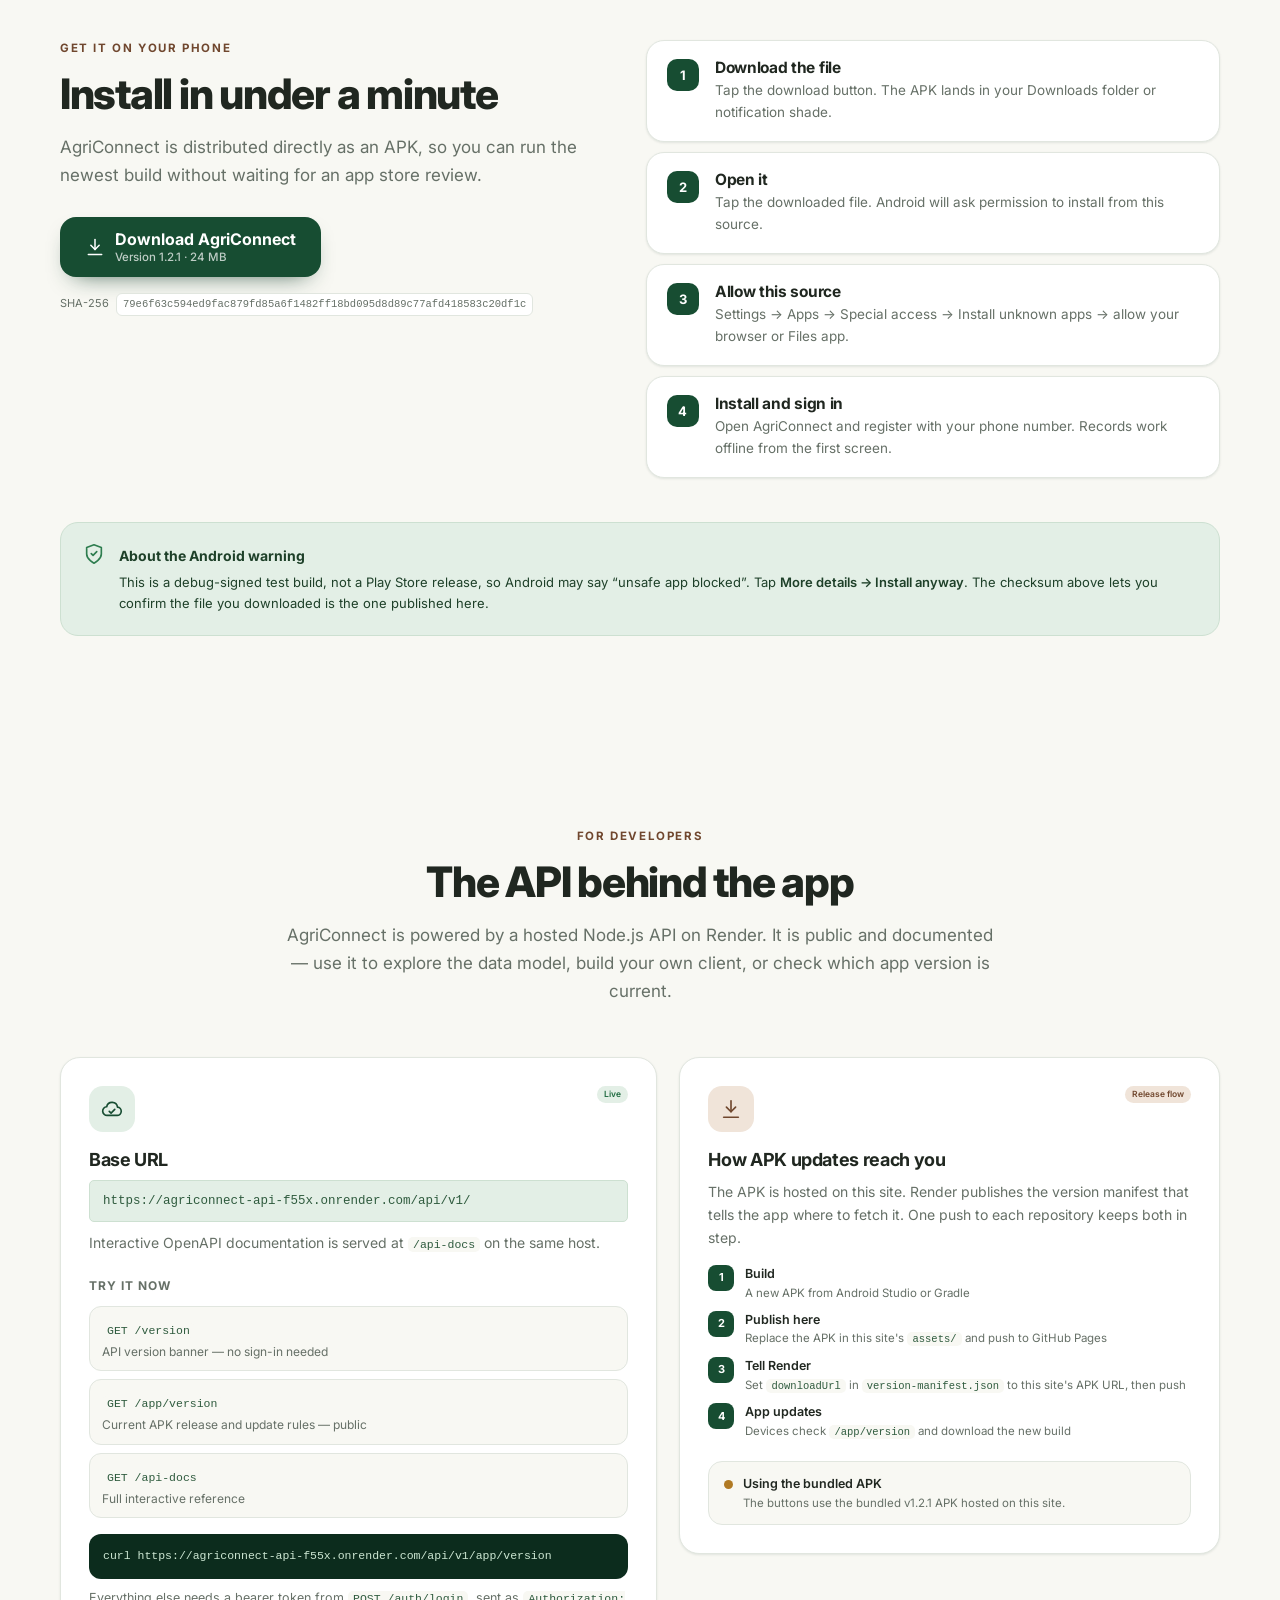
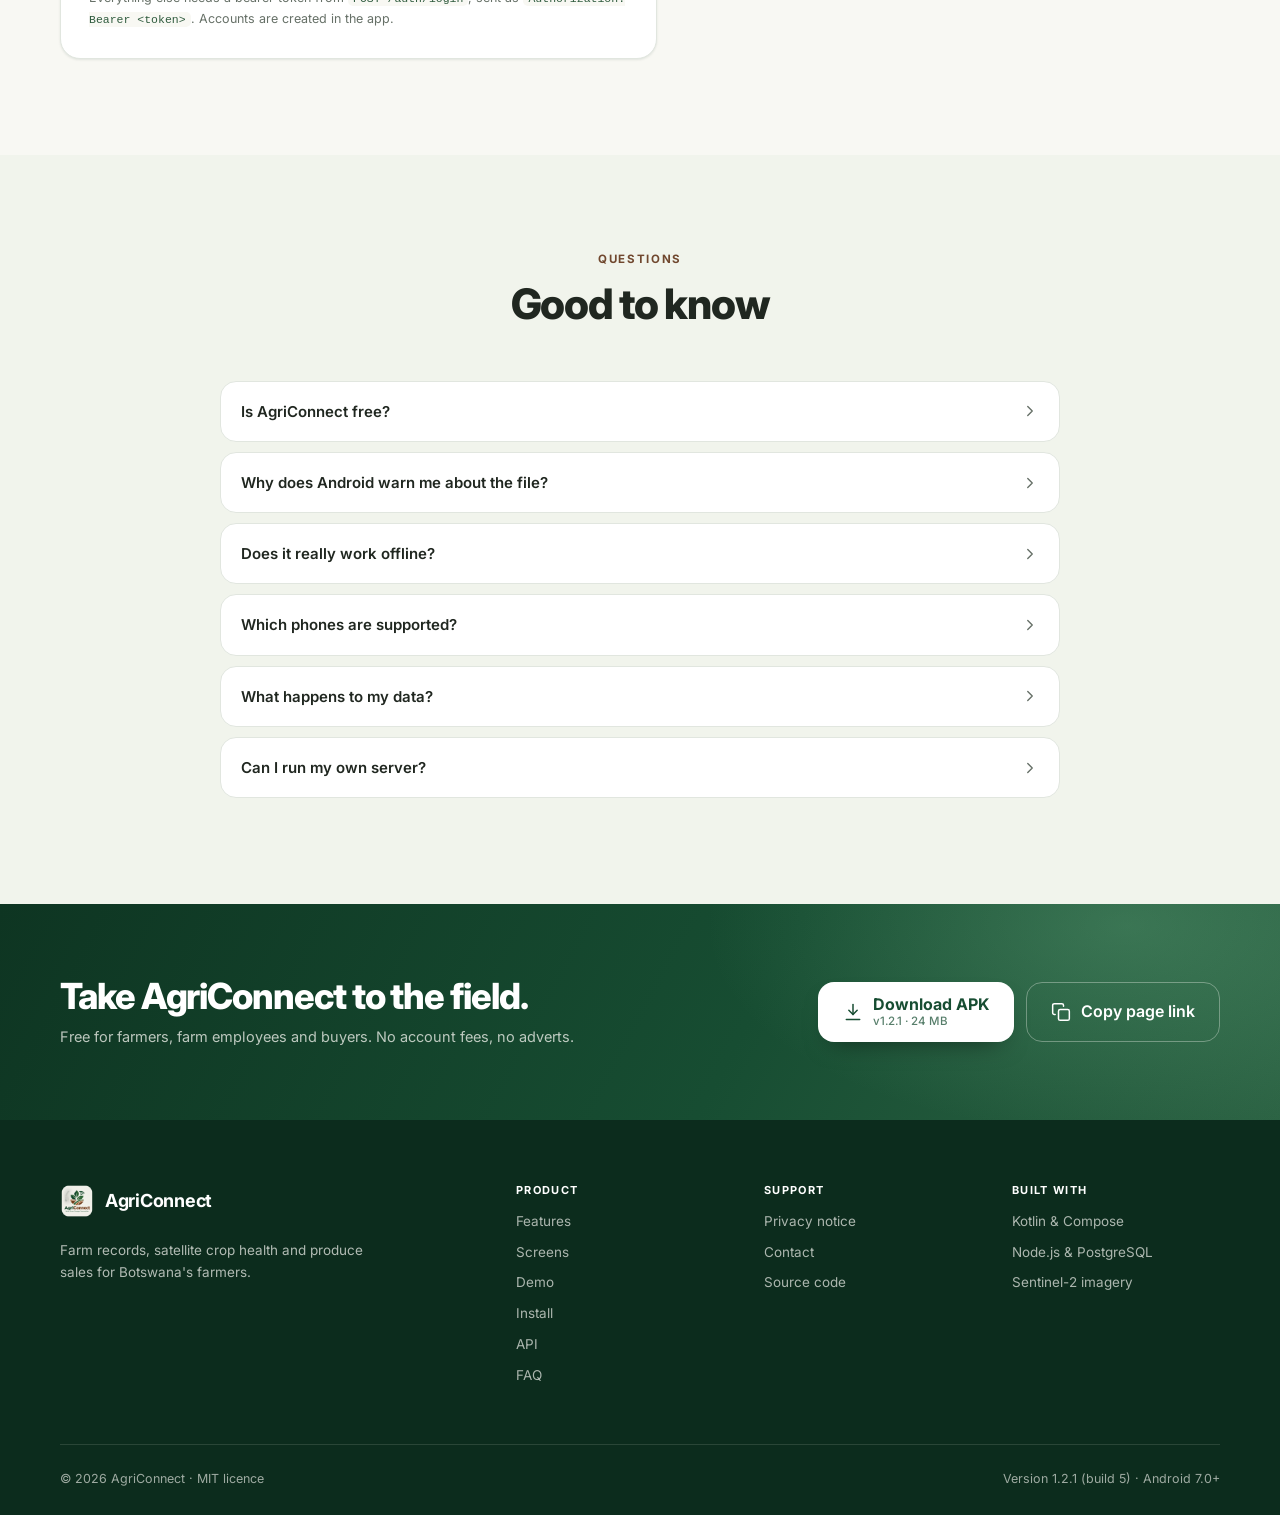
==== commit a0be6911: "Add scripted live demonstration page and link it from the site" ====
--- a/index.html
+++ b/index.html
@@ -58,6 +58,7 @@
     <nav class="nav-links" aria-label="Primary">
       <a href="#features">Features</a>
       <a href="#screens">Screens</a>
+      <a href="demo.html">Demo</a>
       <a href="#install">Install</a>
       <a href="#api">API</a>
       <a href="#faq">FAQ</a>
@@ -690,6 +691,7 @@
       <h3>Product</h3>
       <a href="#features">Features</a>
       <a href="#screens">Screens</a>
+      <a href="demo.html">Demo</a>
       <a href="#install">Install</a>
       <a href="#api">API</a>
       <a href="#faq">FAQ</a>
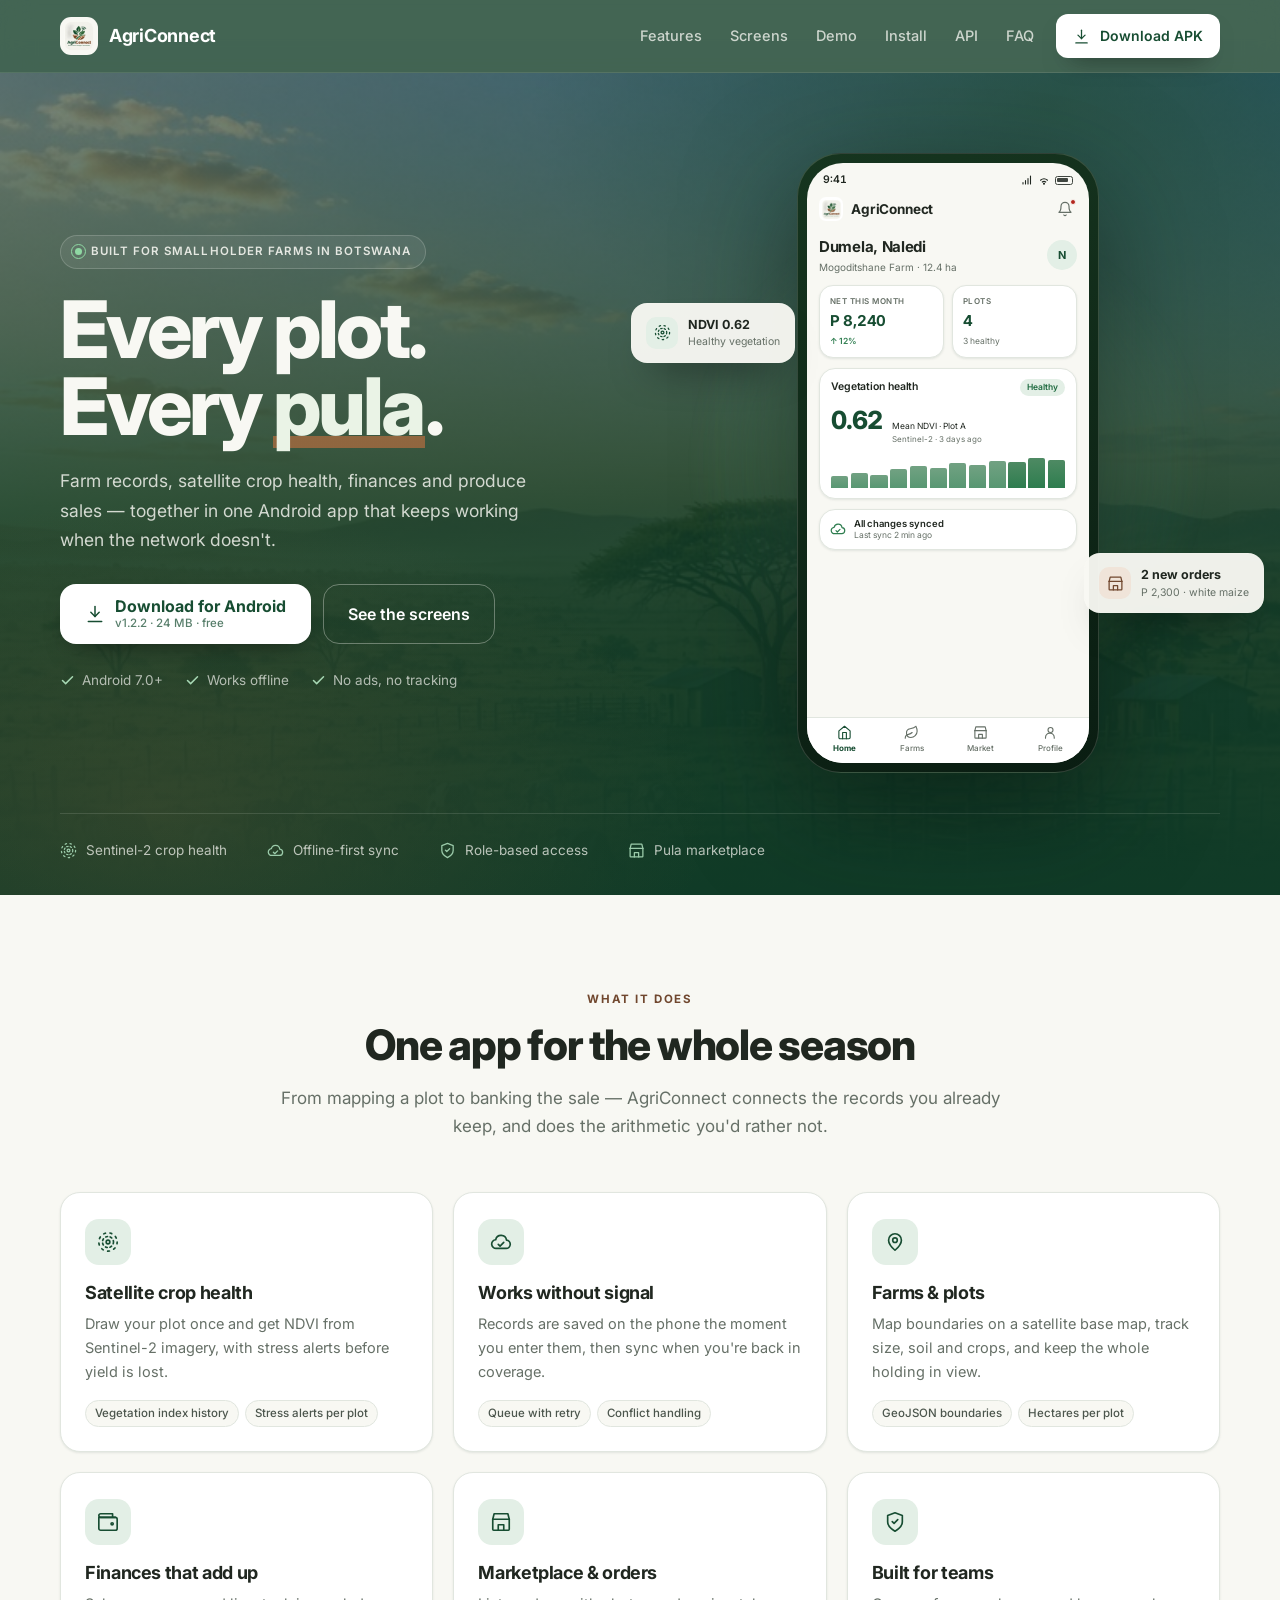
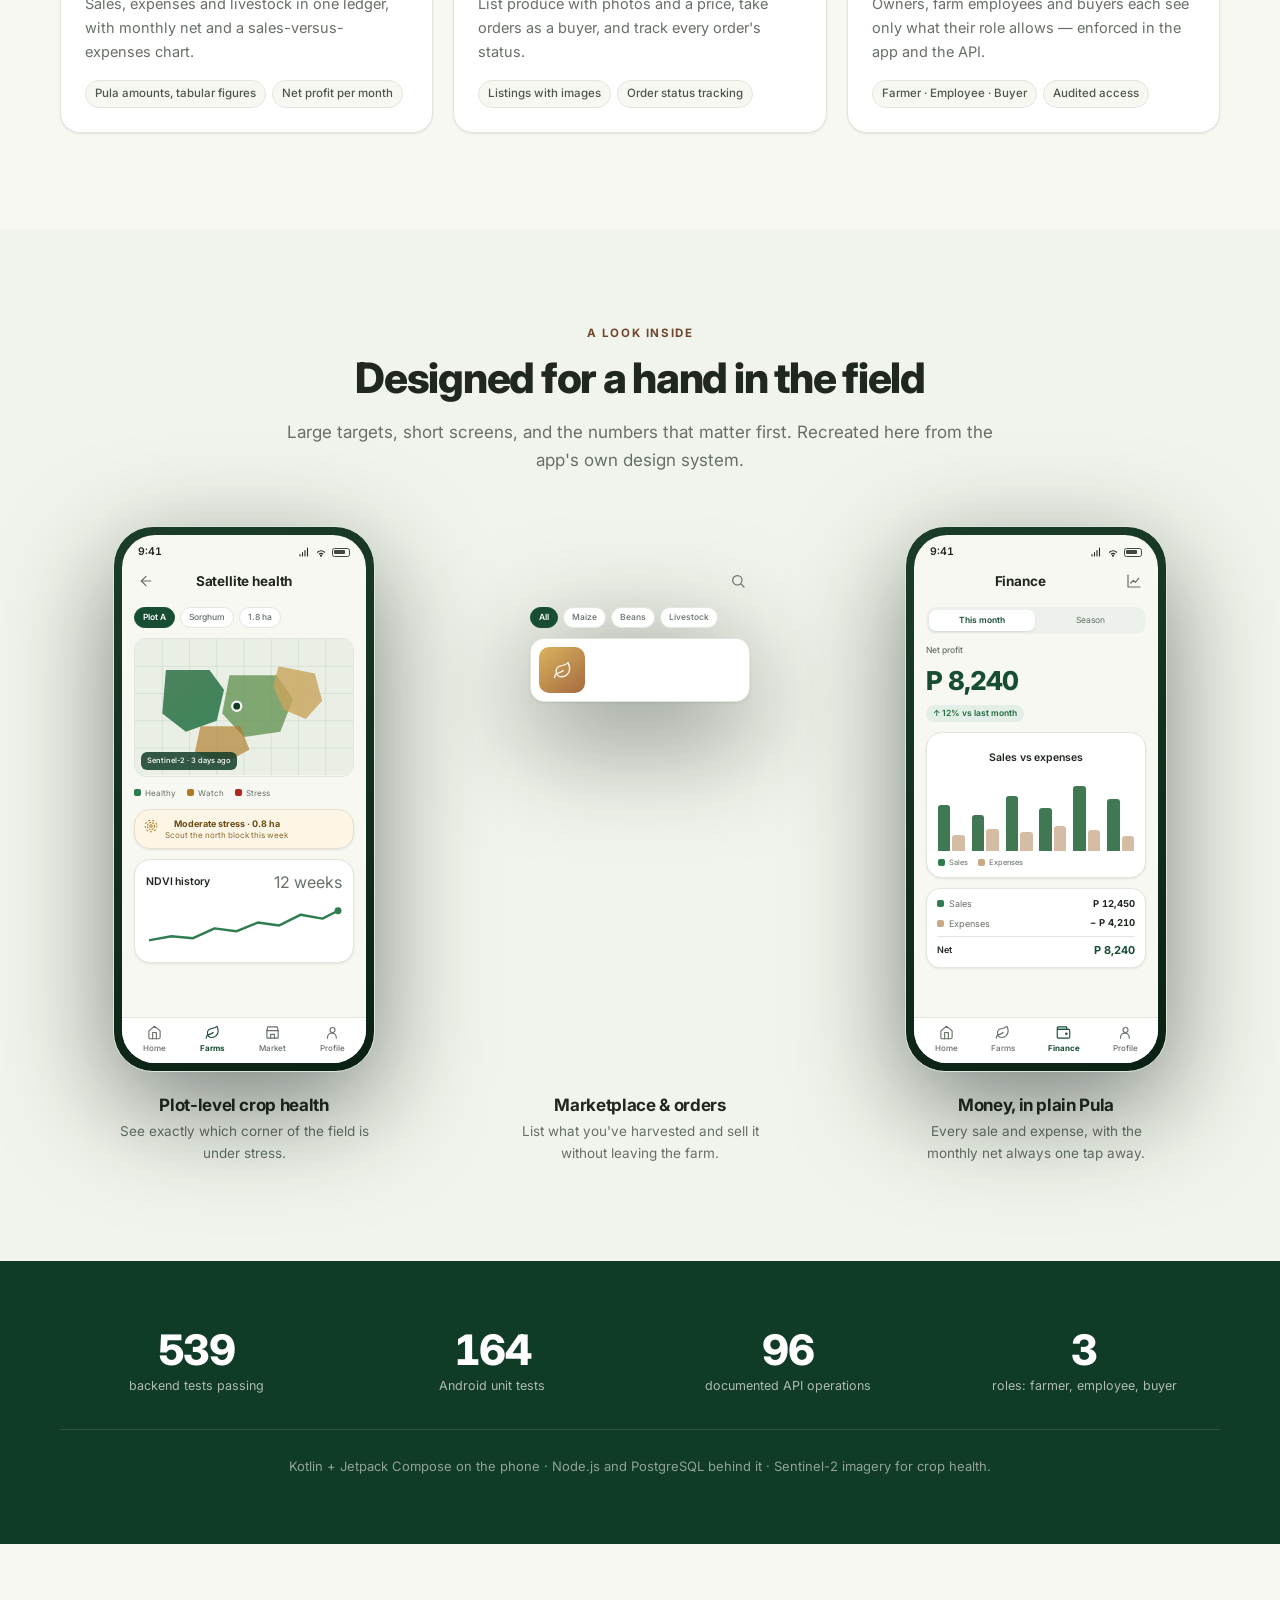
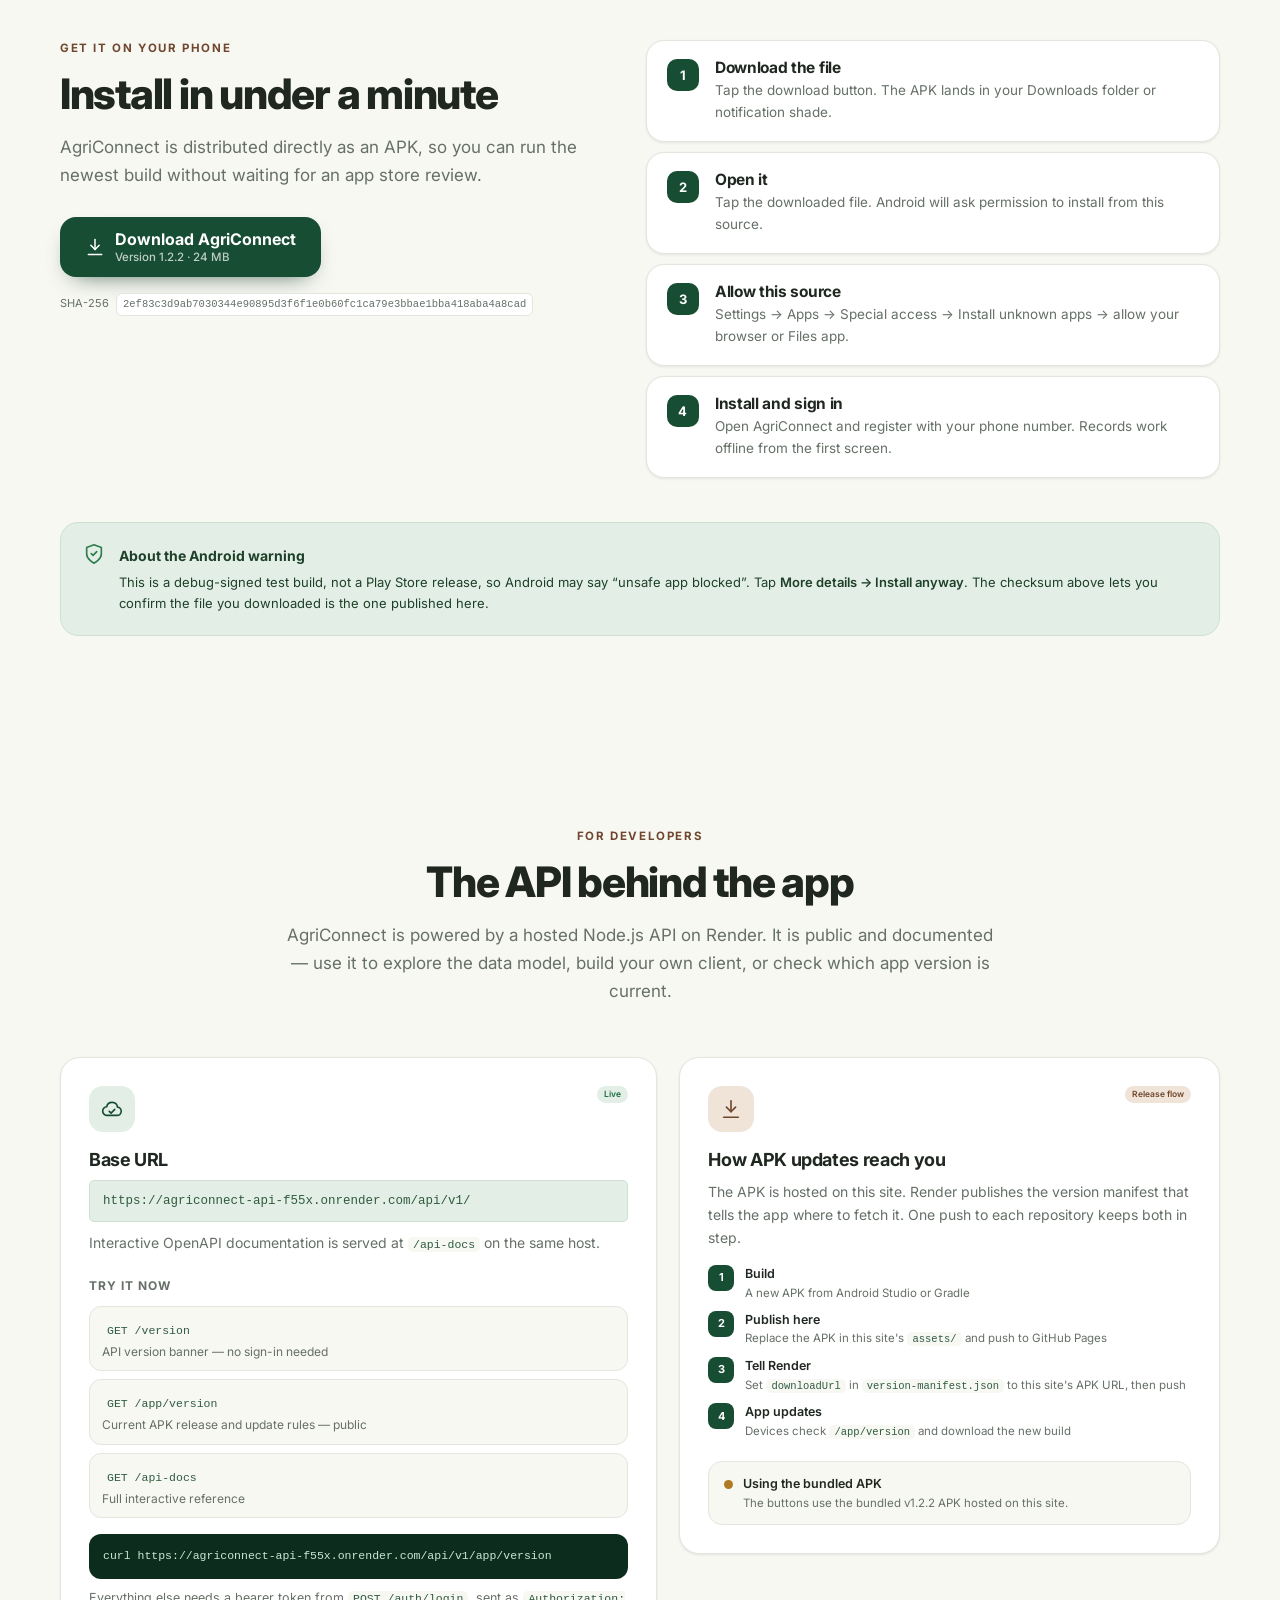
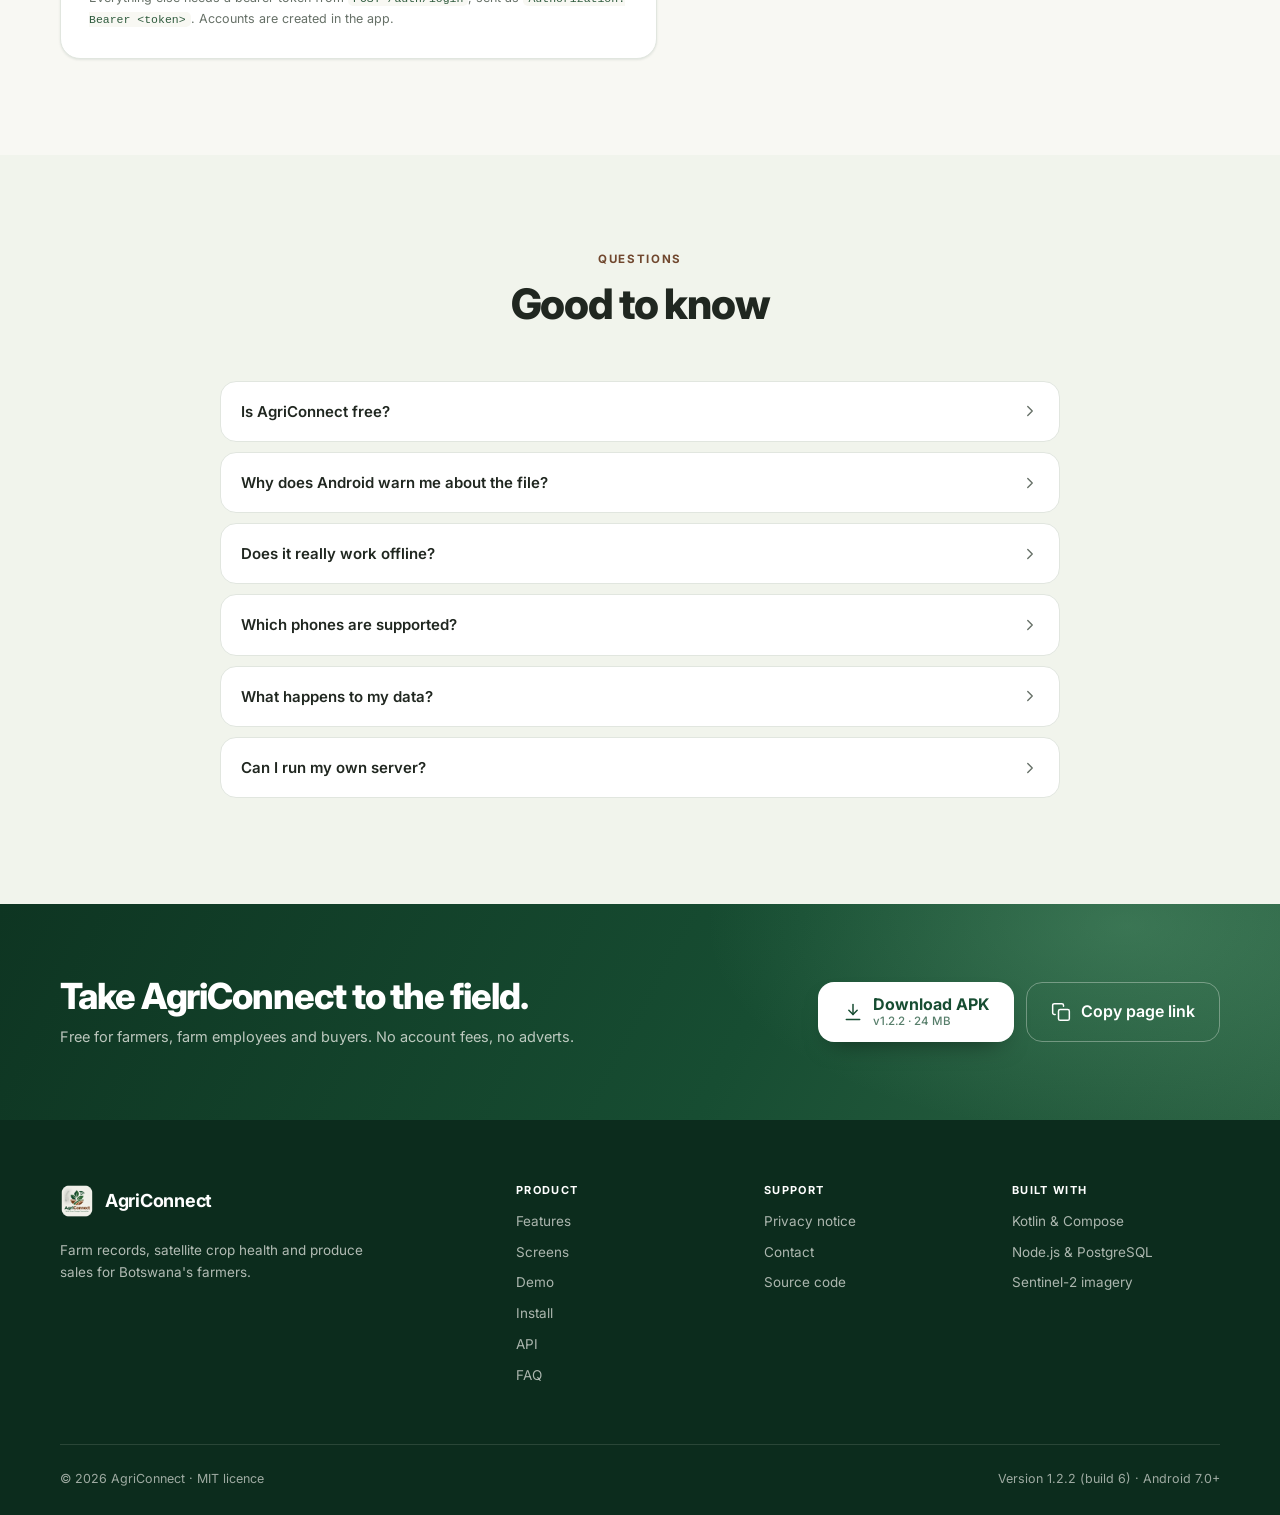
==== commit 42194135: "Publish v1.2.2 APK with analysis-tab crash fix" ====
--- a/index.html
+++ b/index.html
@@ -63,7 +63,7 @@
       <a href="#api">API</a>
       <a href="#faq">FAQ</a>
     </nav>
-    <a class="btn btn-light btn-sm" href="assets/agriConnect-1.2.1.apk" download>
+    <a class="btn btn-light btn-sm" href="assets/agriConnect-1.2.2.apk" download>
       <svg class="i" aria-hidden="true"><use href="#i-download" /></svg>
       Download APK
     </a>
@@ -83,11 +83,11 @@
         Android app that keeps working when the network doesn't.
       </p>
       <div class="hero-actions">
-        <a class="btn btn-light btn-lg" href="assets/agriConnect-1.2.1.apk" download>
+        <a class="btn btn-light btn-lg" href="assets/agriConnect-1.2.2.apk" download>
           <svg class="i" aria-hidden="true"><use href="#i-download" /></svg>
           <span class="btn-stack">
             <strong>Download for Android</strong>
-            <small>v1.2.1 · <span data-apk-size>24 MB</span> · free</small>
+            <small>v1.2.2 · <span data-apk-size>24 MB</span> · free</small>
           </span>
         </a>
         <a class="btn btn-ghost btn-lg" href="#screens">See the screens</a>
@@ -465,15 +465,15 @@
         AgriConnect is distributed directly as an APK, so you can run the newest build without
         waiting for an app store review.
       </p>
-      <a class="btn btn-primary btn-lg" href="assets/agriConnect-1.2.1.apk" download>
+      <a class="btn btn-primary btn-lg" href="assets/agriConnect-1.2.2.apk" download>
         <svg class="i" aria-hidden="true"><use href="#i-download" /></svg>
         <span class="btn-stack">
           <strong>Download AgriConnect</strong>
-          <small>Version 1.2.1 · <span data-apk-size>24 MB</span></small>
+          <small>Version 1.2.2 · <span data-apk-size>24 MB</span></small>
         </span>
       </a>
       <p class="hash">
-        SHA-256 <code data-apk-hash>79e6f63c594ed9fac879fd85a6f1482ff18bd095d8d89c77afd418583c20df1c</code>
+        SHA-256 <code data-apk-hash>2ef83c3d9ab7030344e90895d3f6f1e0b60fc1ca79e3bbae1bba418aba4a8cad</code>
       </p>
     </div>
 
@@ -590,7 +590,7 @@
           <span class="status-dot"></span>
           <div>
             <strong data-release-title>Checking Render for the latest release…</strong>
-            <span data-release-detail>The download buttons use the bundled v1.2.1 APK until a release is published.</span>
+            <span data-release-detail>The download buttons use the bundled v1.2.2 APK until a release is published.</span>
           </div>
         </div>
       </article>
@@ -659,11 +659,11 @@
       <p>Free for farmers, farm employees and buyers. No account fees, no adverts.</p>
     </div>
     <div class="cta-actions">
-      <a class="btn btn-light btn-lg" href="assets/agriConnect-1.2.1.apk" download>
+      <a class="btn btn-light btn-lg" href="assets/agriConnect-1.2.2.apk" download>
         <svg class="i" aria-hidden="true"><use href="#i-download" /></svg>
         <span class="btn-stack">
           <strong>Download APK</strong>
-          <small>v1.2.1 · <span data-apk-size>24 MB</span></small>
+          <small>v1.2.2 · <span data-apk-size>24 MB</span></small>
         </span>
       </a>
       <button class="btn btn-ghost btn-lg" type="button" data-copy-link>
@@ -714,7 +714,7 @@
 
   <div class="wrap footer-base">
     <p>© <span data-year>2026</span> AgriConnect · MIT licence</p>
-    <p>Version 1.2.1 (build 5) · Android 7.0+</p>
+    <p>Version 1.2.2 (build 6) · Android 7.0+</p>
   </div>
 </footer>
 
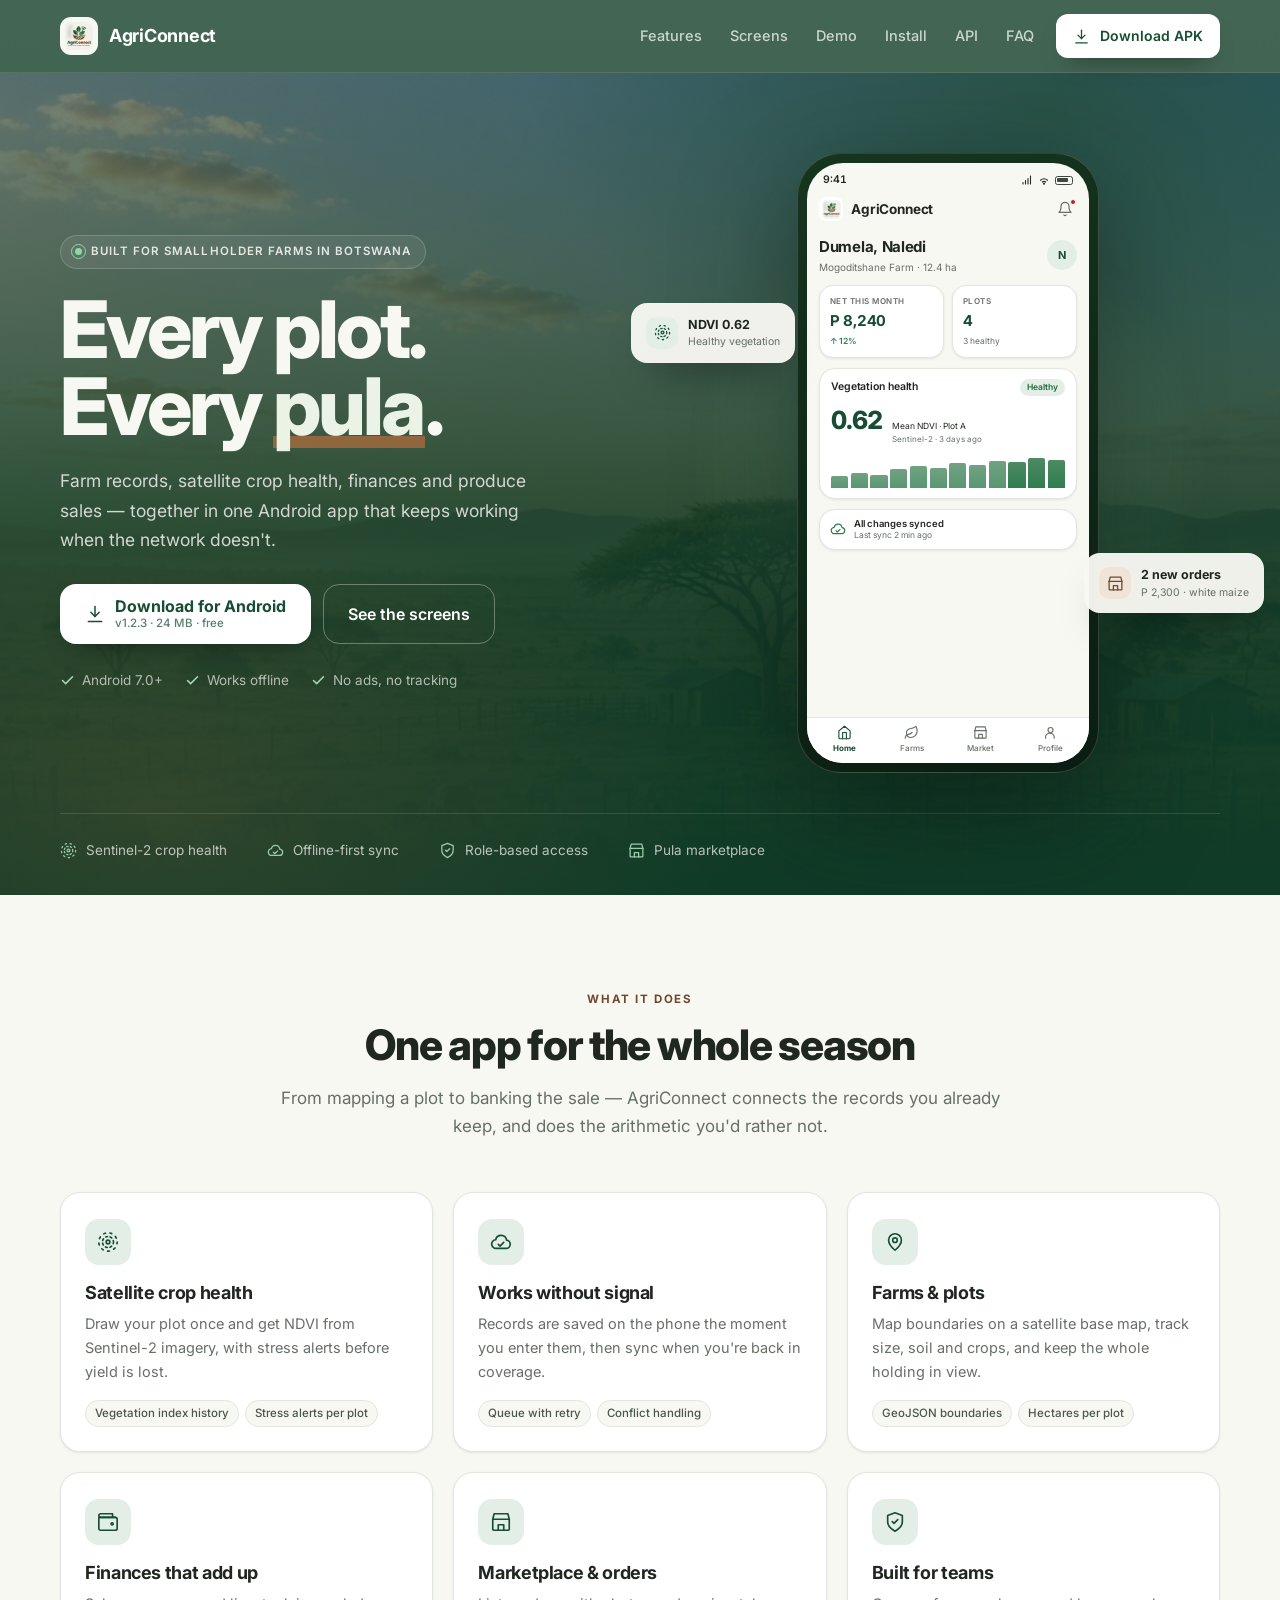
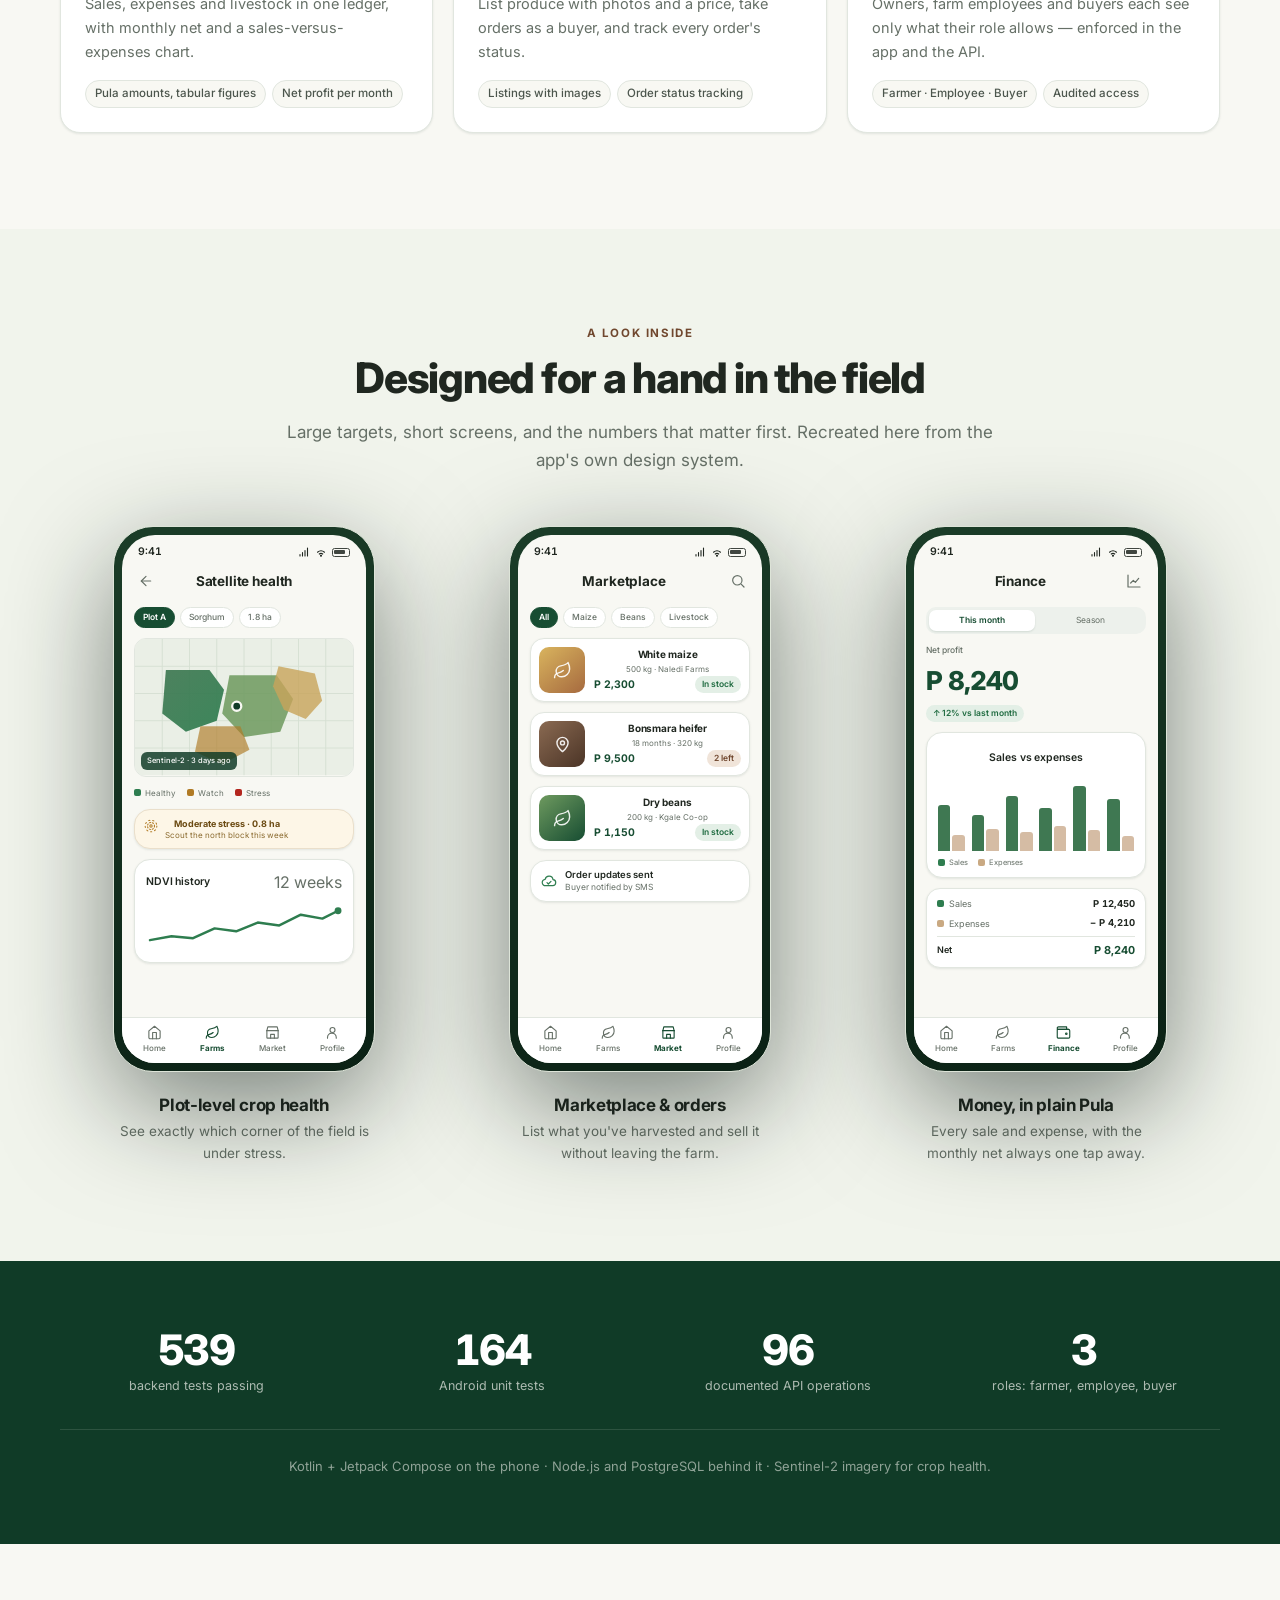
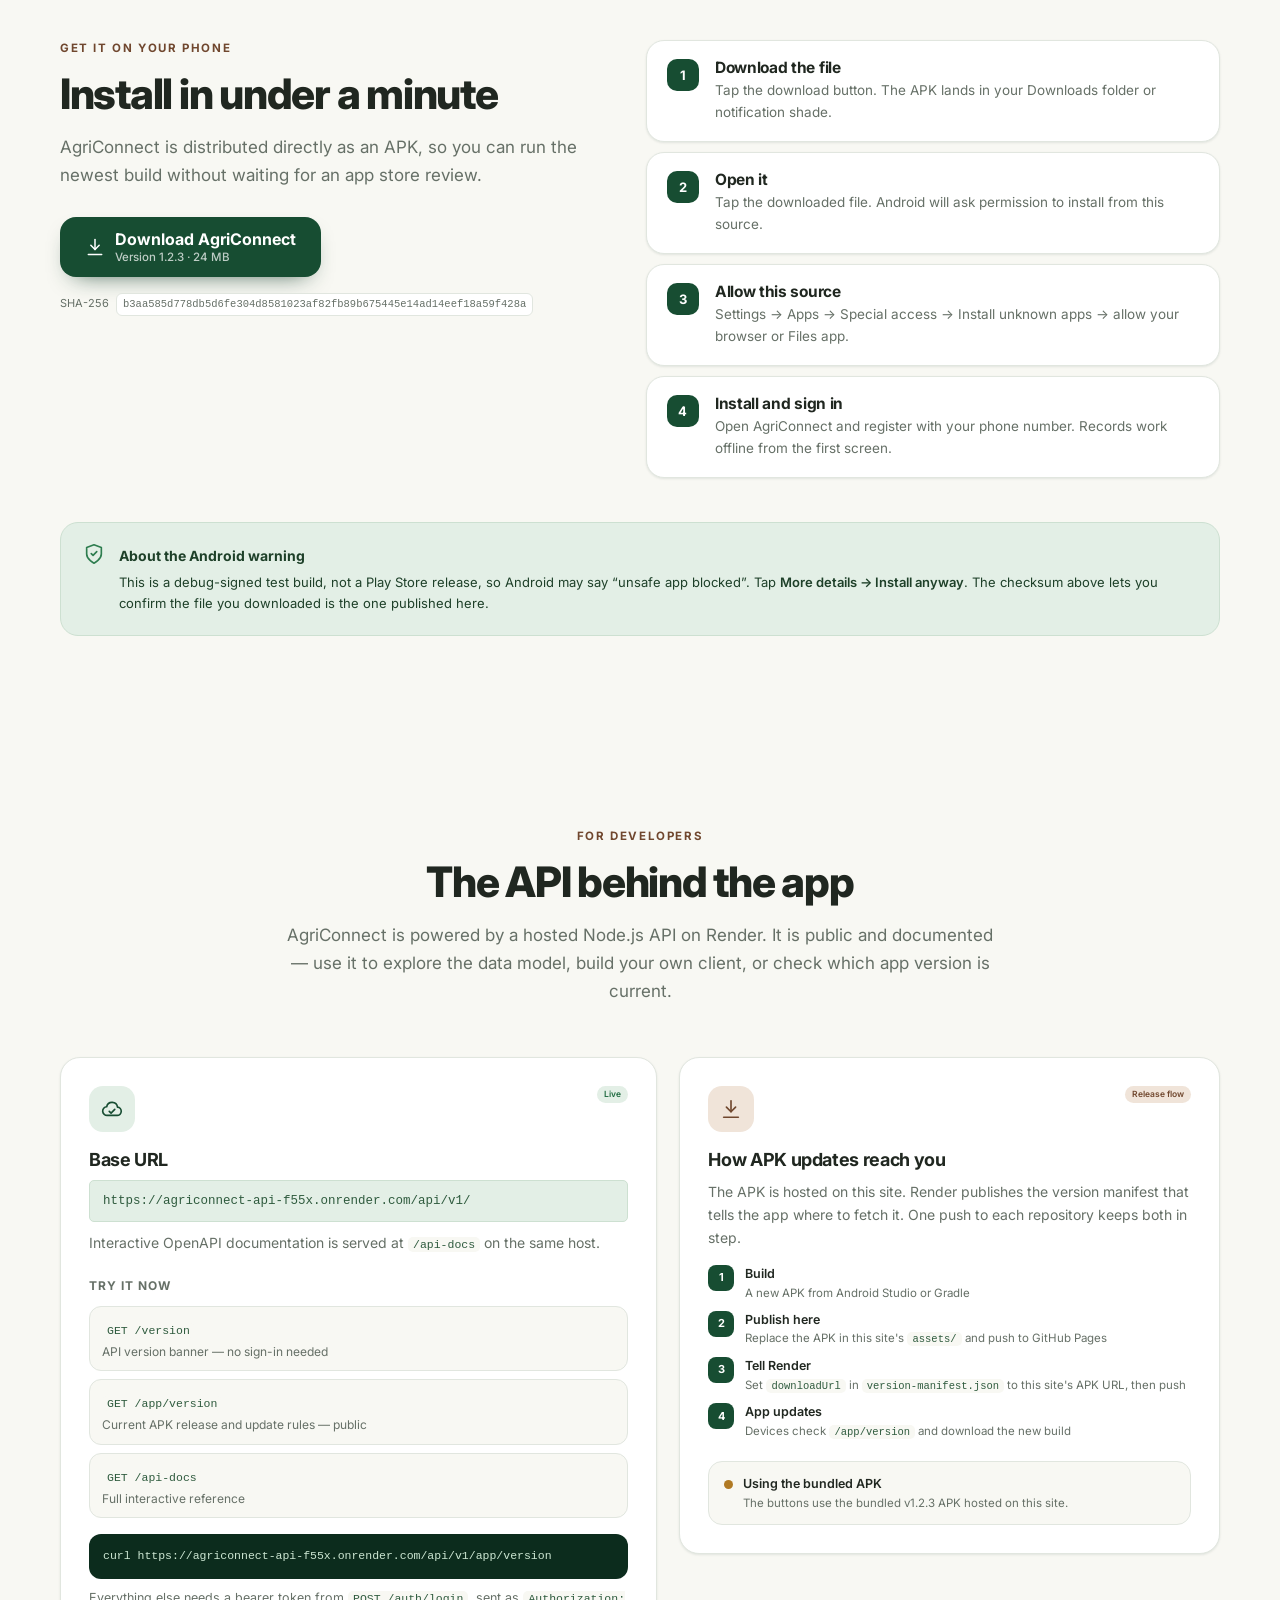
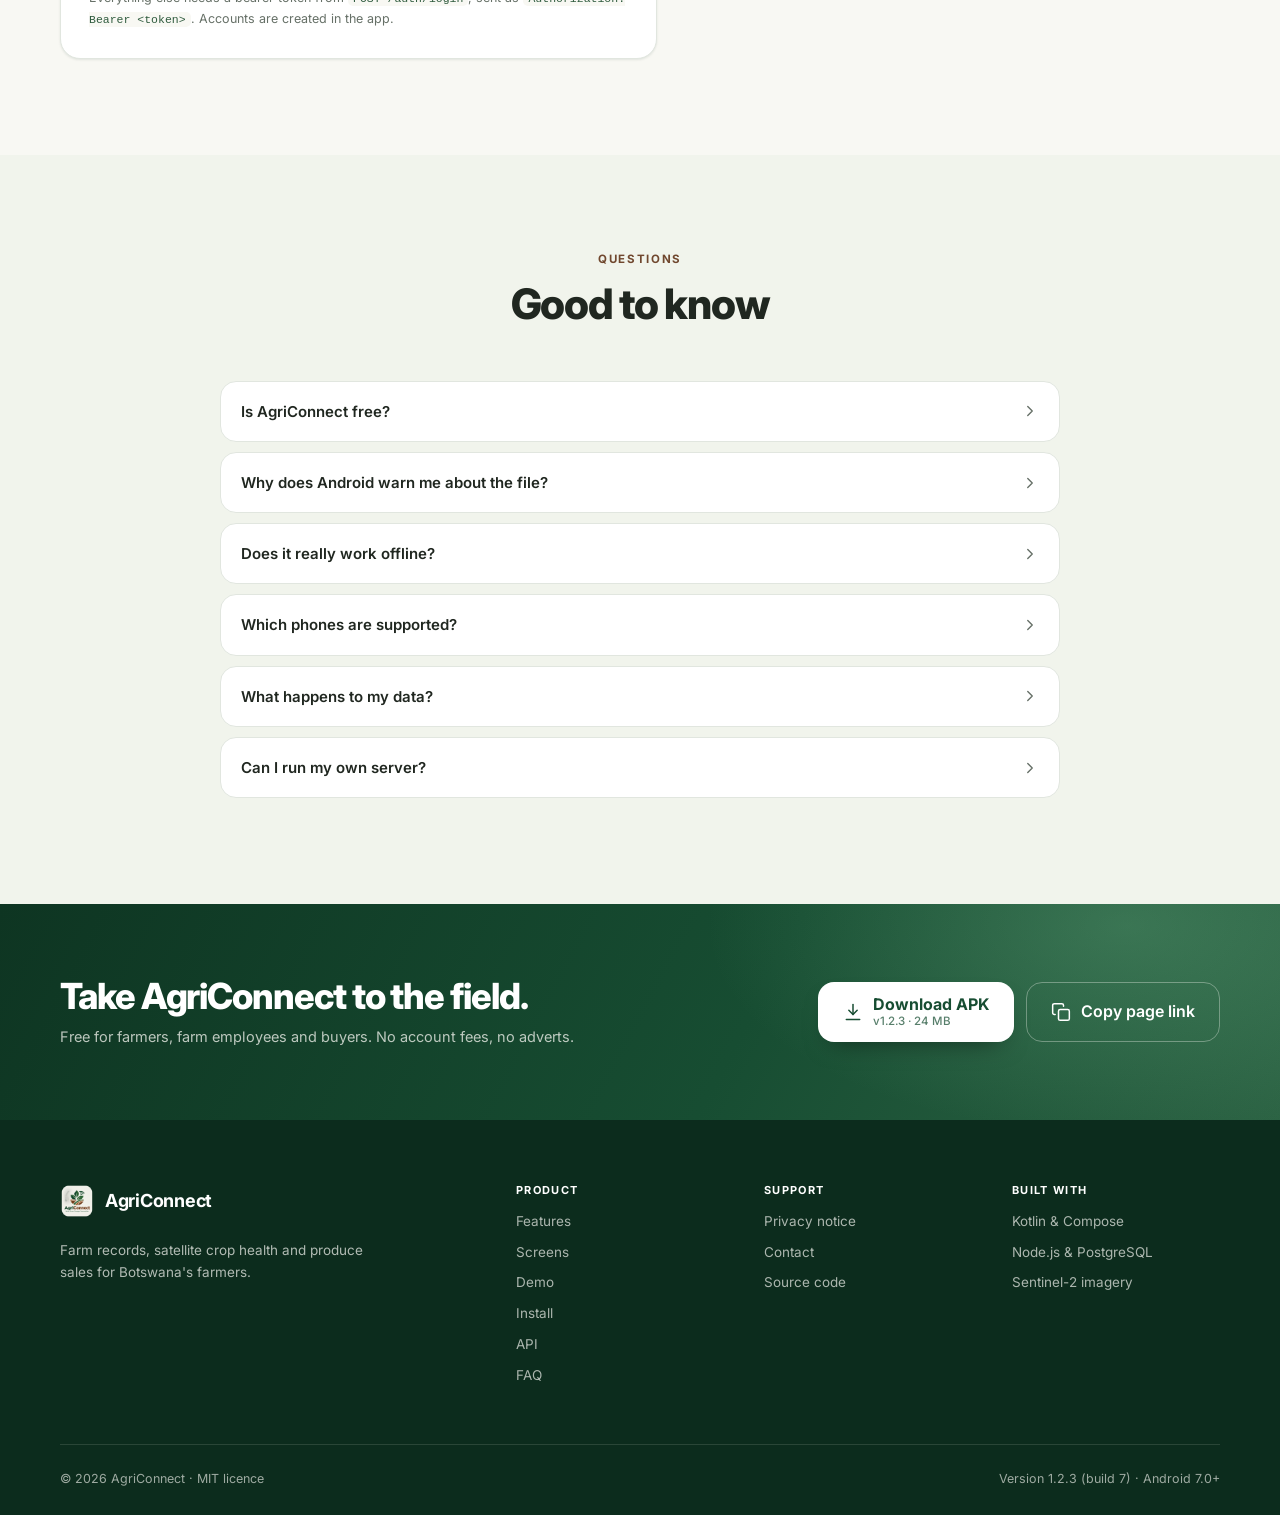
==== commit cdb5dc5c: "Publish v1.2.3 APK with named alerts and collapsed notices" ====
--- a/index.html
+++ b/index.html
@@ -63,7 +63,7 @@
       <a href="#api">API</a>
       <a href="#faq">FAQ</a>
     </nav>
-    <a class="btn btn-light btn-sm" href="assets/agriConnect-1.2.2.apk" download>
+    <a class="btn btn-light btn-sm" href="assets/agriConnect-1.2.3.apk" download>
       <svg class="i" aria-hidden="true"><use href="#i-download" /></svg>
       Download APK
     </a>
@@ -83,11 +83,11 @@
         Android app that keeps working when the network doesn't.
       </p>
       <div class="hero-actions">
-        <a class="btn btn-light btn-lg" href="assets/agriConnect-1.2.2.apk" download>
+        <a class="btn btn-light btn-lg" href="assets/agriConnect-1.2.3.apk" download>
           <svg class="i" aria-hidden="true"><use href="#i-download" /></svg>
           <span class="btn-stack">
             <strong>Download for Android</strong>
-            <small>v1.2.2 · <span data-apk-size>24 MB</span> · free</small>
+            <small>v1.2.3 · <span data-apk-size>24 MB</span> · free</small>
           </span>
         </a>
         <a class="btn btn-ghost btn-lg" href="#screens">See the screens</a>
@@ -465,15 +465,15 @@
         AgriConnect is distributed directly as an APK, so you can run the newest build without
         waiting for an app store review.
       </p>
-      <a class="btn btn-primary btn-lg" href="assets/agriConnect-1.2.2.apk" download>
+      <a class="btn btn-primary btn-lg" href="assets/agriConnect-1.2.3.apk" download>
         <svg class="i" aria-hidden="true"><use href="#i-download" /></svg>
         <span class="btn-stack">
           <strong>Download AgriConnect</strong>
-          <small>Version 1.2.2 · <span data-apk-size>24 MB</span></small>
+          <small>Version 1.2.3 · <span data-apk-size>24 MB</span></small>
         </span>
       </a>
       <p class="hash">
-        SHA-256 <code data-apk-hash>2ef83c3d9ab7030344e90895d3f6f1e0b60fc1ca79e3bbae1bba418aba4a8cad</code>
+        SHA-256 <code data-apk-hash>b3aa585d778db5d6fe304d8581023af82fb89b675445e14ad14eef18a59f428a</code>
       </p>
     </div>
 
@@ -590,7 +590,7 @@
           <span class="status-dot"></span>
           <div>
             <strong data-release-title>Checking Render for the latest release…</strong>
-            <span data-release-detail>The download buttons use the bundled v1.2.2 APK until a release is published.</span>
+            <span data-release-detail>The download buttons use the bundled v1.2.3 APK until a release is published.</span>
           </div>
         </div>
       </article>
@@ -659,11 +659,11 @@
       <p>Free for farmers, farm employees and buyers. No account fees, no adverts.</p>
     </div>
     <div class="cta-actions">
-      <a class="btn btn-light btn-lg" href="assets/agriConnect-1.2.2.apk" download>
+      <a class="btn btn-light btn-lg" href="assets/agriConnect-1.2.3.apk" download>
         <svg class="i" aria-hidden="true"><use href="#i-download" /></svg>
         <span class="btn-stack">
           <strong>Download APK</strong>
-          <small>v1.2.2 · <span data-apk-size>24 MB</span></small>
+          <small>v1.2.3 · <span data-apk-size>24 MB</span></small>
         </span>
       </a>
       <button class="btn btn-ghost btn-lg" type="button" data-copy-link>
@@ -714,7 +714,7 @@
 
   <div class="wrap footer-base">
     <p>© <span data-year>2026</span> AgriConnect · MIT licence</p>
-    <p>Version 1.2.2 (build 6) · Android 7.0+</p>
+    <p>Version 1.2.3 (build 7) · Android 7.0+</p>
   </div>
 </footer>
 
